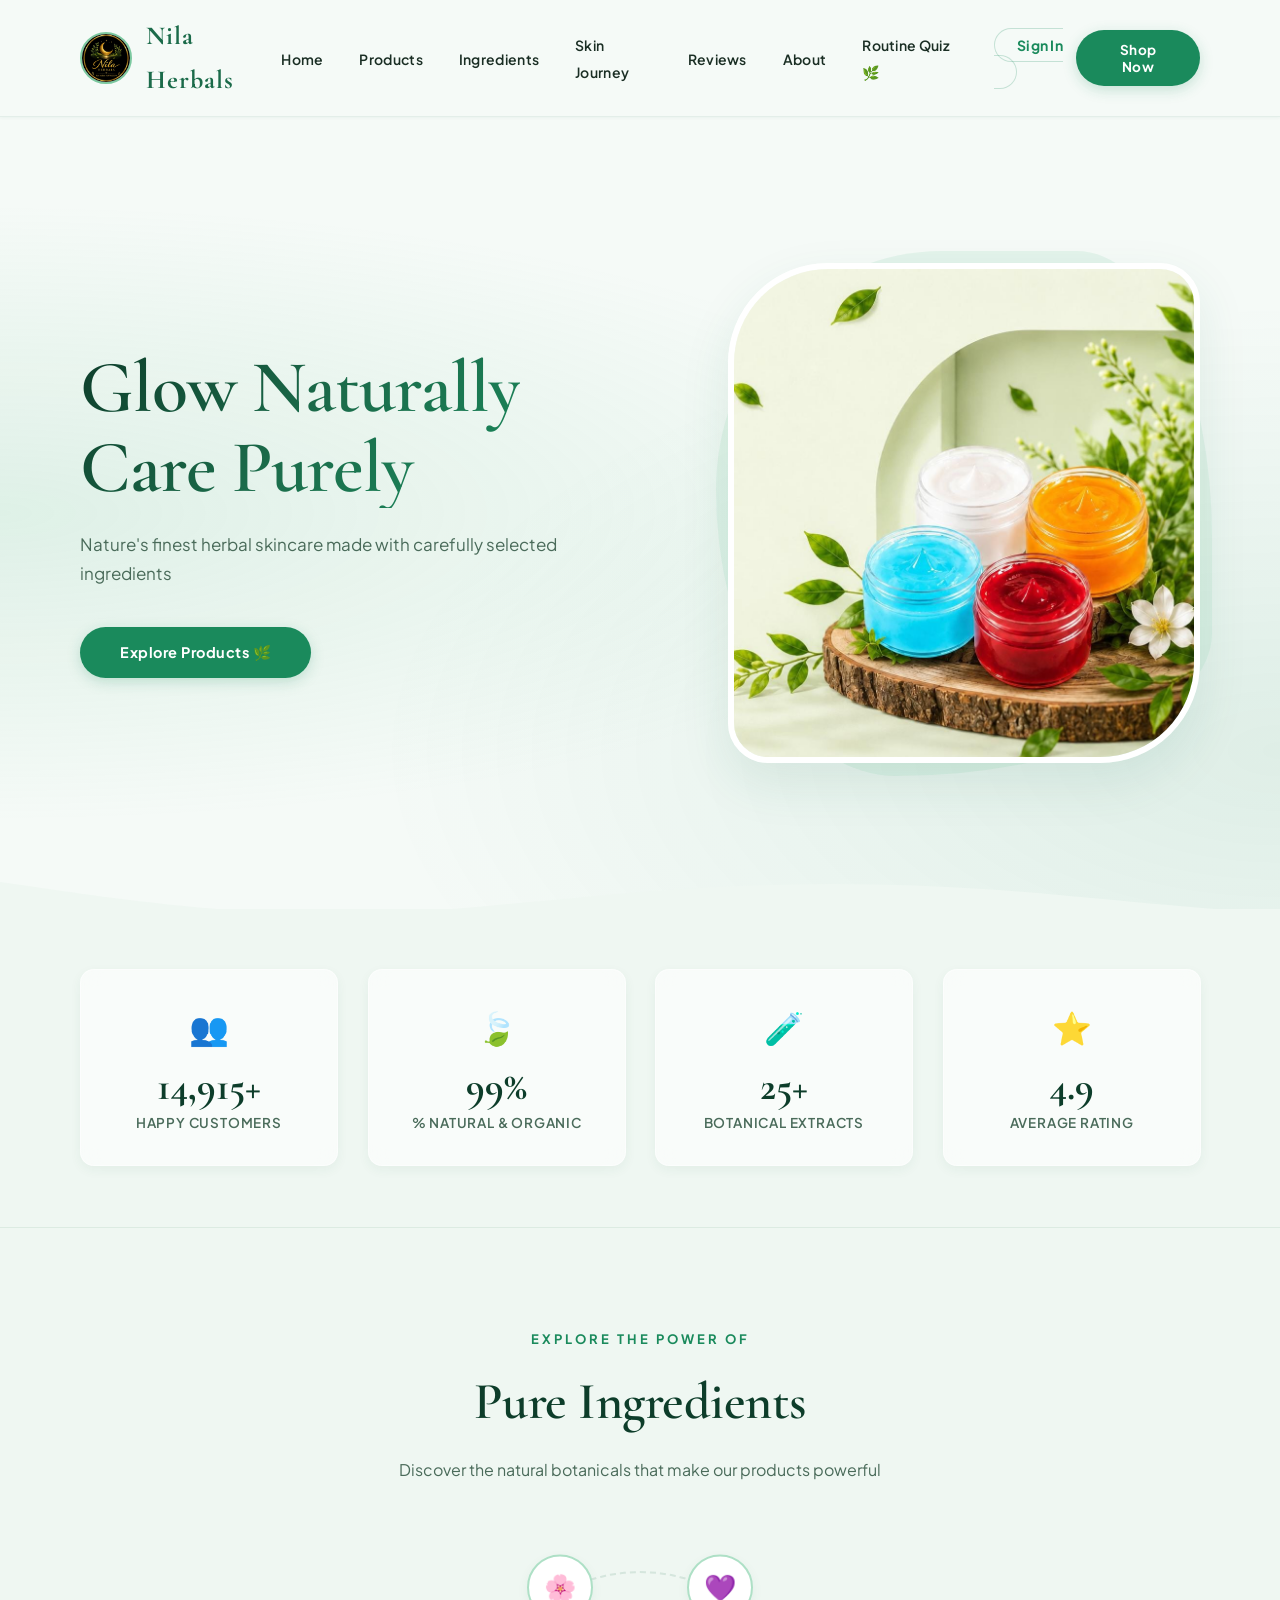
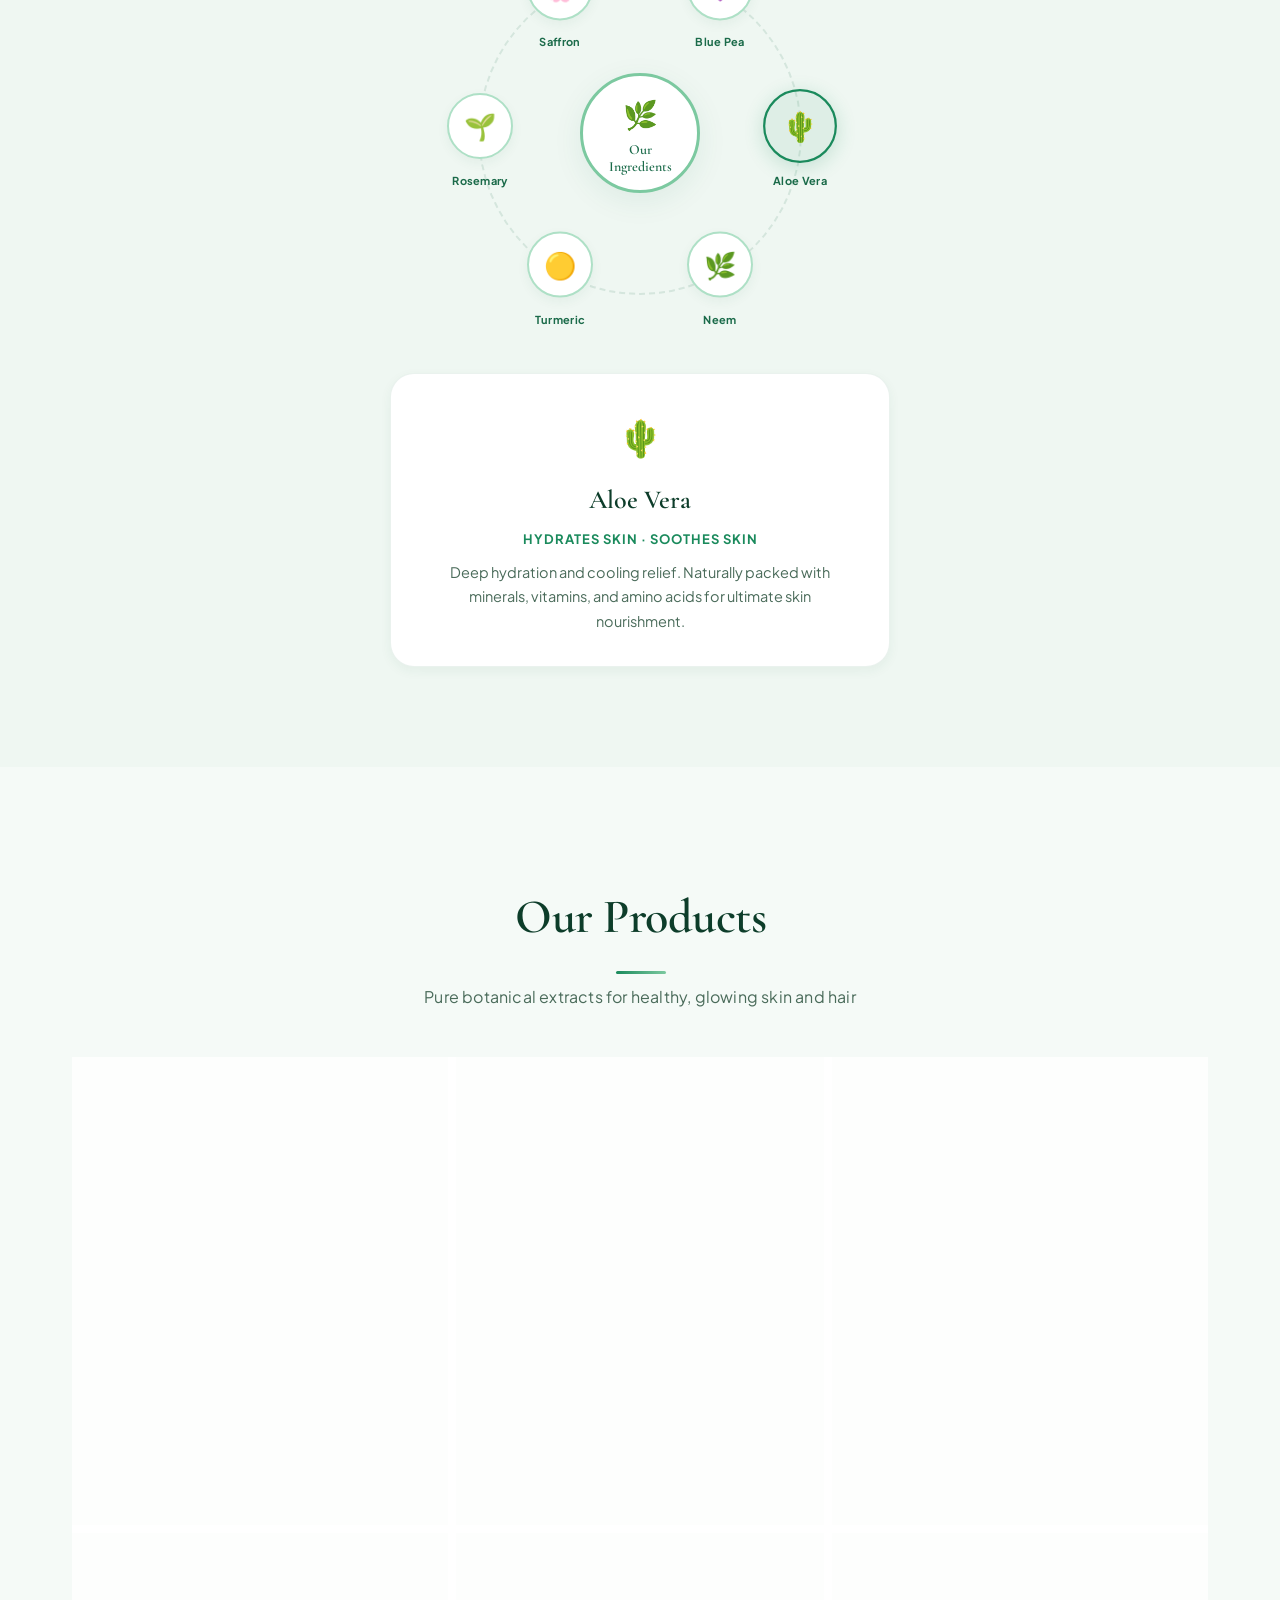
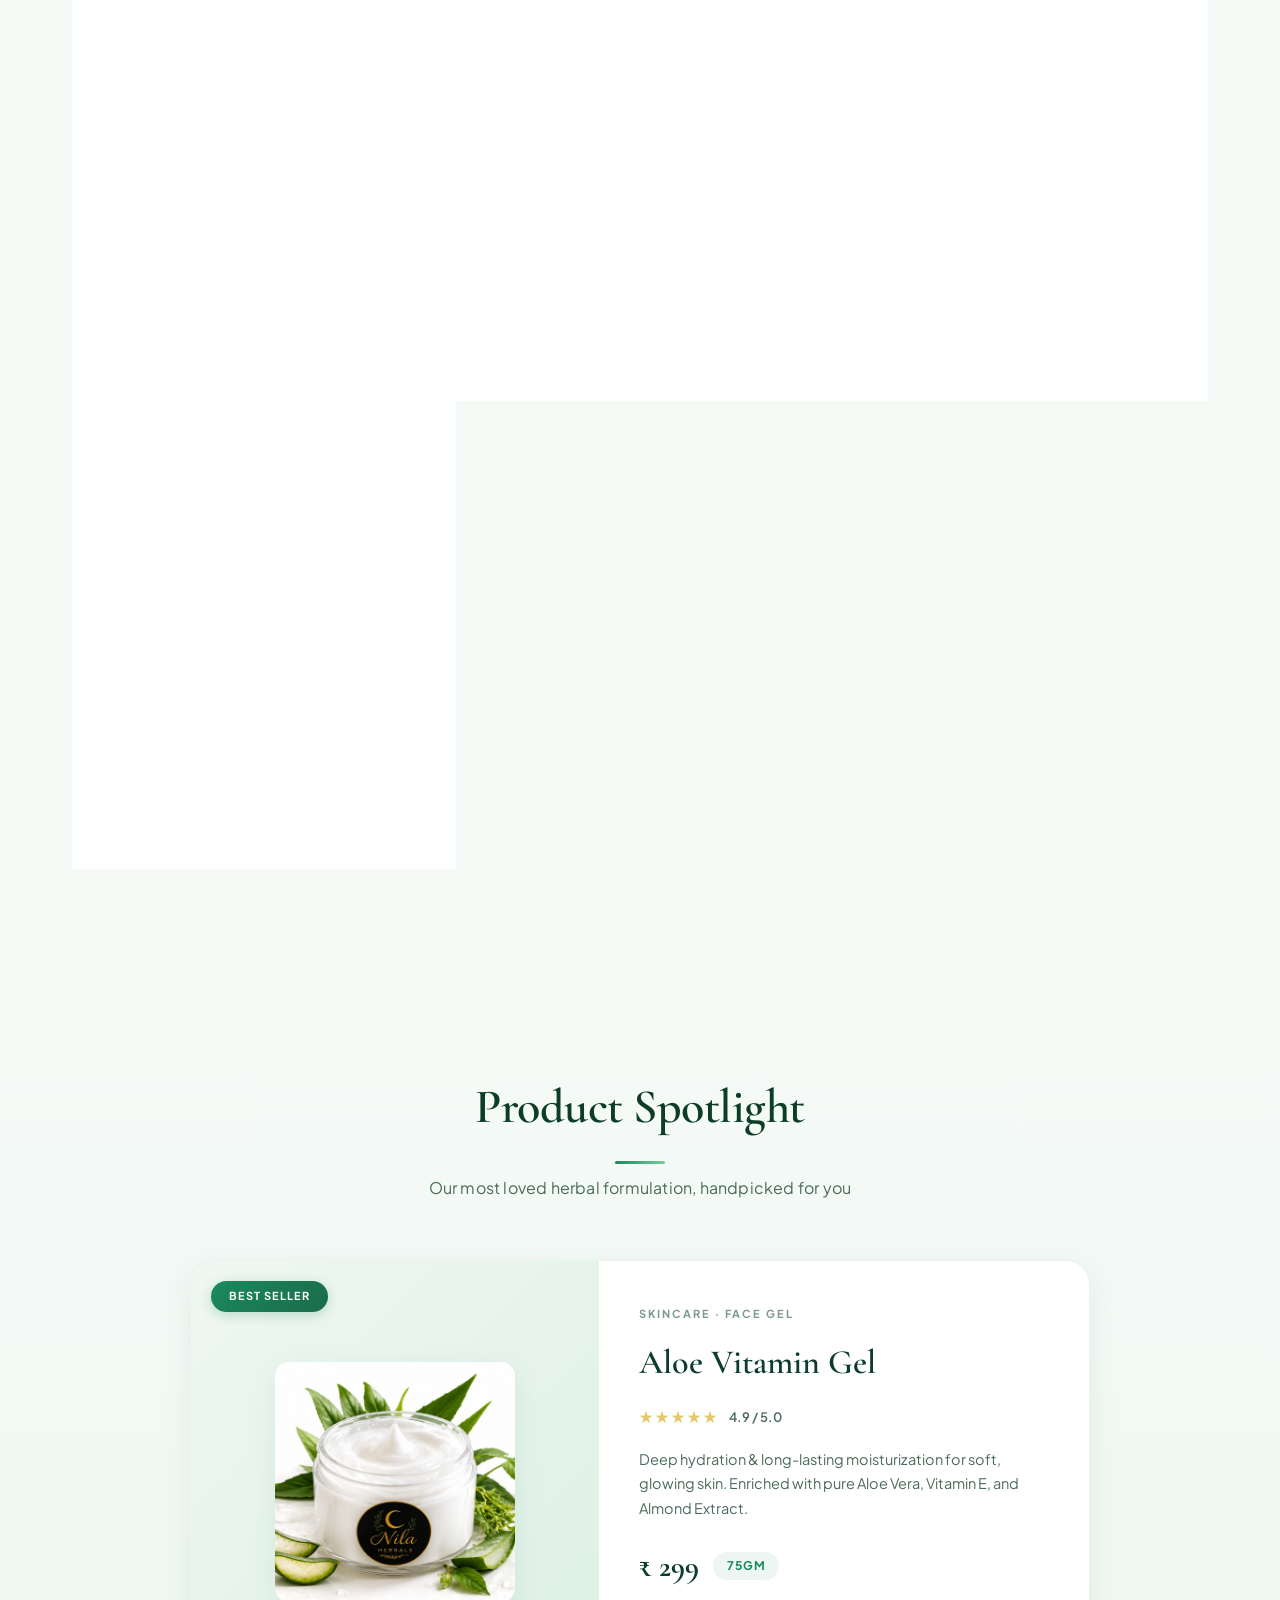
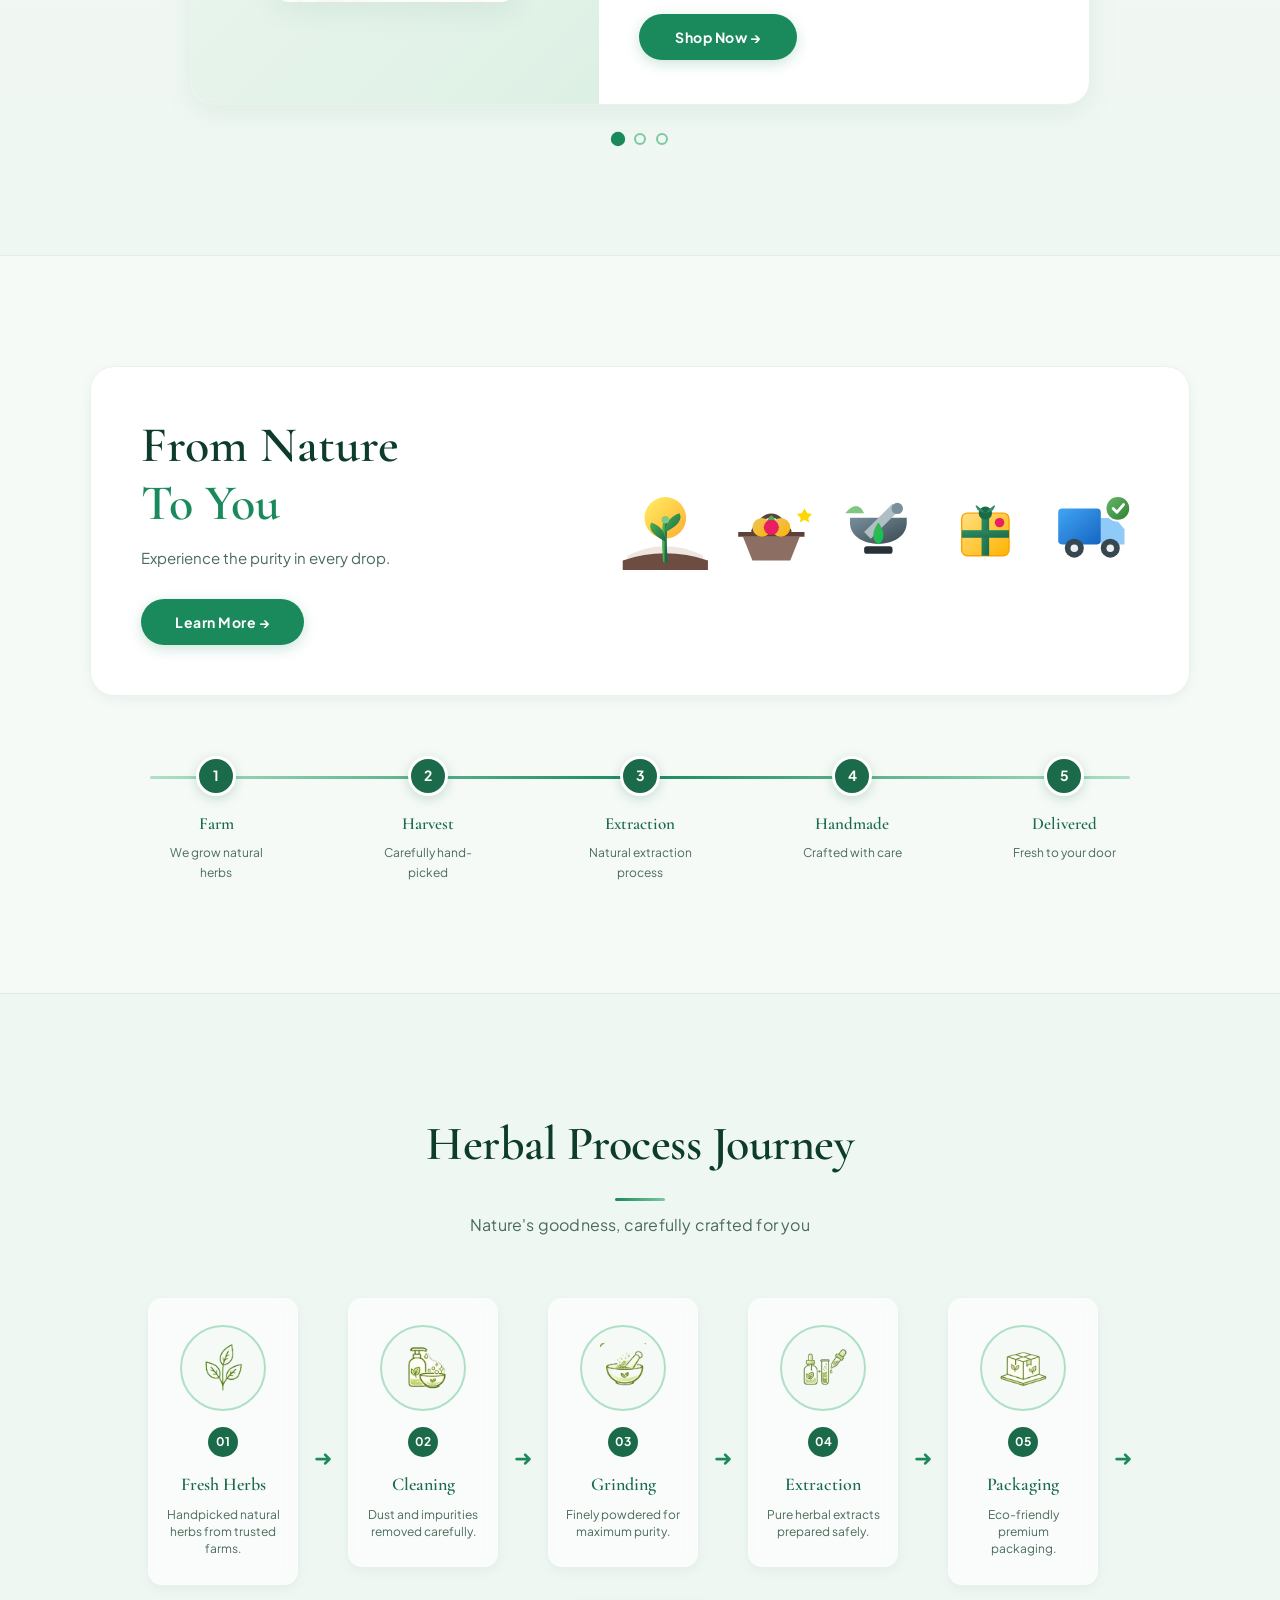
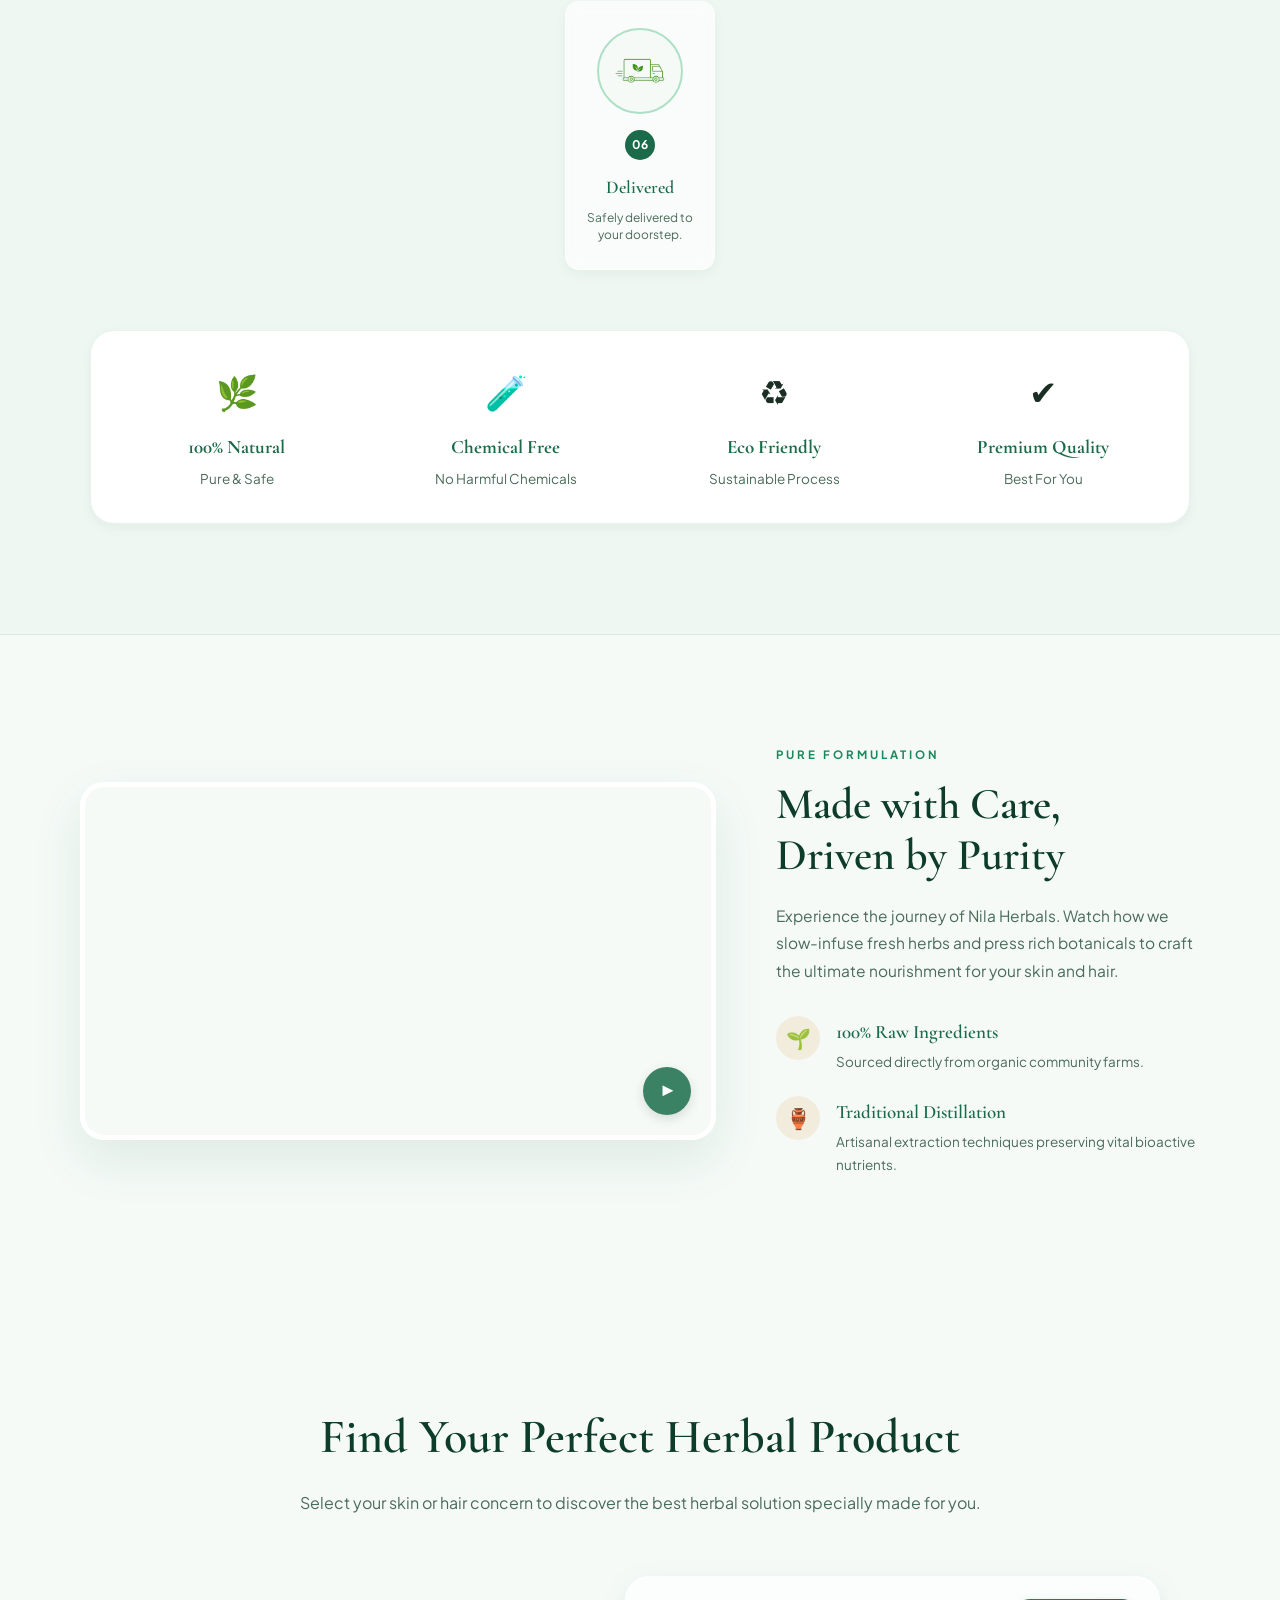
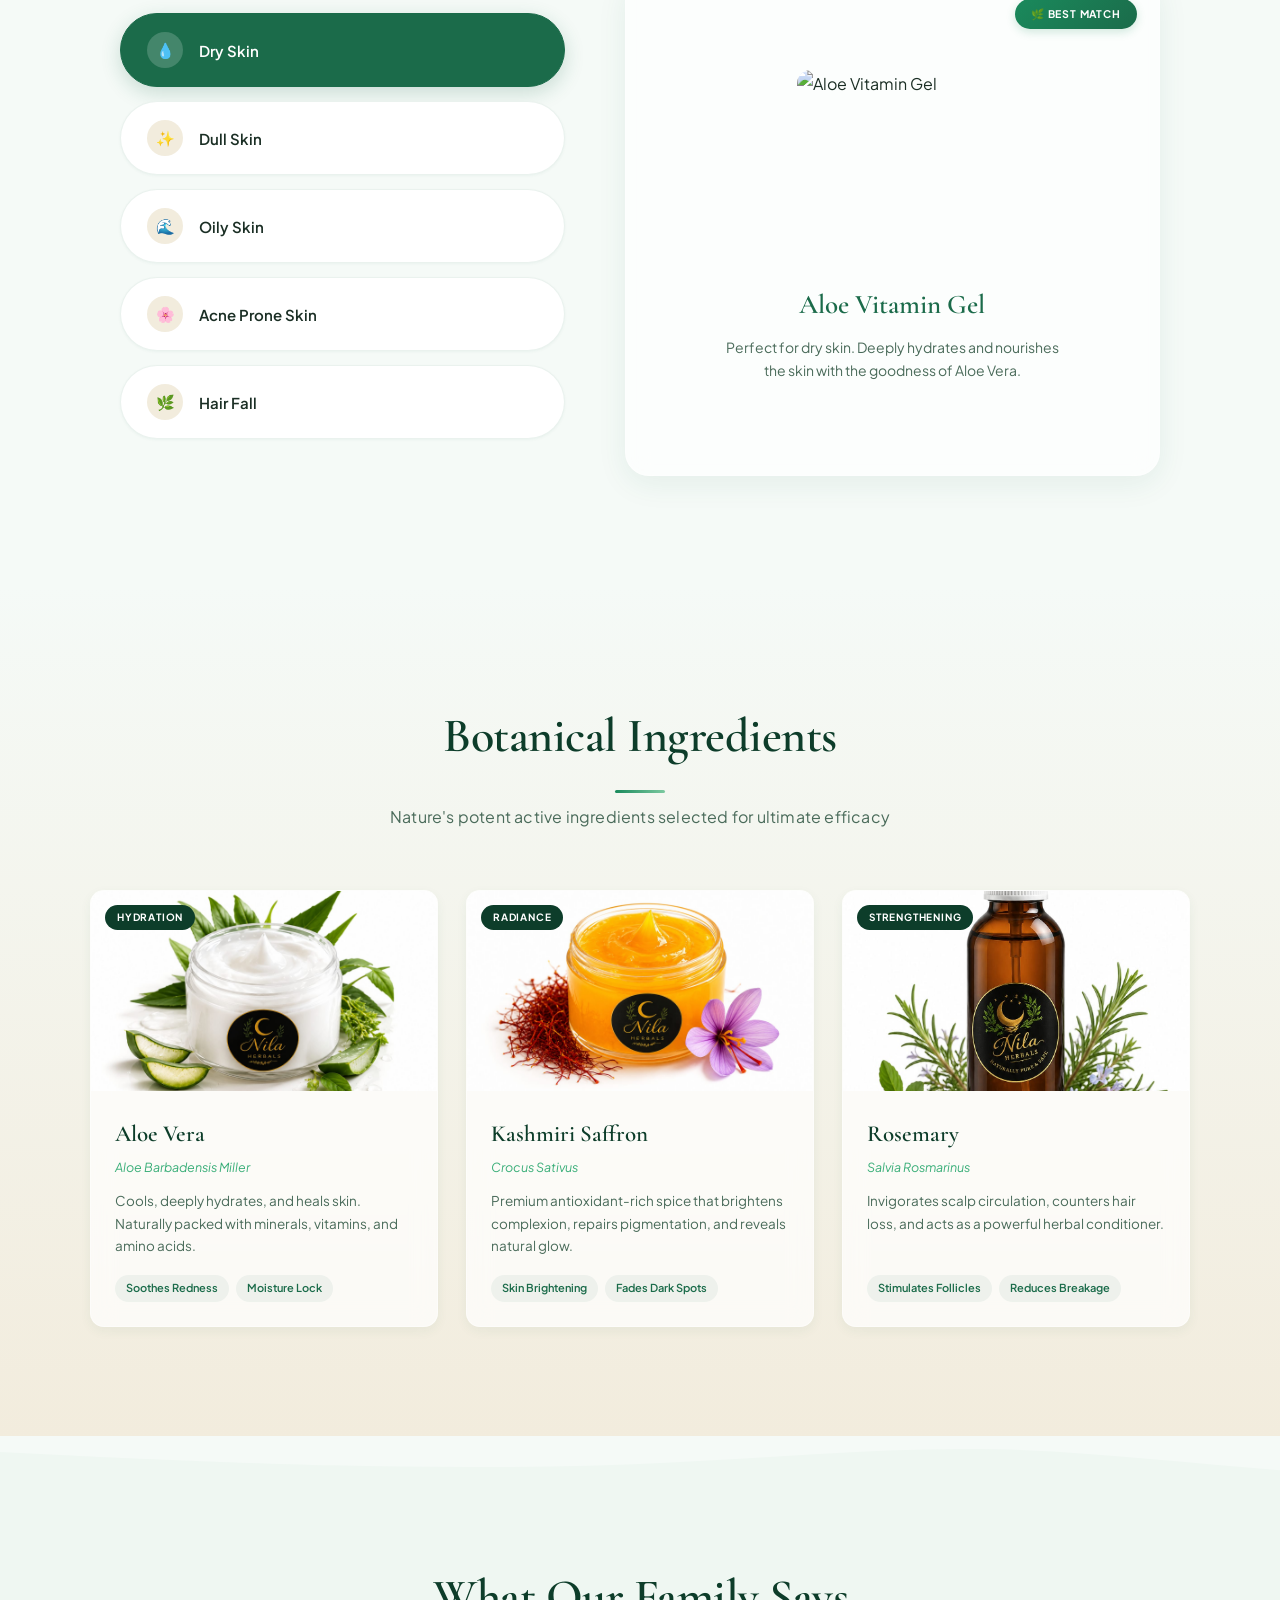
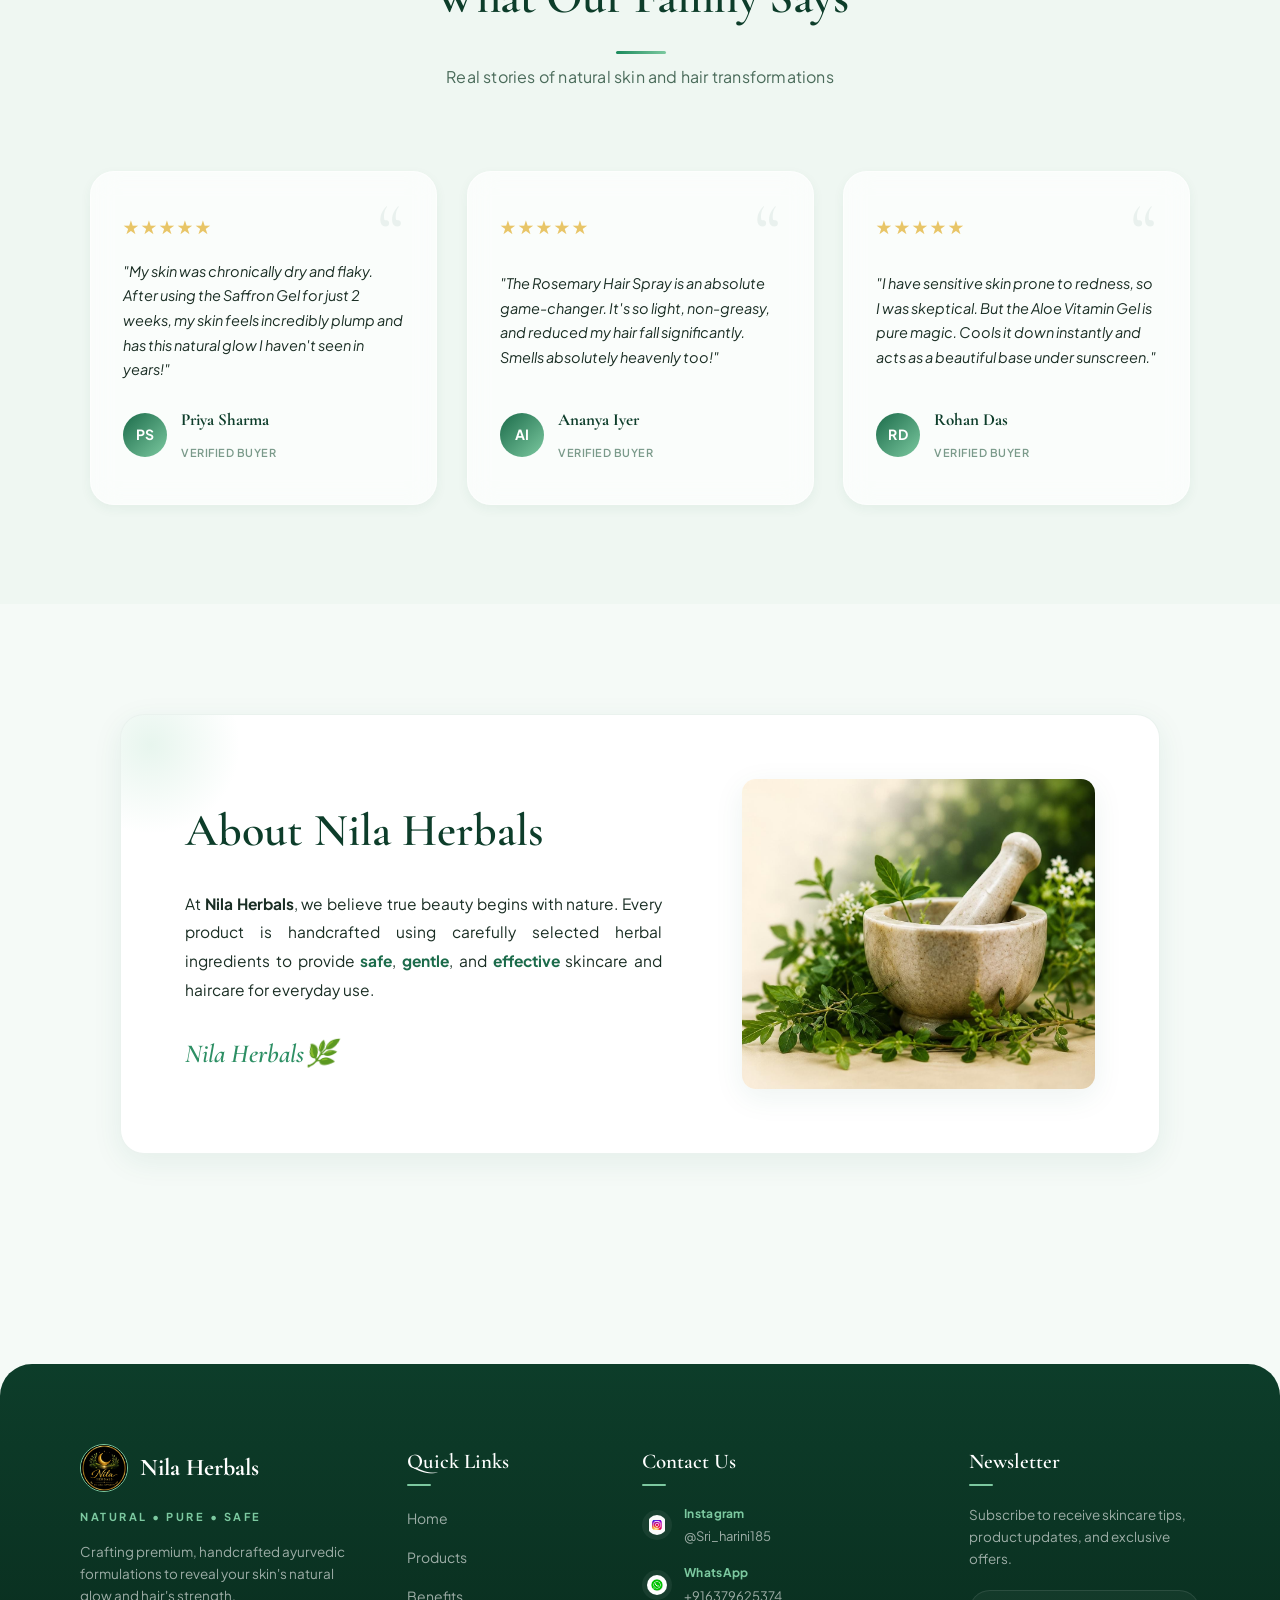
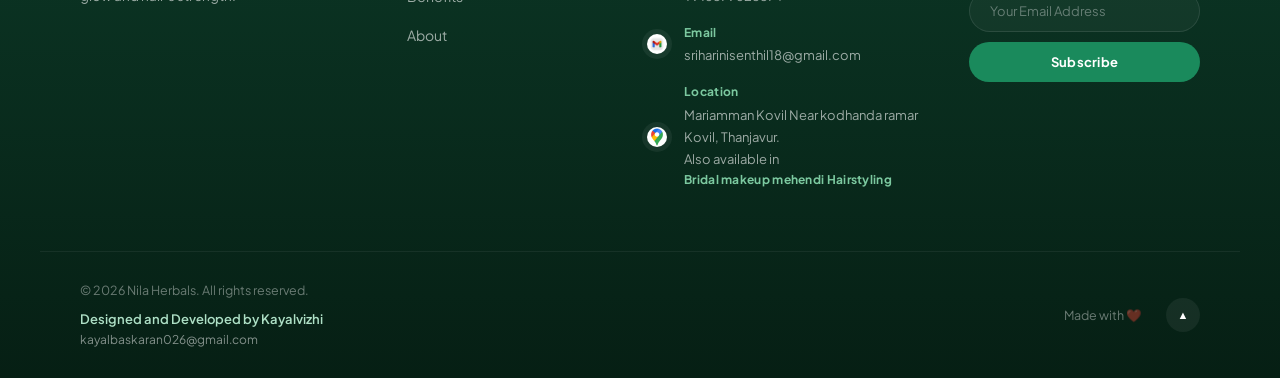
==== index.html @ 06055242 "Add files via upload" ====
<!DOCTYPE html>
<html lang="en">
    <head>
        <meta charset="UTF-8">
        <meta name="viewport" content="width=device-width, initial-scale=1.0">
        <meta name="description" content="Nila Herbals — premium handcrafted herbal skincare and haircare. 100% natural, chemical-free botanical formulations for healthy, glowing skin and strong hair.">
        <meta name="theme-color" content="#1B6B4A">
        <title>Nila Herbals - Natural, Pure & Safe Skincare</title>
        <link rel="preconnect" href="https://fonts.googleapis.com">
        <link rel="preconnect" href="https://fonts.gstatic.com" crossorigin>
        <link rel="stylesheet" href="nila.css">
    </head>
    <body>
        
        <!-- ================= NAVIGATION ================= -->
        <nav class="navbar">
            <div class="nav-brand">
                <img src="logo img.jpeg" alt="Nila Herbals Logo" id="logo">
                <span class="logo-text">Nila Herbals</span>
            </div>
            <!-- Responsive Menu Toggle -->
            <button class="nav-toggle" id="navToggle" aria-label="Toggle navigation">
                <span class="bar"></span>
                <span class="bar"></span>
                <span class="bar"></span>
            </button>
            <ul class="nav-links" id="navLinks">
                <li><a href="#Home">Home</a></li>
                <li><a href="#Products">Products</a></li>
                <li><a href="#Ingredients">Ingredients</a></li>
                <li><a href="#Benefits">Skin Journey</a></li>
                <li><a href="#Reviews">Reviews</a></li>
                <li><a href="#About">About</a></li>
                <li><a href="quiz.html">Routine Quiz 🌿</a></li>
                <li><a href="auth.html" class="nav-auth-btn">Sign In</a></li>
            </ul>
            <button id="but" class="shop-btn" onclick="document.getElementById('Products').scrollIntoView({behavior: 'smooth'})">Shop Now</button>
        </nav>

        <!-- ================= HERO SECTION ================= -->
        <section id="Home" class="hero-section animate-on-scroll">
            <div class="hero-container">
                <div class="hero-content">
                    <h1 class="hero-title">Glow Naturally <br>Care Purely</h1>
                    <p class="hero-subtitle">Nature's finest herbal skincare made with carefully selected ingredients</p>
                    <div class="hero-actions">
                        <button id="but2" class="hero-btn" onclick="document.getElementById('Products').scrollIntoView({behavior: 'smooth'})">Explore Products 🌿</button>
                    </div>
                </div>
                <div class="hero-image-container float-slow">
                    <img src="bg0.jpeg" alt="Nila Herbals skincare range" class="hero-img">
                </div>
            </div>
            <!-- Wave Divider -->
            <div class="wave-divider">
                <svg viewBox="0 0 1440 120" preserveAspectRatio="none" xmlns="http://www.w3.org/2000/svg">
                    <path d="M0,64L48,80C96,96,192,128,288,128C384,128,480,96,576,80C672,64,768,64,864,80C960,96,1056,128,1152,128C1248,128,1344,96,1392,80L1440,64L1440,120L1392,120C1344,120,1248,120,1152,120C1056,120,960,120,864,120C768,120,672,120,576,120C480,120,384,120,288,120C192,120,96,120,48,120L0,120Z" fill="var(--bg-warm)"></path>
                </svg>
            </div>
        </section>

        <!-- ================= STATS COUNTER SECTION ================= -->
        <section class="stats-section">
            <div class="stats-container">
                <div class="stat-card animate-on-scroll">
                    <div class="stat-icon">👥</div>
                    <div class="stat-num" data-target="15000">0</div>
                    <p class="stat-label">Happy Customers</p>
                </div>
                <div class="stat-card animate-on-scroll">
                    <div class="stat-icon">🍃</div>
                    <div class="stat-num" data-target="100">0</div>
                    <p class="stat-label">% Natural & Organic</p>
                </div>
                <div class="stat-card animate-on-scroll">
                    <div class="stat-icon">🧪</div>
                    <div class="stat-num" data-target="25">0</div>
                    <p class="stat-label">Botanical Extracts</p>
                </div>
                <div class="stat-card animate-on-scroll">
                    <div class="stat-icon">⭐</div>
                    <div class="stat-num" data-target="4.9" data-decimals="1">0</div>
                    <p class="stat-label">Average Rating</p>
                </div>
            </div>
        </section>

        <!-- ================= INTERACTIVE INGREDIENT EXPLORER ================= -->
        <section id="Ingredients" class="ingredient-explorer-section">
            <div class="ie-container">
                <div class="ie-header animate-on-scroll">
                    <span class="ie-tag">Explore the Power of</span>
                    <h2 class="ie-title">Pure Ingredients</h2>
                    <p class="ie-subtitle">Discover the natural botanicals that make our products powerful</p>
                </div>

                <div class="ie-wheel-wrapper animate-on-scroll">
                    <!-- Center Circle -->
                    <div class="ie-center">
                        <div class="ie-center-icon">🌿</div>
                        <span class="ie-center-label">Our<br>Ingredients</span>
                    </div>

                    <!-- Orbiting Ingredient Circles -->
                    <div class="ie-orbit" id="ieOrbit">
                        <div class="ie-item active" data-ingredient="aloe-vera" style="--angle: 0deg;">
                            <div class="ie-item-circle">
                                <span class="ie-item-emoji">🌵</span>
                            </div>
                            <span class="ie-item-name">Aloe Vera</span>
                        </div>
                        <div class="ie-item" data-ingredient="neem" style="--angle: 60deg;">
                            <div class="ie-item-circle">
                                <span class="ie-item-emoji">🌿</span>
                            </div>
                            <span class="ie-item-name">Neem</span>
                        </div>
                        <div class="ie-item" data-ingredient="turmeric" style="--angle: 120deg;">
                            <div class="ie-item-circle">
                                <span class="ie-item-emoji">🟡</span>
                            </div>
                            <span class="ie-item-name">Turmeric</span>
                        </div>
                        <div class="ie-item" data-ingredient="rosemary" style="--angle: 180deg;">
                            <div class="ie-item-circle">
                                <span class="ie-item-emoji">🌱</span>
                            </div>
                            <span class="ie-item-name">Rosemary</span>
                        </div>
                        <div class="ie-item" data-ingredient="saffron" style="--angle: 240deg;">
                            <div class="ie-item-circle">
                                <span class="ie-item-emoji">🌸</span>
                            </div>
                            <span class="ie-item-name">Saffron</span>
                        </div>
                        <div class="ie-item" data-ingredient="blue-pea" style="--angle: 300deg;">
                            <div class="ie-item-circle">
                                <span class="ie-item-emoji">💜</span>
                            </div>
                            <span class="ie-item-name">Blue Pea</span>
                        </div>
                    </div>
                </div>

                <!-- Ingredient Detail Cards -->
                <div class="ie-details">
                    <div class="ie-detail-card active" id="detail-aloe-vera">
                        <div class="ie-detail-icon">🌵</div>
                        <h3>Aloe Vera</h3>
                        <p class="ie-detail-benefit">Hydrates Skin · Soothes Skin</p>
                        <p class="ie-detail-desc">Deep hydration and cooling relief. Naturally packed with minerals, vitamins, and amino acids for ultimate skin nourishment.</p>
                    </div>
                    <div class="ie-detail-card" id="detail-neem">
                        <div class="ie-detail-icon">🌿</div>
                        <h3>Neem</h3>
                        <p class="ie-detail-benefit">Fights Acne · Purifies Skin</p>
                        <p class="ie-detail-desc">Powerful antibacterial and anti-inflammatory properties that cleanse skin impurities and prevent breakouts naturally.</p>
                    </div>
                    <div class="ie-detail-card" id="detail-turmeric">
                        <div class="ie-detail-icon">🟡</div>
                        <h3>Turmeric</h3>
                        <p class="ie-detail-benefit">Brightens & Improves · Repairs Skin</p>
                        <p class="ie-detail-desc">Ancient golden spice rich in curcumin that fights inflammation, evens skin tone, and restores natural radiance.</p>
                    </div>
                    <div class="ie-detail-card" id="detail-rosemary">
                        <div class="ie-detail-icon">🌱</div>
                        <h3>Rosemary</h3>
                        <p class="ie-detail-benefit">Promotes Hair Growth · Strengthens</p>
                        <p class="ie-detail-desc">Stimulates scalp circulation and strengthens hair follicles. A powerful herbal tonic for thicker, healthier hair.</p>
                    </div>
                    <div class="ie-detail-card" id="detail-saffron">
                        <div class="ie-detail-icon">🌸</div>
                        <h3>Saffron</h3>
                        <p class="ie-detail-benefit">Enhances Glow & Radiance</p>
                        <p class="ie-detail-desc">Premium antioxidant-rich spice that brightens complexion, fades dark spots, and reveals your skin's inner luminosity.</p>
                    </div>
                    <div class="ie-detail-card" id="detail-blue-pea">
                        <div class="ie-detail-icon">💜</div>
                        <h3>Blue Pea</h3>
                        <p class="ie-detail-benefit">Improves Skin Elasticity</p>
                        <p class="ie-detail-desc">Rich in anthocyanins that boost collagen production, improve skin elasticity, and provide deep antioxidant protection.</p>
                    </div>
                </div>
            </div>
        </section>

        <!-- ================= PRODUCTS SECTION ================= -->
        <section id="Products" class="products-section">
            <h2 class="section-title animate-on-scroll">Our Products</h2>
            <p class="section-subtitle animate-on-scroll">Pure botanical extracts for healthy, glowing skin and hair</p>
            <div class="product-container">
                
                <!-- Aloe Gel -->
                <div class="product-card animate-on-scroll">
                    <div class="card-inner">
                        <div class="card aloe-card">
                            <img src="Aloe gel.jpeg" alt="Aloe Vitamin Gel">
                            <h3>Aloe Vitamin Gel</h3>
                            <p class="product-desc">Hydrates and smoothes the skin deeply</p>
                            <span class="product-size">75gm</span>
                            <button class="buy-btn">Buy Now</button>
                        </div>
                        <div class="card-back">
                            <h2>Ingredients</h2>
                            <div class="ingredients">
                                <p>✔️ Aloe Vera Gel</p>
                                <p>✔️ Almond Extract</p>
                                <p>✔️ Rose Petal Extract</p>
                                <p>✔️ high essential vitamin oil</p>
                            </div>
                        </div>
                    </div>
                </div>

                <!-- Saffron Gel -->
                <div class="product-card animate-on-scroll">
                    <div class="card-inner">
                        <div class="card saffron-card">
                            <img src="saffron gel.jpeg" alt="Saffron Gel">
                            <h3>Saffron Gel</h3>
                            <p class="product-desc">Brightens skin and gives a natural glow</p>
                            <span class="product-size">75gm</span>
                            <button class="buy-btn">Buy Now</button>
                        </div>
                        <div class="card-back">
                            <h2>Ingredients</h2>
                            <div class="ingredients">
                                <p>✔️ Aloe Vera Gel</p>
                                <p>✔️ Saffron Strips</p>
                                <p>✔️ saffron extract</p>
                                <p>✔️ Kumkumathi Oil</p>
                            </div>
                        </div>
                    </div>
                </div>

                <!-- Blue Pea Gel -->
                <div class="product-card animate-on-scroll">
                    <div class="card-inner">
                        <div class="card bluepea-card">
                            <img src="blue-pea gel.jpeg" alt="Blue Pea Gel">
                            <h3>Blue Pea Gel</h3>
                            <p class="product-desc">Refreshes and revitalizes tired skin</p>
                            <span class="product-size">75gm</span>
                            <button class="buy-btn">Buy Now</button>
                        </div>
                        <div class="card-back">
                            <h2>Ingredients</h2>
                            <div class="ingredients">
                                <p>✔️ Blue Pea Flower</p>
                                <p>✔️ Aloe Vera Gel</p>
                                <p>✔️ Vitamin Oil</p>
                            </div>
                        </div>
                    </div>
                </div>

                <!-- Glutathione Gel -->
                <div class="product-card animate-on-scroll">
                    <div class="card-inner">
                        <div class="card glutathione-card">
                            <img src="glutathione.jpeg" alt="Glutathione Gel">
                            <h3>Glutathione Gel</h3>
                            <p class="product-desc">Helps improve skin clarity and radiance</p>
                            <span class="product-size">75gm</span>
                            <button class="buy-btn">Buy Now</button>
                        </div>
                        <div class="card-back">
                            <h2>Ingredients</h2>
                            <div class="ingredients">
                                <p>✔️ Glutathione</p>
                                <p>✔️  almond extracct</p>
                                <p>✔️ Aloe Vera Gel</p>
                                <p>✔️ rose petal extract</p>
                            </div>
                        </div>
                    </div>
                </div>

                <!-- Face Pack -->
                <div class="product-card animate-on-scroll">
                    <div class="card-inner">
                        <div class="card facepack-card">
                            <img src="pack2.jpeg" alt="Herbal Face Pack">
                            <h3>Herbal Face Pack</h3>
                            <p class="product-desc">Purifies and nourishes skin naturally</p>
                            <span class="product-size">100g</span>
                            <button class="buy-btn">Buy Now</button>
                        </div>
                        <div class="card-back">
                            <h2>Ingredients</h2>
                            <div class="ingredients">
                                <p>✔️ green gram</p>
                                <p>✔️ Vetti Vera</p>
                                <p>✔️ Aavaram flowers</p>
                                <p>✔️ saffron</p>
                                <p>✔️ Sandalwood Powder</p>
                                <p>✔️ Turmeric</p>
                                <p>✔️ kadukai</p>
                                <p>✔️ Vasambu powder</p>
                                <p>✔️ Rose Petal Powder</p>
                            </div>
                        </div>
                    </div>
                </div>

                <!-- Hair Oil -->
                <div class="product-card animate-on-scroll">
                    <div class="card-inner">
                        <div class="card oil-card">
                            <img src="oil.jpeg" alt="Herbal Hair Oil">
                            <h3>Herbal Hair Oil</h3>
                            <p class="product-desc">Strengthens hair and promotes growth</p>
                            <span class="product-size">100ml</span>
                            <button class="buy-btn">Buy Now</button>
                        </div>
                        <div class="card-back">
                            <h2>Ingredients</h2>
                            <div class="ingredients">
                                <p>✔️ Coconut Oil</p>
                                <p>✔️ Almonds</p>
                                <p>✔️ Rosemary</p>
                                <p>✔️ karunjeera</p>
                                <p>✔️ henna</p>
                                <p>✔️ amla</p>
                                <p>✔️ Curry Leaves</p>
                            </div>
                        </div>
                    </div>
                </div>

                <!-- Hair Spray -->
                <div class="product-card animate-on-scroll">
                    <div class="card-inner">
                        <div class="card spray-card">
                            <img src="spray.jpeg" alt="Herbal Rosemary Hair Spray">
                            <h3>Herbal Rosemary Spray</h3>
                            <p class="product-desc">Nourishes scalp and reduces hair fall</p>
                            <span class="product-size">100ml</span>
                            <button class="buy-btn">Buy Now</button>
                        </div>
                        <div class="card-back">
                            <h2>Ingredients</h2>
                            <div class="ingredients">
                                <p>✔️ Rosemary Extract</p>
                                <p>✔️ Fenugreek </p>
                                <p>✔️ Aloe Vera</p>
                                <p>✔️ Curry Leaves</p>
                                <p>✔️ Vitamin Extract</p>
                            </div>
                        </div>
                    </div>
                </div>

            </div>
        </section>

        <!-- ================= PRODUCT SPOTLIGHT (AUTO-ROTATE) ================= -->
        <section class="product-spotlight-section">
            <div class="ps-container">
                <div class="ps-header animate-on-scroll">
                    <h2 class="section-title">Product Spotlight</h2>
                    <p class="section-subtitle">Our most loved herbal formulation, handpicked for you</p>
                </div>

                <div class="ps-carousel animate-on-scroll">
                    <!-- Slide 1 - Aloe Vitamin Gel -->
                    <div class="ps-slide active" data-slide="0">
                        <div class="ps-image-side">
                            <span class="ps-badge">Best Seller</span>
                            <img src="Aloe gel.jpeg" alt="Aloe Vitamin Gel - Nila Herbals Best Seller">
                        </div>
                        <div class="ps-info-side">
                            <span class="ps-category">Skincare · Face Gel</span>
                            <h3>Aloe Vitamin Gel</h3>
                            <div class="ps-rating">
                                <span class="ps-stars">★★★★★</span>
                                <span class="ps-rating-text">4.9 / 5.0</span>
                            </div>
                            <p class="ps-desc">Deep hydration & long-lasting moisturization for soft, glowing skin. Enriched with pure Aloe Vera, Vitamin E, and Almond Extract.</p>
                            <div class="ps-price-row">
                                <span class="ps-price">₹ 299</span>
                                <span class="ps-size">75gm</span>
                            </div>
                            <button class="ps-shop-btn" onclick="document.getElementById('Products').scrollIntoView({behavior: 'smooth'})">Shop Now →</button>
                        </div>
                    </div>

                    <!-- Slide 2 - Saffron Gel -->
                    <div class="ps-slide" data-slide="1">
                        <div class="ps-image-side">
                            <span class="ps-badge">Trending</span>
                            <img src="saffron gel.jpeg" alt="Saffron Gel - Nila Herbals">
                        </div>
                        <div class="ps-info-side">
                            <span class="ps-category">Skincare · Face Gel</span>
                            <h3>Saffron Gel</h3>
                            <div class="ps-rating">
                                <span class="ps-stars">★★★★★</span>
                                <span class="ps-rating-text">4.8 / 5.0</span>
                            </div>
                            <p class="ps-desc">Brightens skin and gives a natural glow. Infused with pure Kashmiri Saffron and Kumkumathi Oil for luminous radiance.</p>
                            <div class="ps-price-row">
                                <span class="ps-price">₹ 349</span>
                                <span class="ps-size">75gm</span>
                            </div>
                            <button class="ps-shop-btn" onclick="document.getElementById('Products').scrollIntoView({behavior: 'smooth'})">Shop Now →</button>
                        </div>
                    </div>

                    <!-- Slide 3 - Herbal Hair Oil -->
                    <div class="ps-slide" data-slide="2">
                        <div class="ps-image-side">
                            <span class="ps-badge">Popular</span>
                            <img src="oil.jpeg" alt="Herbal Hair Oil - Nila Herbals">
                        </div>
                        <div class="ps-info-side">
                            <span class="ps-category">Haircare · Hair Oil</span>
                            <h3>Herbal Hair Oil</h3>
                            <div class="ps-rating">
                                <span class="ps-stars">★★★★★</span>
                                <span class="ps-rating-text">4.9 / 5.0</span>
                            </div>
                            <p class="ps-desc">Strengthens hair roots, reduces hair fall, and promotes healthy growth. Blended with Coconut Oil, Rosemary, and Fenugreek.</p>
                            <div class="ps-price-row">
                                <span class="ps-price">₹ 399</span>
                                <span class="ps-size">100ml</span>
                            </div>
                            <button class="ps-shop-btn" onclick="document.getElementById('Products').scrollIntoView({behavior: 'smooth'})">Shop Now →</button>
                        </div>
                    </div>

                    <!-- Carousel Dots -->
                    <div class="ps-dots">
                        <button class="ps-dot active" data-dot="0" aria-label="Product 1"></button>
                        <button class="ps-dot" data-dot="1" aria-label="Product 2"></button>
                        <button class="ps-dot" data-dot="2" aria-label="Product 3"></button>
                    </div>
                </div>
            </div>
        </section>

        <!-- ================= FARM TO FACE JOURNEY ================= -->
        <section id="Benefits" class="farm-to-face-section">
            <div class="ftf-container">
                <div class="ftf-top animate-on-scroll">
                    <div class="ftf-heading">
                        <h2 class="ftf-title">From Nature<br><span>To You</span></h2>
                        <p class="ftf-tagline">Experience the purity in every drop.</p>
                        <button class="ftf-learn-btn" onclick="document.getElementById('About').scrollIntoView({behavior: 'smooth'})">Learn More →</button>
                    </div>
                    <div class="ftf-image-gallery">
                        <!-- Step 1: Farm (Sprouting Plant & Rising Sun) -->
                        <div class="ftf-icon-card">
                            <svg viewBox="0 0 100 100" class="ftf-svg-icon" aria-label="Farm Icon">
                                <defs>
                                    <linearGradient id="farmGrad" x1="0%" y1="0%" x2="100%" y2="100%">
                                        <stop offset="0%" stop-color="#4CAF50" />
                                        <stop offset="100%" stop-color="#1B6B4A" />
                                    </linearGradient>
                                    <linearGradient id="sunGrad" x1="0%" y1="0%" x2="100%" y2="100%">
                                        <stop offset="0%" stop-color="#FFEB3B" />
                                        <stop offset="100%" stop-color="#FF9800" />
                                    </linearGradient>
                                </defs>
                                <circle cx="50" cy="40" r="22" fill="url(#sunGrad)" opacity="0.8" />
                                <path d="M10,80 Q50,60 90,80 L90,95 L10,95 Z" fill="#8B5A2B" opacity="0.15" />
                                <path d="M5,85 Q50,70 95,85 L95,95 L5,95 Z" fill="#6D4C41" />
                                <path d="M50,85 Q48,60 50,45" stroke="url(#farmGrad)" stroke-width="5" stroke-linecap="round" fill="none" />
                                <path d="M50,65 Q30,55 35,45 Q50,50 50,65 Z" fill="url(#farmGrad)" />
                                <path d="M50,55 Q70,45 65,35 Q50,40 50,55 Z" fill="url(#farmGrad)" />
                                <circle cx="50" cy="42" r="4" fill="#81C784" />
                            </svg>
                        </div>
                        <!-- Step 2: Harvest (Basket of fresh botanicals) -->
                        <div class="ftf-icon-card">
                            <svg viewBox="0 0 100 100" class="ftf-svg-icon" aria-label="Harvest Icon">
                                <defs>
                                    <linearGradient id="harvestGrad" x1="0%" y1="0%" x2="100%" y2="100%">
                                        <stop offset="0%" stop-color="#FF9800" />
                                        <stop offset="100%" stop-color="#E65100" />
                                    </linearGradient>
                                    <linearGradient id="flowerGrad" x1="0%" y1="0%" x2="100%" y2="100%">
                                        <stop offset="0%" stop-color="#E8C567" />
                                        <stop offset="100%" stop-color="#FFB300" />
                                    </linearGradient>
                                </defs>
                                <path d="M20,60 L80,60 L70,85 L30,85 Z" fill="#8D6E63" />
                                <path d="M15,55 L85,55 L85,60 L15,60 Z" fill="#5D4037" rx="3" />
                                <path d="M30,55 Q50,20 70,55" stroke="#5D4037" stroke-width="4" fill="none" />
                                <circle cx="40" cy="50" r="10" fill="url(#flowerGrad)" />
                                <circle cx="60" cy="50" r="10" fill="url(#flowerGrad)" />
                                <path d="M45,45 Q50,30 55,45 Z" fill="#4CAF50" />
                                <circle cx="50" cy="50" r="8" fill="#E91E63" />
                                <path d="M85,30 L88,35 L93,36 L89,40 L90,45 L85,42 L80,45 L81,40 L77,36 L82,35 Z" fill="#FFD700" />
                            </svg>
                        </div>
                        <!-- Step 3: Extraction (Mortar, pestle & plant leaf) -->
                        <div class="ftf-icon-card">
                            <svg viewBox="0 0 100 100" class="ftf-svg-icon" aria-label="Extraction Icon">
                                <defs>
                                    <linearGradient id="mortarGrad" x1="0%" y1="0%" x2="100%" y2="100%">
                                        <stop offset="0%" stop-color="#78909C" />
                                        <stop offset="100%" stop-color="#37474F" />
                                    </linearGradient>
                                    <linearGradient id="liquidGrad" x1="0%" y1="0%" x2="100%" y2="100%">
                                        <stop offset="0%" stop-color="#4CAF50" />
                                        <stop offset="100%" stop-color="#00C853" />
                                    </linearGradient>
                                </defs>
                                <path d="M20,45 C20,75 80,75 80,45 L80,40 L20,40 Z" fill="url(#mortarGrad)" />
                                <rect x="35" y="70" width="30" height="8" rx="3" fill="#263238" />
                                <path d="M65,25 L35,55 L42,62 L72,32 Z" fill="#B0BEC5" />
                                <circle cx="70" cy="30" r="6" fill="#78909C" />
                                <path d="M50,45 C50,45 62,60 50,68 C38,60 50,45 50,45 Z" fill="url(#liquidGrad)" />
                                <path d="M15,35 Q28,20 35,35 Z" fill="#81C784" />
                            </svg>
                        </div>
                        <!-- Step 4: Handmade/Packaging (Beautiful green ribbon gift box) -->
                        <div class="ftf-icon-card">
                            <svg viewBox="0 0 100 100" class="ftf-svg-icon" aria-label="Packaging Icon">
                                <defs>
                                    <linearGradient id="boxGrad" x1="0%" y1="0%" x2="100%" y2="100%">
                                        <stop offset="0%" stop-color="#FFE082" />
                                        <stop offset="100%" stop-color="#FFB300" />
                                    </linearGradient>
                                    <linearGradient id="ribbonGrad" x1="0%" y1="0%" x2="100%" y2="100%">
                                        <stop offset="0%" stop-color="#2D8F64" />
                                        <stop offset="100%" stop-color="#1B6B4A" />
                                    </linearGradient>
                                </defs>
                                <rect x="25" y="35" width="50" height="45" rx="6" fill="url(#boxGrad)" stroke="#FFA000" stroke-width="1.5" />
                                <rect x="46" y="35" width="8" height="45" fill="url(#ribbonGrad)" />
                                <rect x="25" y="53" width="50" height="8" fill="url(#ribbonGrad)" />
                                <circle cx="50" cy="35" r="7" fill="#1B6B4A" />
                                <path d="M50,35 Q35,20 42,32 Z" fill="#2D8F64" />
                                <path d="M50,35 Q65,20 58,32 Z" fill="#2D8F64" />
                                <circle cx="65" cy="45" r="5" fill="#E91E63" />
                            </svg>
                        </div>
                        <!-- Step 5: Delivered (Eco delivery van with checkmark badge) -->
                        <div class="ftf-icon-card">
                            <svg viewBox="0 0 100 100" class="ftf-svg-icon" aria-label="Delivery Icon">
                                <defs>
                                    <linearGradient id="truckGrad" x1="0%" y1="0%" x2="100%" y2="100%">
                                        <stop offset="0%" stop-color="#42A5F5" />
                                        <stop offset="100%" stop-color="#1565C0" />
                                    </linearGradient>
                                    <linearGradient id="greenCheck" x1="0%" y1="0%" x2="100%" y2="100%">
                                        <stop offset="0%" stop-color="#66BB6A" />
                                        <stop offset="100%" stop-color="#2E7D32" />
                                    </linearGradient>
                                </defs>
                                <path d="M60,40 L75,40 L85,52 L85,68 L60,68 Z" fill="#90CAF9" />
                                <rect x="15" y="30" width="45" height="38" rx="4" fill="url(#truckGrad)" />
                                <circle cx="32" cy="72" r="10" fill="#37474F" />
                                <circle cx="32" cy="72" r="4" fill="#ECEFF1" />
                                <circle cx="70" cy="72" r="10" fill="#37474F" />
                                <circle cx="70" cy="72" r="4" fill="#ECEFF1" />
                                <circle cx="78" cy="30" r="13" fill="url(#greenCheck)" stroke="white" stroke-width="2" />
                                <path d="M73,30 L77,34 L84,26" stroke="white" stroke-width="3" stroke-linecap="round" stroke-linejoin="round" fill="none" />
                            </svg>
                        </div>
                    </div>
                </div>

                <!-- Timeline Steps -->
                <div class="ftf-timeline animate-on-scroll">
                    <div class="ftf-timeline-line"></div>
                    <div class="ftf-step">
                        <div class="ftf-step-dot">1</div>
                        <h4>Farm</h4>
                        <p>We grow natural herbs</p>
                    </div>
                    <div class="ftf-step">
                        <div class="ftf-step-dot">2</div>
                        <h4>Harvest</h4>
                        <p>Carefully hand-picked</p>
                    </div>
                    <div class="ftf-step">
                        <div class="ftf-step-dot">3</div>
                        <h4>Extraction</h4>
                        <p>Natural extraction process</p>
                    </div>
                    <div class="ftf-step">
                        <div class="ftf-step-dot">4</div>
                        <h4>Handmade</h4>
                        <p>Crafted with care</p>
                    </div>
                    <div class="ftf-step">
                        <div class="ftf-step-dot">5</div>
                        <h4>Delivered</h4>
                        <p>Fresh to your door</p>
                    </div>
                </div>
            </div>
        </section>

        <!-- ================= HERBAL PROCESS JOURNEY (Legacy) ================= -->
        <section class="process-section">

            <h2 class="section-title animate-on-scroll">Herbal Process Journey</h2>
            <p class="section-subtitle animate-on-scroll">Nature's goodness, carefully crafted for you</p>

            <div class="process-container">
                <!-- Step 1 -->
                <div class="process-step animate-on-scroll">
                    <div class="process-circle">
                        <img src="leaf new.png" alt="Fresh Herbs">
                    </div>
                    <div class="number">01</div>
                    <h3>Fresh Herbs</h3>
                    <p>Handpicked natural herbs from trusted farms.</p>
                </div>

                <div class="arrow animate-on-scroll">➜</div>

                <!-- Step 2 -->
                <div class="process-step animate-on-scroll">
                    <div class="process-circle">
                        <img src="cleaning2.png" alt="Cleaning">
                    </div>
                    <div class="number">02</div>
                    <h3>Cleaning</h3>
                    <p>Dust and impurities removed carefully.</p>
                </div>

                <div class="arrow animate-on-scroll">➜</div>

                <!-- Step 3 -->
                <div class="process-step animate-on-scroll">
                    <div class="process-circle">
                        <img src="grinding2.png" alt="Grinding">
                    </div>
                    <div class="number">03</div>
                    <h3>Grinding</h3>
                    <p>Finely powdered for maximum purity.</p>
                </div>

                <div class="arrow animate-on-scroll">➜</div>

                <!-- Step 4 -->
                <div class="process-step animate-on-scroll">
                    <div class="process-circle">
                        <img src="extract 2.png" alt="Extraction">
                    </div>
                    <div class="number">04</div>
                    <h3>Extraction</h3>
                    <p>Pure herbal extracts prepared safely.</p>
                </div>

                <div class="arrow animate-on-scroll">➜</div>

                <!-- Step 5 -->
                <div class="process-step animate-on-scroll">
                    <div class="process-circle">
                        <img src="package 4.png" alt="Packaging">
                    </div>
                    <div class="number">05</div>
                    <h3>Packaging</h3>
                    <p>Eco-friendly premium packaging.</p>
                </div>

                <div class="arrow animate-on-scroll">➜</div>

                <!-- Step 6 -->
                <div class="process-step animate-on-scroll">
                    <div class="process-circle">
                        <img src="delivery4.png" alt="Delivery">
                    </div>
                    <div class="number">06</div>
                    <h3>Delivered</h3>
                    <p>Safely delivered to your doorstep.</p>
                </div>
            </div>

            <!-- Features -->
            <div class="features animate-on-scroll">
                <div class="feature">
                    <span class="feature-icon">🌿</span>
                    <h4>100% Natural</h4>
                    <p>Pure & Safe</p>
                </div>
                <div class="feature">
                    <span class="feature-icon">🧪</span>
                    <h4>Chemical Free</h4>
                    <p>No Harmful Chemicals</p>
                </div>
                <div class="feature">
                    <span class="feature-icon">♻</span>
                    <h4>Eco Friendly</h4>
                    <p>Sustainable Process</p>
                </div>
                <div class="feature">
                    <span class="feature-icon">✔</span>
                    <h4>Premium Quality</h4>
                    <p>Best For You</p>
                </div>
            </div>
        </section>

        <!-- ================= VIDEO SHOWCASE SECTION ================= -->
        <section class="showcase-section">
            <div class="showcase-container">
                <div class="showcase-video-wrapper animate-on-scroll">
                    <video id="promoVideo" loop muted playsinline>
                        <source src="video og.mp4" type="video/mp4">
                        Your browser does not support the video tag.
                    </video>
                    <div id="videoPlayBtn" class="video-overlay-btn">▶</div>
                </div>
                <div class="showcase-content animate-on-scroll">
                    <span class="section-tag">Pure Formulation</span>
                    <h2 class="section-title-left">Made with Care, <br>Driven by Purity</h2>
                    <p class="showcase-text">Experience the journey of Nila Herbals. Watch how we slow-infuse fresh herbs and press rich botanicals to craft the ultimate nourishment for your skin and hair.</p>
                    <div class="showcase-features">
                        <div class="sc-feat animate-on-scroll">
                            <div class="sc-icon">🌱</div>
                            <div>
                                <h4>100% Raw Ingredients</h4>
                                <p>Sourced directly from organic community farms.</p>
                            </div>
                        </div>
                        <div class="sc-feat animate-on-scroll">
                            <div class="sc-icon">🏺</div>
                            <div>
                                <h4>Traditional Distillation</h4>
                                <p>Artisanal extraction techniques preserving vital bioactive nutrients.</p>
                            </div>
                        </div>
                    </div>
                </div>
            </div>
        </section>

        <!-- ================= RECOMMENDATION SECTION ================= -->
        <section class="recommendation">
            <div class="recommend-heading animate-on-scroll">
                <h2>Find Your Perfect Herbal Product</h2>
                <p>Select your skin or hair concern to discover the best herbal solution specially made for you.</p>
            </div>

            <div class="recommend-container">
                <!-- Left Side: Concerns -->
                <div class="options animate-on-scroll">
                    <button class="active" onclick="showProduct('aloe', this)">
                        <span class="icon">💧</span>
                        Dry Skin
                    </button>
                    <button onclick="showProduct('saffron', this)">
                        <span class="icon">✨</span>
                        Dull Skin
                    </button>
                    <button onclick="showProduct('bluepea', this)">
                        <span class="icon">🌊</span>
                        Oily Skin
                    </button>
                    <button onclick="showProduct('glutathione', this)">
                        <span class="icon">🌸</span>
                        Acne Prone Skin
                    </button>
                    <button onclick="showProduct('hairoil', this)">
                        <span class="icon">🌿</span>
                        Hair Fall
                    </button>
                </div>

                <!-- Right Side: Recommended Product Details -->
                <div class="result animate-on-scroll">
                    <!-- Aloe -->
                    <div class="product aloe active">
                        <div class="badge">🌿 Best Match</div>
                        <img src="images/Aloe gel.jpeg" alt="Aloe Vitamin Gel">
                        <h3>Aloe Vitamin Gel</h3>
                        <p>Perfect for dry skin. Deeply hydrates and nourishes the skin with the goodness of Aloe Vera.</p>
                    </div>

                    <!-- Saffron -->
                    <div class="product saffron">
                        <div class="badge">🌿 Best Match</div>
                        <img src="images/saffron gel.jpeg" alt="Saffron Gel">
                        <h3>Saffron Gel</h3>
                        <p>Brightens dull skin naturally and restores a healthy glowing complexion.</p>
                    </div>

                    <!-- Blue Pea -->
                    <div class="product bluepea">
                        <div class="badge">🌿 Best Match</div>
                        <img src="images/blue-pea gel.jpeg" alt="Blue Pea Gel">
                        <h3>Blue Pea Gel</h3>
                        <p>Controls excess oil while keeping the skin fresh, soft and balanced.</p>
                    </div>

                    <!-- Glutathione -->
                    <div class="product glutathione">
                        <div class="badge">🌿 Best Match</div>
                        <img src="images/glutathione.jpeg" alt="Glutathione Gel">
                        <h3>Glutathione Gel</h3>
                        <p>Helps reduce acne marks, improves skin clarity and smoothness.</p>
                    </div>

                    <!-- Hair Oil -->
                    <div class="product hairoil">
                        <div class="badge">🌿 Best Match</div>
                        <img src="images/oil.jpeg" alt="Herbal Hair Oil">
                        <h3>Herbal Hair Oil</h3>
                        <p>Strengthens hair roots, reduces hair fall and promotes healthy growth.</p>
                    </div>
                </div>
            </div>
        </section>

        <!-- ================= BOTANICAL INGREDIENTS SECTION ================= -->
        <section class="ingredients-section">
            <h2 class="section-title animate-on-scroll">Botanical Ingredients</h2>
            <p class="section-subtitle animate-on-scroll">Nature's potent active ingredients selected for ultimate efficacy</p>
            <div class="ingredients-grid">
                <!-- Aloe Vera -->
                <div class="ingredient-card animate-on-scroll">
                    <div class="ing-img-wrap">
                        <img src="Aloe gel.jpeg" alt="Aloe Vera">
                        <span class="ing-badge">Hydration</span>
                    </div>
                    <div class="ing-info">
                        <h3>Aloe Vera</h3>
                        <span class="ing-scientific">Aloe Barbadensis Miller</span>
                        <p class="ing-desc">Cools, deeply hydrates, and heals skin. Naturally packed with minerals, vitamins, and amino acids.</p>
                        <div class="ing-benefit-tags">
                            <span>Soothes Redness</span>
                            <span>Moisture Lock</span>
                        </div>
                    </div>
                </div>
                <!-- Saffron -->
                <div class="ingredient-card animate-on-scroll">
                    <div class="ing-img-wrap">
                        <img src="saffron gel.jpeg" alt="Saffron">
                        <span class="ing-badge">Radiance</span>
                    </div>
                    <div class="ing-info">
                        <h3>Kashmiri Saffron</h3>
                        <span class="ing-scientific">Crocus Sativus</span>
                        <p class="ing-desc">Premium antioxidant-rich spice that brightens complexion, repairs pigmentation, and reveals natural glow.</p>
                        <div class="ing-benefit-tags">
                            <span>Skin Brightening</span>
                            <span>Fades Dark Spots</span>
                        </div>
                    </div>
                </div>
                <!-- Rosemary -->
                <div class="ingredient-card animate-on-scroll">
                    <div class="ing-img-wrap">
                        <img src="spray.jpeg" alt="Rosemary">
                        <span class="ing-badge">Strengthening</span>
                    </div>
                    <div class="ing-info">
                        <h3>Rosemary</h3>
                        <span class="ing-scientific">Salvia Rosmarinus</span>
                        <p class="ing-desc">Invigorates scalp circulation, counters hair loss, and acts as a powerful herbal conditioner.</p>
                        <div class="ing-benefit-tags">
                            <span>Stimulates Follicles</span>
                            <span>Reduces Breakage</span>
                        </div>
                    </div>
                </div>
            </div>
        </section>

        <!-- ================= CUSTOMER REVIEWS SECTION ================= -->
        <section id="Reviews" class="reviews-section">
            <div class="wave-divider-top">
                <svg viewBox="0 0 1440 120" preserveAspectRatio="none" xmlns="http://www.w3.org/2000/svg">
                    <path d="M0,32L48,37.3C96,43,192,53,288,58.7C384,64,480,64,576,53.3C672,43,768,21,864,26.7C960,32,1056,64,1152,74.7C1248,85,1344,75,1392,69.3L1440,64L1440,0L1392,0C1344,0,1248,0,1152,0C1056,0,960,0,864,0C768,0,672,0,576,0C480,0,384,0,288,0C192,0,96,0,48,0L0,0Z" fill="var(--bg)"></path>
                </svg>
            </div>
            <h2 class="section-title animate-on-scroll">What Our Family Says</h2>
            <p class="section-subtitle animate-on-scroll">Real stories of natural skin and hair transformations</p>
            <div class="reviews-container">
                <div class="review-card animate-on-scroll">
                    <div class="stars">★★★★★</div>
                    <p class="review-text">"My skin was chronically dry and flaky. After using the Saffron Gel for just 2 weeks, my skin feels incredibly plump and has this natural glow I haven't seen in years!"</p>
                    <div class="reviewer">
                        <div class="avatar">PS</div>
                        <div>
                            <h4>Priya Sharma</h4>
                            <span>Verified Buyer</span>
                        </div>
                    </div>
                </div>
                <div class="review-card animate-on-scroll">
                    <div class="stars">★★★★★</div>
                    <p class="review-text">"The Rosemary Hair Spray is an absolute game-changer. It's so light, non-greasy, and reduced my hair fall significantly. Smells absolutely heavenly too!"</p>
                    <div class="reviewer">
                        <div class="avatar">AI</div>
                        <div>
                            <h4>Ananya Iyer</h4>
                            <span>Verified Buyer</span>
                        </div>
                    </div>
                </div>
                <div class="review-card animate-on-scroll">
                    <div class="stars">★★★★★</div>
                    <p class="review-text">"I have sensitive skin prone to redness, so I was skeptical. But the Aloe Vitamin Gel is pure magic. Cools it down instantly and acts as a beautiful base under sunscreen."</p>
                    <div class="reviewer">
                        <div class="avatar">RD</div>
                        <div>
                            <h4>Rohan Das</h4>
                            <span>Verified Buyer</span>
                        </div>
                    </div>
                </div>
            </div>
        </section>

        <!-- ================= ABOUT NILA HERBALS ================= -->
        <section id="About" class="about">
            <div class="about-container animate-on-scroll">
                <div class="about-content">
                    <h2>About Nila Herbals</h2>
                    <p>
                        At <b>Nila Herbals</b>, we believe true beauty begins with nature. 
                        Every product is handcrafted using carefully selected herbal 
                        ingredients to provide <span>safe</span>, <span>gentle</span>, and 
                        <span>effective</span> skincare and haircare for everyday use.
                    </p>
                    <div class="signature">
                        <h3>Nila Herbals🌿</h3>
                    </div>
                </div>
                <div class="about-image">
                    <img src="kodakal.jpeg" alt="About Nila Herbals preparation">
                </div>
            </div>
        </section>

        <!-- ================= CONTACT / FOOTER ================= -->
        <footer class="footer">
            <div class="footer-top">
                <!-- Brand details -->
                <div class="footer-brand animate-on-scroll">
                    <div class="brand-title-wrap">
                        <img src="logo img.jpeg" alt="Nila Herbals Logo" class="footer-logo">
                        <h3>Nila Herbals</h3>
                    </div>
                    <p class="footer-tagline">Natural • Pure • Safe</p>
                    <p class="footer-desc">Crafting premium, handcrafted ayurvedic formulations to reveal your skin's natural glow and hair's strength.</p>
                </div>

                <!-- Quick links -->
                <div class="footer-links animate-on-scroll">
                    <h4>Quick Links</h4>
                    <ul>
                        <li><a href="#Home">Home</a></li>
                        <li><a href="#Products">Products</a></li>
                        <li><a href="#Benefits">Benefits</a></li>
                        <li><a href="#About">About</a></li>
                    </ul>
                </div>

                <!-- Contact details -->
                <div class="footer-contact animate-on-scroll">
                    <h4>Contact Us</h4>
                    <div class="contact-grid">
                        <div class="contact-item">
                            <img src="insta.jpeg" alt="Instagram logo" class="contact-icon">
                            <div>
                                <h5>Instagram</h5>
                                <p><a href="https://instagram.com/nila.herbals" target="_blank">@Sri_harini185</a></p>
                            </div>
                        </div>
                        <div class="contact-item">
                            <img src="whatsapp.jpeg" alt="WhatsApp logo" class="contact-icon">
                            <div>
                                <h5>WhatsApp</h5>
                                <p><a href="https://wa.me/919876543210" target="_blank">+916379625374</a></p>
                            </div>
                        </div>
                        <div class="contact-item">
                            <img src="email.jpeg" alt="Email logo" class="contact-icon">
                            <div>
                                <h5>Email</h5>
                                <p><a href="mailto:hello@nilaherbals.com">sriharinisenthil18@gmail.com</a></p>
                            </div>
                        </div>
                        <div class="contact-item">
                            <img src="location.jpeg" alt="Location logo" class="contact-icon">
                            <div>
                                <h5>Location</h5>
                                <p>Mariamman Kovil 
                                Near kodhanda ramar Kovil,
                                Thanjavur.</p>
                                <p>Also available in</p>
                                <h5>Bridal makeup 
                                mehendi 
                                Hairstyling</h5>
                            </div>
                        </div>
                    </div>
                </div>

                <!-- Newsletter -->
                <div class="footer-newsletter animate-on-scroll">
                    <h4>Newsletter</h4>
                    <p>Subscribe to receive skincare tips, product updates, and exclusive offers.</p>
                    <form class="newsletter-form" onsubmit="event.preventDefault(); alert('Thank you for subscribing!');">
                        <input type="email" placeholder="Your Email Address" required>
                        <button type="submit">Subscribe</button>
                    </form>
                </div>
            </div>

            <!-- Divider -->
            <div class="footer-divider"></div>

            <!-- Bottom footer -->
            <div class="footer-bottom">
                <div class="footer-left">
                    <p>&copy; 2026 Nila Herbals. All rights reserved.</p>
                    <p class="developer-credit" style="margin-top: 6px; font-size: 13px; font-weight: 600; color: var(--secondary-light);">Designed and Developed by Kayalvizhi</p>
                    <p class="developer-email" style="font-size: 12px; color: rgba(255, 255, 255, 0.5);"><a href="mailto:kayalbaskaran026@gmail.com" style="color: inherit; text-decoration: none; transition: color 0.3s;" onmouseover="this.style.color='white'" onmouseout="this.style.color='rgba(255, 255, 255, 0.5)'">kayalbaskaran026@gmail.com</a></p>
                </div>
                <div class="footer-bottom-right">
                    <span>Made with ❤️</span>
                    <button class="back-to-top" onclick="window.scrollTo({top: 0, behavior: 'smooth'})">▲</button>
                </div>
            </div>
        </footer>

        <script src="script.js"></script>
    </body>
</html>
---- nila.css ----
@import url('https://fonts.googleapis.com/css2?family=Cormorant+Garamond:ital,wght@0,300;0,400;0,500;0,600;0,700;1,400&family=Plus+Jakarta+Sans:wght@300;400;500;600;700&display=swap');

:root {
    /* ─── 🌿 Emerald Botanical Green Palette ─── */
    --primary: #1B6B4A;            /* Deep Emerald */
    --primary-light: #2D8F64;      /* Fresh Emerald */
    --primary-dark: #0D3D2A;       /* Dark Forest */
    --secondary: #7CC9A0;          /* Soft Mint */
    --secondary-light: #AEE0C6;    /* Pale Mint */
    --accent: #F2ECDD;             /* Warm Cream */
    --accent-dark: #E4DCCB;        /* Deeper Cream */
    --btn-color: #1A8A5C;          /* Vivid Green */
    --btn-hover: #126B45;          /* Deep Green */
    --btn-light: #3AAE78;          /* Light Green */
    --text-color: #1A2E24;         /* Dark Forest Text */
    --text-muted: #4A6B5A;         /* Muted Green */
    --text-light: #7A9A8A;         /* Faded Sage */
    --bg: #F5FAF7;                 /* Fresh Mint White */
    --bg-card: #FFFFFF;
    --bg-warm: #EFF7F2;            /* Soft Mint Tint */
    --border: rgba(27, 107, 74, 0.09);
    --border-accent: rgba(26, 138, 92, 0.10);

    /* ─── Typography ─── */
    --font-heading: 'Cormorant Garamond', Georgia, serif;
    --font-body: 'Plus Jakarta Sans', sans-serif;

    /* ─── Refined Shadow System (Green-Toned) ─── */
    --shadow-xs: 0 1px 3px rgba(27, 107, 74, 0.05);
    --shadow-sm: 0 4px 12px rgba(27, 107, 74, 0.06);
    --shadow-md: 0 8px 30px rgba(27, 107, 74, 0.08);
    --shadow-lg: 0 20px 50px rgba(27, 107, 74, 0.10);
    --shadow-hover: 0 12px 35px rgba(26, 138, 92, 0.15);
    --shadow-btn: 0 4px 14px rgba(26, 138, 92, 0.22);

    /* ─── Radii ─── */
    --radius-sm: 8px;
    --radius-md: 14px;
    --radius-lg: 24px;
    --radius-xl: 32px;
}

/* ═══════════════════ RESET & BASE ═══════════════════ */
* {
    margin: 0;
    padding: 0;
    box-sizing: border-box;
}

html {
    scroll-behavior: smooth;
    overflow-x: hidden;
}

body {
    background-color: var(--bg);
    font-family: var(--font-body);
    color: var(--text-color);
    overflow-x: hidden;
    line-height: 1.7;
    -webkit-font-smoothing: antialiased;
    -moz-osx-font-smoothing: grayscale;
}


/* ═══════════════════ SCROLL REVEAL ═══════════════════ */
.animate-on-scroll {
    opacity: 0;
    transform: translateY(28px);
    transition: opacity 0.9s cubic-bezier(0.22, 1, 0.36, 1),
                transform 0.9s cubic-bezier(0.22, 1, 0.36, 1);
    will-change: opacity, transform;
}

.animate-on-scroll.revealed {
    opacity: 1;
    transform: translateY(0);
}


/* ═══════════════════ LEAF PARTICLES ═══════════════════ */
.falling-leaf {
    position: fixed;
    top: -35px;
    z-index: 1;
    pointer-events: none;
    user-select: none;
    animation-name: fallAndSway;
    animation-timing-function: linear;
    animation-iteration-count: 1;
    animation-fill-mode: forwards;
}

@keyframes fallAndSway {
    0% {
        top: -35px;
        transform: translateX(0) rotate(0deg);
        opacity: 0;
    }
    10% { opacity: var(--leaf-opacity, 0.35); }
    90% { opacity: var(--leaf-opacity, 0.35); }
    100% {
        top: 105vh;
        transform: translateX(var(--leaf-sway, 60px)) rotate(var(--leaf-rotate, 360deg));
        opacity: 0;
    }
}


/* ═══════════════════ NAVIGATION ═══════════════════ */
.navbar {
    display: flex;
    justify-content: space-between;
    align-items: center;
    background-color: rgba(245, 250, 247, 0.92);
    backdrop-filter: blur(20px);
    -webkit-backdrop-filter: blur(20px);
    padding: 14px 80px;
    border-bottom: 1px solid rgba(27, 107, 74, 0.08);
    box-shadow: var(--shadow-xs);
    position: sticky;
    top: 0;
    z-index: 1000;
    transition: all 0.4s cubic-bezier(0.22, 1, 0.36, 1);
}

.nav-brand {
    display: flex;
    align-items: center;
    gap: 14px;
}

#logo {
    width: 52px;
    height: 52px;
    border-radius: 50%;
    border: 2px solid var(--secondary);
    object-fit: cover;
    transition: transform 0.4s ease, border-color 0.4s ease;
}

#logo:hover {
    transform: scale(1.06);
    border-color: var(--btn-color);
}

.logo-text {
    font-family: var(--font-heading);
    font-size: 26px;
    font-weight: 700;
    color: var(--primary);
    letter-spacing: 1px;
}

.nav-links {
    display: flex;
    align-items: center;
    list-style: none;
    gap: 36px;
}

.nav-links a {
    text-decoration: none;
    color: var(--text-color);
    font-weight: 600;
    font-size: 14px;
    letter-spacing: 0.3px;
    position: relative;
    padding: 6px 0;
    transition: color 0.3s ease;
}

.nav-links a::after {
    content: '';
    position: absolute;
    bottom: 0;
    left: 0;
    width: 0;
    height: 2px;
    background-color: var(--btn-color);
    transition: width 0.35s cubic-bezier(0.22, 1, 0.36, 1);
}

.nav-links a:hover {
    color: var(--primary);
}

.nav-links a:hover::after {
    width: 100%;
}

.nav-auth-btn {
    color: var(--btn-color) !important;
    font-weight: 700 !important;
    border: 1.5px solid rgba(26, 138, 92, 0.22);
    padding: 7px 22px !important;
    border-radius: 24px;
    transition: all 0.3s ease !important;
    background: transparent;
}

.nav-auth-btn:hover {
    background: var(--btn-color);
    color: white !important;
    border-color: var(--btn-color);
}

.shop-btn {
    background: var(--btn-color);
    color: white;
    border: none;
    padding: 11px 28px;
    border-radius: 30px;
    cursor: pointer;
    font-family: var(--font-body);
    font-weight: 700;
    font-size: 13.5px;
    letter-spacing: 0.3px;
    box-shadow: var(--shadow-btn);
    transition: all 0.35s ease;
}

.shop-btn:hover {
    background: var(--btn-hover);
    transform: translateY(-2px);
    box-shadow: 0 6px 20px rgba(26, 138, 92, 0.25);
}

/* Hamburger Toggle */
.nav-toggle {
    display: none;
    flex-direction: column;
    justify-content: space-between;
    width: 24px;
    height: 17px;
    background: transparent;
    border: none;
    cursor: pointer;
    padding: 0;
    z-index: 1001;
}

.nav-toggle .bar {
    width: 100%;
    height: 2px;
    background-color: var(--text-color);
    border-radius: 2px;
    transition: all 0.3s cubic-bezier(0.22, 1, 0.36, 1);
}

.nav-toggle.active .bar:nth-child(1) {
    transform: translateY(7.5px) rotate(45deg);
}
.nav-toggle.active .bar:nth-child(2) {
    opacity: 0;
}
.nav-toggle.active .bar:nth-child(3) {
    transform: translateY(-7.5px) rotate(-45deg);
}


/* ═══════════════════ HERO SECTION ═══════════════════ */
.hero-section {
    min-height: 88vh;
    display: flex;
    align-items: center;
    padding: 50px 80px;
    position: relative;
    overflow: hidden;
    background:
        radial-gradient(ellipse at 0% 50%, rgba(124, 201, 160, 0.18) 0%, transparent 55%),
        radial-gradient(ellipse at 100% 80%, rgba(26, 138, 92, 0.10) 0%, transparent 50%);
}

.hero-container {
    max-width: 1200px;
    margin: 0 auto;
    display: grid;
    grid-template-columns: 1.1fr 0.9fr;
    gap: 70px;
    align-items: center;
    width: 100%;
}

.hero-content {
    display: flex;
    flex-direction: column;
    align-items: flex-start;
    position: relative;
    z-index: 2;
}

.hero-title {
    font-family: var(--font-heading);
    font-size: 74px;
    line-height: 1.08;
    font-weight: 600;
    color: var(--primary-dark);
    margin-bottom: 22px;
    letter-spacing: -1px;
    background: linear-gradient(135deg, var(--primary-dark) 0%, var(--primary) 50%, var(--btn-color) 100%);
    -webkit-background-clip: text;
    -webkit-text-fill-color: transparent;
    background-clip: text;
}

.hero-subtitle {
    font-size: 17px;
    color: var(--text-muted);
    margin-bottom: 38px;
    max-width: 480px;
    line-height: 1.75;
}

.hero-btn {
    background: var(--btn-color);
    color: white;
    border: none;
    padding: 16px 40px;
    border-radius: 50px;
    cursor: pointer;
    font-family: var(--font-body);
    font-weight: 700;
    font-size: 14.5px;
    letter-spacing: 0.5px;
    box-shadow: var(--shadow-btn);
    transition: all 0.4s cubic-bezier(0.22, 1, 0.36, 1);
}

.hero-btn:hover {
    background: var(--btn-hover);
    transform: translateY(-3px);
    box-shadow: 0 8px 25px rgba(26, 138, 92, 0.28);
}

.hero-image-container {
    display: flex;
    justify-content: center;
    align-items: center;
    position: relative;
    z-index: 2;
}

.hero-image-container::before {
    content: '';
    position: absolute;
    width: 105%;
    height: 105%;
    border-radius: 50% 30% 70% 40% / 50% 60% 30% 60%;
    background: rgba(124, 201, 160, 0.14);
    z-index: -1;
    animation: blobAnimation 14s ease-in-out infinite alternate;
}

.hero-img {
    width: 100%;
    height: 500px;
    object-fit: cover;
    border-radius: 100px 40px 100px 40px;
    box-shadow: var(--shadow-lg);
    border: 6px solid white;
    transition: transform 0.6s cubic-bezier(0.22, 1, 0.36, 1);
}

.hero-img:hover {
    transform: scale(1.02) rotate(0.3deg);
}

@keyframes blobAnimation {
    0%   { border-radius: 50% 30% 70% 40% / 50% 60% 30% 60%; }
    100% { border-radius: 40% 60% 40% 60% / 60% 40% 60% 40%; }
}


/* ═══════════════════ PRODUCTS SECTION ═══════════════════ */
.products-section {
    padding: 110px 80px;
    text-align: center;
    width: 100%;
}

.section-title {
    font-family: var(--font-heading);
    font-size: 48px;
    color: var(--primary-dark);
    margin-bottom: 10px;
    font-weight: 600;
    letter-spacing: -0.5px;
    position: relative;
    display: inline-block;
}

.section-title::after {
    content: '';
    display: block;
    width: 50px;
    height: 3px;
    background: linear-gradient(90deg, var(--btn-color), var(--secondary));
    margin: 12px auto 0;
    border-radius: 2px;
}

.section-subtitle {
    font-size: 16px;
    color: var(--text-muted);
    margin-bottom: 60px;
    letter-spacing: 0.2px;
}

/* Product Grid */
.product-container {
    display: grid;
    grid-template-columns: repeat(auto-fit, minmax(280px, 1fr));
    gap: 28px;
    max-width: 1200px;
    margin: 0 auto;
    padding: 0 10px;
}

/* Flip Card */
.product-card {
    width: 100%;
    height: 440px;
    perspective: 1200px;
}

.card-inner {
    position: relative;
    width: 100%;
    height: 100%;
    transition: transform 0.8s cubic-bezier(0.2, 0.8, 0.2, 1);
    transform-style: preserve-3d;
}

.product-card:hover .card-inner {
    transform: rotateY(180deg);
}

.card, .card-back {
    position: absolute;
    width: 100%;
    height: 100%;
    border-radius: var(--radius-md);
    backface-visibility: hidden;
    overflow: hidden;
    padding: 28px;
    display: flex;
    flex-direction: column;
    align-items: center;
    text-align: center;
    box-shadow: var(--shadow-sm);
    background: rgba(255, 255, 255, 0.75);
    backdrop-filter: blur(12px) saturate(110%);
    -webkit-backdrop-filter: blur(12px) saturate(110%);
    border: 1px solid rgba(255, 255, 255, 0.45);
    transition: border-color 0.4s ease, box-shadow 0.4s ease, background 0.4s ease;
}

.card {
    justify-content: space-between;
}

.product-card:hover .card {
    border-color: var(--secondary);
    box-shadow: var(--shadow-hover);
}

.card img {
    width: 165px;
    height: 165px;
    object-fit: cover;
    border-radius: var(--radius-sm);
    margin-bottom: 14px;
    transition: transform 0.5s ease;
}

.product-card:hover .card img {
    transform: scale(1.05);
}

.card h3 {
    font-family: var(--font-heading);
    font-size: 23px;
    font-weight: 600;
    color: var(--primary-dark);
    margin-bottom: 6px;
}

.product-desc {
    font-size: 13.5px;
    color: var(--text-muted);
    line-height: 1.5;
    flex-grow: 1;
}

.product-size {
    font-size: 11px;
    font-weight: 700;
    color: var(--btn-color);
    background: rgba(26, 138, 92, 0.08);
    padding: 4px 14px;
    border-radius: 20px;
    margin: 8px 0;
    letter-spacing: 0.8px;
    text-transform: uppercase;
}

.buy-btn {
    width: 100%;
    padding: 12px;
    border: none;
    border-radius: 30px;
    background: var(--btn-color);
    color: white;
    font-family: var(--font-body);
    font-weight: 700;
    font-size: 13.5px;
    letter-spacing: 0.3px;
    cursor: pointer;
    box-shadow: var(--shadow-btn);
    transition: all 0.3s ease;
}

.buy-btn:hover {
    background: var(--btn-hover);
    transform: translateY(-2px);
    box-shadow: 0 6px 20px rgba(26, 138, 92, 0.28);
    letter-spacing: 0.6px;
}

/* Card Back */
.card-back {
    background: var(--bg-warm);
    border: 2px solid var(--secondary);
    transform: rotateY(180deg);
    justify-content: center;
}

.card-back h2 {
    font-family: var(--font-heading);
    color: var(--primary);
    margin-bottom: 22px;
    font-size: 25px;
    font-weight: 600;
    position: relative;
}

.card-back h2::after {
    content: '';
    position: absolute;
    bottom: -8px;
    left: 50%;
    transform: translateX(-50%);
    width: 28px;
    height: 2px;
    background: var(--btn-color);
    border-radius: 2px;
}

.ingredients {
    display: flex;
    flex-direction: column;
    gap: 10px;
    width: 100%;
}

.ingredients p {
    font-size: 14px;
    color: var(--text-color);
    font-weight: 600;
    text-align: left;
    padding-left: 20px;
}

/* Card Top Accent Borders */
.aloe-card        { border-top: 4px solid var(--secondary); }
.saffron-card     { border-top: 4px solid #E8C567; }
.bluepea-card     { border-top: 4px solid #5BADE2; }
.glutathione-card { border-top: 4px solid #E08B7A; }
.facepack-card    { border-top: 4px solid #B07CC4; }
.oil-card         { border-top: 4px solid var(--btn-color); }
.spray-card       { border-top: 4px solid var(--primary); }


/* ═══════════════════ PROCESS JOURNEY ═══════════════════ */
.process-section {
    padding: 110px 80px;
    text-align: center;
    width: 100%;
    background: var(--bg-warm);
    border-top: 1px solid var(--border);
    border-bottom: 1px solid var(--border);
}

.process-container {
    display: flex;
    justify-content: center;
    align-items: flex-start;
    flex-wrap: wrap;
    gap: 16px;
    max-width: 1200px;
    margin: 0 auto 60px auto;
}

.process-step {
    width: 150px;
    padding: 26px 16px;
    border-radius: var(--radius-md);
    background: rgba(255, 255, 255, 0.65);
    backdrop-filter: blur(8px);
    -webkit-backdrop-filter: blur(8px);
    border: 1px solid rgba(255, 255, 255, 0.4);
    transition: all 0.4s cubic-bezier(0.22, 1, 0.36, 1);
    box-shadow: var(--shadow-sm);
    display: flex;
    flex-direction: column;
    align-items: center;
}

.process-step:hover {
    transform: translateY(-6px);
    box-shadow: var(--shadow-hover);
    border-color: var(--secondary);
}

.process-circle {
    width: 86px;
    height: 86px;
    border-radius: 50%;
    border: 2px solid var(--secondary-light);
    display: flex;
    justify-content: center;
    align-items: center;
    background: var(--bg);
    margin-bottom: 16px;
    transition: all 0.4s ease;
}

.process-step:hover .process-circle {
    border-color: var(--secondary);
    background: white;
}

.process-circle img {
    width: 50px;
    height: 50px;
    object-fit: contain;
    transition: transform 0.4s ease;
}

.process-step:hover img {
    transform: scale(1.12);
}

.number {
    width: 30px;
    height: 30px;
    background: var(--primary);
    color: white;
    border-radius: 50%;
    font-size: 12px;
    font-weight: 700;
    display: flex;
    justify-content: center;
    align-items: center;
    margin-bottom: 12px;
}

.process-step h3 {
    font-family: var(--font-heading);
    font-size: 18px;
    color: var(--primary);
    margin-bottom: 6px;
    font-weight: 600;
}

.process-step p {
    color: var(--text-muted);
    font-size: 12px;
    line-height: 1.45;
}

.arrow {
    font-size: 22px;
    color: var(--btn-color);
    align-self: center;
    margin-top: 32px;
    animation: moveArrow 1.8s infinite ease-in-out;
}

@keyframes moveArrow {
    0%, 100% { transform: translateX(0); }
    50%      { transform: translateX(5px); }
}

/* Features Highlights */
.features {
    display: flex;
    justify-content: space-around;
    flex-wrap: wrap;
    background: white;
    border-radius: var(--radius-lg);
    padding: 32px 24px;
    box-shadow: var(--shadow-sm);
    max-width: 1100px;
    margin: 0 auto;
    border: 1px solid var(--border);
    gap: 25px;
}

.feature {
    flex: 1;
    min-width: 200px;
    display: flex;
    flex-direction: column;
    align-items: center;
}

.feature-icon {
    font-size: 34px;
    margin-bottom: 10px;
    display: block;
    transition: transform 0.3s ease;
}

.feature:hover .feature-icon {
    transform: scale(1.15);
}

.feature h4 {
    font-family: var(--font-heading);
    font-size: 19px;
    color: var(--primary);
    margin-bottom: 5px;
    font-weight: 700;
}

.feature p {
    color: var(--text-muted);
    font-size: 13.5px;
}


/* ═══════════════════ VIDEO SHOWCASE ═══════════════════ */
.showcase-section {
    padding: 110px 80px;
    width: 100%;
}

.showcase-container {
    max-width: 1200px;
    margin: 0 auto;
    display: grid;
    grid-template-columns: 1.2fr 0.8fr;
    gap: 60px;
    align-items: center;
}

.showcase-video-wrapper {
    position: relative;
    border-radius: var(--radius-lg);
    overflow: hidden;
    box-shadow: var(--shadow-lg);
    border: 5px solid white;
    cursor: pointer;
    aspect-ratio: 16 / 9;
}

.showcase-video-wrapper video {
    width: 100%;
    height: 100%;
    object-fit: cover;
}

.video-overlay-btn {
    position: absolute;
    bottom: 20px;
    right: 20px;
    background: rgba(27, 107, 74, 0.85);
    backdrop-filter: blur(5px);
    color: white;
    width: 48px;
    height: 48px;
    border-radius: 50%;
    display: flex;
    justify-content: center;
    align-items: center;
    font-size: 14px;
    cursor: pointer;
    box-shadow: 0 4px 12px rgba(0,0,0,0.12);
    transition: all 0.3s ease;
}

.video-overlay-btn:hover {
    background: var(--btn-color);
    transform: scale(1.08);
}

.showcase-content {
    display: flex;
    flex-direction: column;
    align-items: flex-start;
}

.section-tag {
    font-size: 11.5px;
    font-weight: 700;
    color: var(--btn-color);
    text-transform: uppercase;
    letter-spacing: 3px;
    margin-bottom: 14px;
}

.section-title-left {
    font-family: var(--font-heading);
    font-size: 44px;
    color: var(--primary-dark);
    line-height: 1.18;
    margin-bottom: 20px;
    font-weight: 600;
}

.showcase-text {
    font-size: 15.5px;
    color: var(--text-muted);
    line-height: 1.75;
    margin-bottom: 32px;
}

.showcase-features {
    display: flex;
    flex-direction: column;
    gap: 22px;
    width: 100%;
}

.sc-feat {
    display: flex;
    gap: 16px;
    align-items: flex-start;
}

.sc-icon {
    font-size: 20px;
    background: var(--accent);
    width: 44px;
    height: 44px;
    border-radius: 50%;
    display: flex;
    justify-content: center;
    align-items: center;
    flex-shrink: 0;
}

.sc-feat h4 {
    font-family: var(--font-heading);
    font-size: 19px;
    color: var(--primary);
    margin-bottom: 3px;
    font-weight: 600;
}

.sc-feat p {
    font-size: 13.5px;
    color: var(--text-muted);
}


/* ═══════════════════ RECOMMENDATION ═══════════════════ */
.recommendation {
    padding: 110px 80px;
    width: 100%;
    max-width: 1200px;
    margin: 0 auto;
}

.recommend-heading {
    text-align: center;
    margin-bottom: 60px;
}

.recommend-heading h2 {
    font-family: var(--font-heading);
    font-size: 48px;
    color: var(--primary-dark);
    margin-bottom: 10px;
    font-weight: 600;
}

.recommend-heading p {
    font-size: 16px;
    color: var(--text-muted);
}

.recommend-container {
    display: grid;
    grid-template-columns: 1fr 1.2fr;
    gap: 60px;
    align-items: center;
}

.options {
    display: flex;
    flex-direction: column;
    gap: 14px;
}

.options button {
    width: 100%;
    padding: 18px 26px;
    display: flex;
    align-items: center;
    gap: 16px;
    border: 1.5px solid var(--border);
    border-radius: 50px;
    background: white;
    color: var(--text-color);
    font-family: var(--font-body);
    font-size: 15px;
    font-weight: 600;
    cursor: pointer;
    box-shadow: var(--shadow-xs);
    transition: all 0.35s cubic-bezier(0.22, 1, 0.36, 1);
    text-align: left;
}

.options button:hover {
    transform: translateX(6px);
    border-color: var(--secondary);
    color: var(--primary);
}

.options button.active {
    background: var(--primary);
    color: white;
    border-color: var(--primary);
    box-shadow: 0 6px 20px rgba(27, 107, 74, 0.20);
}

.icon {
    width: 36px;
    height: 36px;
    border-radius: 50%;
    background: var(--accent);
    display: flex;
    justify-content: center;
    align-items: center;
    font-size: 15px;
}

.options button.active .icon {
    background: rgba(255, 255, 255, 0.18);
}

/* Result Card */
.result {
    width: 100%;
    height: 500px;
    position: relative;
    border-radius: var(--radius-lg);
    background: rgba(255, 255, 255, 0.7);
    backdrop-filter: blur(12px);
    -webkit-backdrop-filter: blur(12px);
    border: 1.5px solid rgba(255, 255, 255, 0.4);
    box-shadow: var(--shadow-md);
    overflow: hidden;
    transition: height 0.4s ease;
}

.product {
    position: absolute;
    inset: 0;
    display: flex;
    flex-direction: column;
    justify-content: center;
    align-items: center;
    padding: 40px;
    opacity: 0;
    transform: scale(0.97);
    transition: all 0.5s cubic-bezier(0.22, 1, 0.36, 1);
    pointer-events: none;
}

.product.active {
    opacity: 1;
    transform: scale(1);
    pointer-events: auto;
}

.product img {
    width: 190px;
    height: 190px;
    object-fit: cover;
    border-radius: var(--radius-md);
    margin-bottom: 22px;
    animation: float 5s ease-in-out infinite;
}

@keyframes float {
    0%, 100% { transform: translateY(0); }
    50%      { transform: translateY(-10px); }
}

.product h3 {
    font-family: var(--font-heading);
    font-size: 27px;
    color: var(--primary);
    margin-bottom: 8px;
    font-weight: 600;
}

.product p {
    text-align: center;
    font-size: 14px;
    color: var(--text-muted);
    line-height: 1.65;
    max-width: 340px;
}

.badge {
    position: absolute;
    top: 22px;
    right: 22px;
    background: linear-gradient(135deg, var(--btn-color), var(--primary));
    color: white;
    padding: 6px 16px;
    border-radius: 20px;
    font-size: 10.5px;
    font-weight: 700;
    letter-spacing: 0.8px;
    text-transform: uppercase;
    box-shadow: 0 3px 10px rgba(26, 138, 92, 0.20);
}


/* ═══════════════════ BOTANICAL INGREDIENTS ═══════════════════ */
.ingredients-section {
    padding: 110px 80px;
    background: linear-gradient(180deg, var(--bg) 0%, var(--accent) 100%);
    width: 100%;
    text-align: center;
}

.ingredients-grid {
    display: grid;
    grid-template-columns: repeat(auto-fit, minmax(280px, 1fr));
    gap: 28px;
    max-width: 1200px;
    margin: 0 auto;
    padding: 0 10px;
}

.ingredient-card {
    background: rgba(255, 255, 255, 0.7);
    backdrop-filter: blur(12px);
    -webkit-backdrop-filter: blur(12px);
    border: 1px solid rgba(255, 255, 255, 0.4);
    border-radius: var(--radius-md);
    overflow: hidden;
    box-shadow: var(--shadow-sm);
    transition: all 0.4s cubic-bezier(0.22, 1, 0.36, 1);
    text-align: left;
    display: flex;
    flex-direction: column;
}

.ingredient-card:hover {
    transform: translateY(-6px);
    box-shadow: var(--shadow-hover);
    border-color: var(--secondary);
}

.ing-img-wrap {
    height: 200px;
    width: 100%;
    overflow: hidden;
    position: relative;
}

.ing-img-wrap img {
    width: 100%;
    height: 100%;
    object-fit: cover;
    transition: transform 0.6s ease;
}

.ingredient-card:hover .ing-img-wrap img {
    transform: scale(1.05);
}

.ing-badge {
    position: absolute;
    top: 14px;
    left: 14px;
    background: var(--primary-dark);
    color: white;
    padding: 4px 12px;
    border-radius: 20px;
    font-size: 10px;
    font-weight: 700;
    text-transform: uppercase;
    letter-spacing: 0.8px;
}

.ing-info {
    padding: 24px;
    flex-grow: 1;
    display: flex;
    flex-direction: column;
}

.ing-info h3 {
    font-family: var(--font-heading);
    font-size: 23px;
    color: var(--primary-dark);
    margin-bottom: 3px;
    font-weight: 600;
}

.ing-scientific {
    font-size: 12.5px;
    font-style: italic;
    color: var(--btn-light);
    margin-bottom: 12px;
}

.ing-desc {
    font-size: 13.5px;
    color: var(--text-muted);
    line-height: 1.65;
    margin-bottom: 18px;
    flex-grow: 1;
}

.ing-benefit-tags {
    display: flex;
    flex-wrap: wrap;
    gap: 7px;
}

.ing-benefit-tags span {
    background: rgba(27, 107, 74, 0.06);
    color: var(--primary);
    font-size: 11px;
    font-weight: 600;
    padding: 4px 11px;
    border-radius: 20px;
}


/* ═══════════════════ ABOUT NILA HERBALS ═══════════════════ */
.about {
    padding: 110px 80px;
    width: 100%;
    max-width: 1200px;
    margin: 0 auto;
}

.about-container {
    display: grid;
    grid-template-columns: 1.15fr 0.85fr;
    align-items: center;
    gap: 80px;
    background: white;
    border-radius: var(--radius-lg);
    padding: 64px;
    box-shadow: var(--shadow-md);
    border: 1px solid var(--border);
    position: relative;
    overflow: hidden;
}

.about-container::before {
    content: '';
    position: absolute;
    top: -60px;
    left: -60px;
    width: 180px;
    height: 180px;
    background: radial-gradient(circle, rgba(124, 201, 160, 0.18) 0%, transparent 70%);
    border-radius: 50%;
    pointer-events: none;
}

.about-content {
    width: 100%;
}

.about-content h2 {
    font-family: var(--font-heading);
    font-size: 46px;
    color: var(--primary-dark);
    margin-bottom: 20px;
    font-weight: 600;
}

.about-content p {
    font-size: 15.5px;
    line-height: 1.85;
    color: var(--text-color);
    margin-bottom: 28px;
    text-align: justify;
}

.about-content span {
    color: var(--primary);
    font-weight: 700;
}

.signature h3 {
    font-size: 26px;
    color: var(--primary-light);
    font-family: var(--font-heading);
    font-style: italic;
    font-weight: 600;
}

.about-image {
    display: flex;
    justify-content: center;
    position: relative;
    width: 100%;
}

.about-image::before {
    content: "";
    position: absolute;
    width: 88%;
    height: 88%;
    background: rgba(124, 201, 160, 0.12);
    border-radius: 50%;
    z-index: 1;
    top: 6%;
    left: 6%;
}

.about-image img {
    width: 100%;
    max-width: 370px;
    border-radius: var(--radius-md);
    box-shadow: var(--shadow-md);
    z-index: 2;
    transition: transform 0.5s ease, box-shadow 0.5s ease;
}

.about-image img:hover {
    transform: scale(1.02);
    box-shadow: var(--shadow-hover);
}


/* ═══════════════════ FOOTER ═══════════════════ */
.footer {
    background: linear-gradient(180deg, var(--primary-dark) 0%, #061F14 100%);
    color: white;
    border-radius: var(--radius-xl) var(--radius-xl) 0 0;
    overflow: hidden;
    margin-top: 100px;
    padding-top: 80px;
}

.footer-top {
    max-width: 1200px;
    margin: 0 auto;
    display: grid;
    grid-template-columns: 1.2fr 0.8fr 1.2fr 1fr;
    gap: 50px;
    padding: 0 40px 60px 40px;
}

.brand-title-wrap {
    display: flex;
    align-items: center;
    gap: 12px;
    margin-bottom: 16px;
}

.footer-logo {
    width: 48px;
    height: 48px;
    border-radius: 50%;
    border: 1.5px solid var(--secondary);
    object-fit: cover;
}

.footer-brand h3 {
    font-family: var(--font-heading);
    font-size: 24px;
    color: white;
}

.footer-tagline {
    font-size: 11px;
    color: var(--secondary);
    letter-spacing: 2.5px;
    text-transform: uppercase;
    font-weight: 700;
    margin-bottom: 14px;
}

.footer-desc {
    color: rgba(255, 255, 255, 0.6);
    font-size: 13.5px;
    line-height: 1.65;
}

.footer-links h4, .footer-contact h4, .footer-newsletter h4 {
    font-family: var(--font-heading);
    font-size: 21px;
    color: white;
    margin-bottom: 24px;
    position: relative;
    font-weight: 600;
}

.footer-links h4::after, .footer-contact h4::after, .footer-newsletter h4::after {
    content: '';
    position: absolute;
    bottom: -6px;
    left: 0;
    width: 24px;
    height: 2px;
    background: var(--secondary);
    border-radius: 2px;
}

.footer-links ul {
    list-style: none;
    display: flex;
    flex-direction: column;
    gap: 12px;
}

.footer-links a {
    color: rgba(255, 255, 255, 0.6);
    text-decoration: none;
    font-size: 14px;
    transition: all 0.3s ease;
}

.footer-links a:hover {
    color: var(--secondary);
    padding-left: 5px;
}

.contact-grid {
    display: flex;
    flex-direction: column;
    gap: 16px;
}

.contact-item {
    display: flex;
    align-items: center;
    gap: 12px;
}

.contact-icon {
    width: 30px;
    height: 30px;
    border-radius: 50%;
    padding: 5px;
    background: rgba(255, 255, 255, 0.06);
    object-fit: contain;
    transition: all 0.3s ease;
}

.contact-item:hover .contact-icon {
    background: var(--secondary);
    transform: translateY(-2px);
}

.contact-item h5 {
    font-size: 12px;
    color: var(--secondary);
    margin-bottom: 1px;
    font-weight: 700;
    letter-spacing: 0.3px;
}

.contact-item p {
    font-size: 13px;
    color: rgba(255, 255, 255, 0.6);
}

.contact-item a {
    color: rgba(255, 255, 255, 0.6);
    text-decoration: none;
    transition: color 0.3s ease;
}

.contact-item a:hover {
    color: white;
}

.footer-newsletter p {
    color: rgba(255, 255, 255, 0.6);
    font-size: 13.5px;
    line-height: 1.65;
    margin-bottom: 20px;
}

.newsletter-form {
    display: flex;
    flex-direction: column;
    gap: 10px;
}

.newsletter-form input {
    background: rgba(255, 255, 255, 0.04);
    border: 1px solid rgba(255, 255, 255, 0.10);
    border-radius: 30px;
    padding: 12px 20px;
    color: white;
    font-family: var(--font-body);
    font-size: 13px;
    width: 100%;
    transition: all 0.3s ease;
}

.newsletter-form input::placeholder {
    color: rgba(255, 255, 255, 0.35);
}

.newsletter-form input:focus {
    outline: none;
    border-color: var(--secondary);
    background: rgba(255, 255, 255, 0.07);
}

.newsletter-form button {
    background: var(--btn-color);
    color: white;
    border: none;
    border-radius: 30px;
    padding: 12px 20px;
    font-family: var(--font-body);
    font-weight: 700;
    font-size: 13px;
    letter-spacing: 0.3px;
    cursor: pointer;
    transition: all 0.3s ease;
}

.newsletter-form button:hover {
    background: var(--btn-light);
}

.footer-divider {
    border-bottom: 1px solid rgba(255, 255, 255, 0.06);
    max-width: 1200px;
    margin: 0 auto;
    width: calc(100% - 80px);
}

.footer-bottom {
    max-width: 1200px;
    margin: 0 auto;
    display: flex;
    justify-content: space-between;
    align-items: center;
    padding: 28px 40px;
    color: rgba(255, 255, 255, 0.4);
    font-size: 12.5px;
}

.footer-bottom-right {
    display: flex;
    align-items: center;
    gap: 24px;
}

.back-to-top {
    background: rgba(255, 255, 255, 0.06);
    border: none;
    color: white;
    width: 34px;
    height: 34px;
    border-radius: 50%;
    cursor: pointer;
    font-size: 11px;
    display: flex;
    justify-content: center;
    align-items: center;
    transition: all 0.3s ease;
}

.back-to-top:hover {
    background: var(--btn-color);
    transform: translateY(-3px);
}


/* ═══════════════════ RESPONSIVE ═══════════════════ */
@media (max-width: 1100px) {
    .process-section .arrow {
        display: none;
    }
    .process-container {
        display: grid;
        grid-template-columns: repeat(3, 1fr);
        gap: 24px;
    }
    .process-step {
        width: 100%;
    }
}

@media (max-width: 1024px) {
    .navbar {
        padding: 12px 40px;
    }

    .hero-section, .products-section, .process-section, .recommendation, .about, .ingredients-section, .showcase-section {
        padding: 70px 40px;
    }

    .hero-container, .recommend-container, .about-container, .showcase-container {
        gap: 40px;
    }

    .hero-title {
        font-size: 56px;
    }

    .footer-top {
        grid-template-columns: 1fr 1fr;
        gap: 40px;
    }
}

@media (max-width: 768px) {
    .nav-toggle {
        display: flex;
    }

    .nav-links {
        display: none;
        position: absolute;
        top: 100%;
        left: 0;
        width: 100%;
        background-color: rgba(245, 250, 247, 0.98);
        backdrop-filter: blur(15px);
        -webkit-backdrop-filter: blur(15px);
        flex-direction: column;
        padding: 36px 24px;
        gap: 22px;
        box-shadow: var(--shadow-lg);
        border-bottom: 2px solid var(--secondary);
        opacity: 0;
        transform: translateY(-10px);
        pointer-events: none;
        transition: all 0.3s ease;
    }

    .nav-links.active {
        display: flex;
        opacity: 1;
        transform: translateY(0);
        pointer-events: auto;
    }

    .shop-btn {
        display: none;
    }

    .hero-section {
        min-height: auto;
    }

    .hero-container {
        grid-template-columns: 1fr;
        text-align: center;
        gap: 36px;
    }

    .hero-content {
        align-items: center;
    }

    .hero-image-container {
        order: -1;
    }

    .hero-img {
        max-width: 340px;
        height: 340px;
        border-radius: 60px 20px 60px 20px;
    }

    .showcase-container {
        grid-template-columns: 1fr;
        gap: 36px;
    }

    .recommend-container {
        grid-template-columns: 1fr;
        gap: 36px;
    }

    .about-container {
        grid-template-columns: 1fr;
        text-align: center;
        padding: 40px 24px;
    }

    .about-content p {
        text-align: center;
    }

    .about-image {
        max-width: 280px;
        margin: 0 auto;
    }

    .process-container {
        grid-template-columns: repeat(2, 1fr);
        gap: 18px;
    }
}

@media (max-width: 600px) {
    .hero-section, .products-section, .process-section, .recommendation, .about, .ingredients-section, .showcase-section {
        padding: 50px 20px;
    }

    .hero-title {
        font-size: 42px;
    }

    .section-title {
        font-size: 36px;
    }

    .process-container {
        grid-template-columns: 1fr;
        max-width: 300px;
        margin: 0 auto 40px auto;
    }

    .footer-top {
        grid-template-columns: 1fr;
        gap: 30px;
        padding: 0 20px 40px 20px;
    }

    .footer-bottom {
        flex-direction: column;
        text-align: center;
        gap: 14px;
        padding: 24px 20px;
    }

    .result {
        height: auto;
        min-height: 480px;
    }

    .product {
        position: relative;
        padding: 30px 15px;
        display: none;
    }

    .product.active {
        display: flex;
    }

    .product img {
        width: 160px;
        height: 160px;
    }
}

/* ==========================================================
   NEW PREMIUM FEATURES STYLES (Emerald Botanical Green Theme)
   ========================================================== */

/* 1. Float Animation for Hero Image */
.float-slow {
    animation: floatSlow 6s ease-in-out infinite;
}

@keyframes floatSlow {
    0%, 100% {
        transform: translateY(0) rotate(0.3deg);
    }
    50% {
        transform: translateY(-12px) rotate(-0.3deg);
    }
}

/* 2. Wave dividers */
.wave-divider {
    position: absolute;
    bottom: -1px;
    left: 0;
    width: 100%;
    overflow: hidden;
    line-height: 0;
    z-index: 10;
}

.wave-divider svg {
    position: relative;
    display: block;
    width: calc(130% + 1.3px);
    height: 60px;
    transform: rotateY(180deg);
}

.wave-divider-top {
    position: absolute;
    top: -1px;
    left: 0;
    width: 100%;
    overflow: hidden;
    line-height: 0;
    z-index: 10;
}

.wave-divider-top svg {
    position: relative;
    display: block;
    width: calc(130% + 1.3px);
    height: 60px;
}

/* 3. Stats Section */
.stats-section {
    padding: 60px 80px;
    background: var(--bg-warm);
    position: relative;
}

.stats-container {
    max-width: 1200px;
    margin: 0 auto;
    display: grid;
    grid-template-columns: repeat(auto-fit, minmax(220px, 1fr));
    gap: 30px;
}

.stat-card {
    background: rgba(255, 255, 255, 0.6);
    backdrop-filter: blur(10px);
    -webkit-backdrop-filter: blur(10px);
    border: 1px solid rgba(255, 255, 255, 0.5);
    border-radius: var(--radius-md);
    padding: 30px 24px;
    text-align: center;
    box-shadow: var(--shadow-sm);
    transition: all 0.4s cubic-bezier(0.22, 1, 0.36, 1);
}

.stat-card:hover {
    transform: translateY(-5px);
    border-color: var(--secondary);
    box-shadow: var(--shadow-hover);
}

.stat-icon {
    font-size: 32px;
    margin-bottom: 12px;
}

.stat-num {
    font-family: var(--font-heading);
    font-size: 40px;
    font-weight: 700;
    color: var(--primary-dark);
    line-height: 1;
    margin-bottom: 6px;
}

.stat-label {
    font-size: 13.5px;
    font-weight: 600;
    color: var(--text-muted);
    text-transform: uppercase;
    letter-spacing: 0.8px;
}

/* 4. Customer Reviews Section */
.reviews-section {
    padding: 120px 80px 80px 80px;
    background: var(--bg-warm);
    position: relative;
    text-align: center;
}

.reviews-container {
    max-width: 1200px;
    margin: 0 auto;
    display: grid;
    grid-template-columns: repeat(auto-fit, minmax(320px, 1fr));
    gap: 30px;
    padding: 20px 10px;
}

.review-card {
    background: rgba(255, 255, 255, 0.7);
    backdrop-filter: blur(14px);
    -webkit-backdrop-filter: blur(14px);
    border: 1px solid rgba(255, 255, 255, 0.5);
    border-radius: var(--radius-lg);
    padding: 40px 32px;
    text-align: left;
    box-shadow: var(--shadow-sm);
    transition: all 0.4s cubic-bezier(0.22, 1, 0.36, 1);
    display: flex;
    flex-direction: column;
    justify-content: space-between;
    position: relative;
}

.review-card::before {
    content: '“';
    position: absolute;
    top: 20px;
    right: 32px;
    font-family: var(--font-heading);
    font-size: 80px;
    line-height: 1;
    color: rgba(27, 107, 74, 0.08);
}

.review-card:hover {
    transform: translateY(-8px);
    border-color: var(--secondary);
    box-shadow: var(--shadow-hover);
}

.review-card .stars {
    color: #E8C567;
    font-size: 18px;
    margin-bottom: 16px;
    letter-spacing: 2px;
}

.review-text {
    font-size: 14.5px;
    line-height: 1.7;
    color: var(--text-color);
    font-style: italic;
    margin-bottom: 24px;
    position: relative;
    z-index: 2;
}

.reviewer {
    display: flex;
    align-items: center;
    gap: 14px;
}

.reviewer .avatar {
    width: 44px;
    height: 44px;
    border-radius: 50%;
    background: linear-gradient(135deg, var(--primary), var(--secondary));
    color: white;
    font-weight: 700;
    display: flex;
    justify-content: center;
    align-items: center;
    font-size: 14px;
    letter-spacing: 0.5px;
}

.reviewer h4 {
    font-family: var(--font-heading);
    font-size: 17px;
    color: var(--primary-dark);
    font-weight: 700;
    margin-bottom: 2px;
}

.reviewer span {
    font-size: 11px;
    color: var(--text-light);
    text-transform: uppercase;
    font-weight: 600;
    letter-spacing: 0.5px;
}

/* 5. Premium Buttons Shimmer Hover Effects */
.shop-btn, .hero-btn, .buy-btn, .newsletter-form button {
    position: relative;
    overflow: hidden;
}

.shop-btn::before, .hero-btn::before, .buy-btn::before, .newsletter-form button::before {
    content: '';
    position: absolute;
    top: 0;
    left: -150%;
    width: 50%;
    height: 100%;
    background: linear-gradient(to right, rgba(255, 255, 255, 0) 0%, rgba(255, 255, 255, 0.35) 100%);
    transform: skewX(-25deg);
    transition: left 0.75s ease-in-out;
}

.shop-btn:hover::before, .hero-btn:hover::before, .buy-btn:hover::before, .newsletter-form button:hover::before {
    left: 150%;
}

/* 6. Soft glowing animations and highlights */
.glow-effect {
    box-shadow: 0 0 20px rgba(27, 107, 74, 0.15);
}

.product-card:hover .card {
    box-shadow: 0 15px 40px rgba(27, 107, 74, 0.15);
    border-color: rgba(27, 107, 74, 0.25);
}

.ingredient-card:hover {
    box-shadow: 0 15px 40px rgba(27, 107, 74, 0.15);
    border-color: rgba(27, 107, 74, 0.25);
}

/* Mobile responsive fixes for new sections */
@media (max-width: 768px) {
    .stats-section {
        padding: 40px 20px;
    }
    
    .reviews-section {
        padding: 80px 20px 60px 20px;
    }
    
    .reviews-container {
        grid-template-columns: 1fr;
    }
    
    .wave-divider svg, .wave-divider-top svg {
        height: 40px;
    }
}


/* ═══════════════════════════════════════════════════════════════
   INTERACTIVE INGREDIENT EXPLORER - Circular Orbital Layout
   ═══════════════════════════════════════════════════════════════ */
.ingredient-explorer-section {
    padding: 100px 80px;
    background: var(--bg-warm);
    text-align: center;
    width: 100%;
    border-top: 1px solid var(--border);
    overflow: hidden;
}

.ie-container {
    max-width: 1100px;
    margin: 0 auto;
}

.ie-header {
    margin-bottom: 60px;
}

.ie-tag {
    font-size: 13px;
    font-weight: 700;
    color: var(--btn-color);
    text-transform: uppercase;
    letter-spacing: 3px;
    display: block;
    margin-bottom: 8px;
}

.ie-title {
    font-family: var(--font-heading);
    font-size: 52px;
    font-weight: 600;
    color: var(--primary-dark);
    margin-bottom: 10px;
    letter-spacing: -0.5px;
}

.ie-subtitle {
    font-size: 16px;
    color: var(--text-muted);
}

/* Wheel Wrapper — contains center + orbiting items */
.ie-wheel-wrapper {
    position: relative;
    width: 380px;
    height: 380px;
    margin: 0 auto 50px auto;
}

/* Center Circle */
.ie-center {
    position: absolute;
    top: 50%;
    left: 50%;
    transform: translate(-50%, -50%);
    width: 120px;
    height: 120px;
    border-radius: 50%;
    background: white;
    border: 3px solid var(--secondary);
    display: flex;
    flex-direction: column;
    justify-content: center;
    align-items: center;
    box-shadow: var(--shadow-md);
    z-index: 10;
}

.ie-center-icon {
    font-size: 28px;
    margin-bottom: 4px;
}

.ie-center-label {
    font-family: var(--font-heading);
    font-size: 14px;
    font-weight: 600;
    color: var(--primary);
    line-height: 1.2;
}

/* Orbit Container */
.ie-orbit {
    position: absolute;
    width: 100%;
    height: 100%;
    animation: ieRotate 30s linear infinite;
}

@keyframes ieRotate {
    from { transform: rotate(0deg); }
    to   { transform: rotate(360deg); }
}

.ie-orbit:hover {
    animation-play-state: paused;
}

/* Orbiting Items */
.ie-item {
    position: absolute;
    top: 50%;
    left: 50%;
    width: 80px;
    height: 80px;
    margin: -40px 0 0 -40px;
    transform: rotate(var(--angle)) translateX(160px) rotate(calc(-1 * var(--angle)));
    cursor: pointer;
    text-align: center;
    transition: transform 0.4s ease;
}

/* Counter-rotate text to keep upright */
.ie-item > * {
    animation: ieCounterRotate 30s linear infinite;
}

@keyframes ieCounterRotate {
    from { transform: rotate(0deg); }
    to   { transform: rotate(-360deg); }
}

.ie-orbit:hover .ie-item > * {
    animation-play-state: paused;
}

.ie-item-circle {
    width: 66px;
    height: 66px;
    border-radius: 50%;
    background: white;
    border: 2.5px solid var(--secondary-light);
    display: flex;
    justify-content: center;
    align-items: center;
    margin: 0 auto 6px auto;
    box-shadow: var(--shadow-sm);
    transition: all 0.3s ease;
}

.ie-item.active .ie-item-circle,
.ie-item:hover .ie-item-circle {
    border-color: var(--btn-color);
    background: rgba(26, 138, 92, 0.08);
    box-shadow: 0 4px 18px rgba(26, 138, 92, 0.20);
    transform: scale(1.12);
}

.ie-item-emoji {
    font-size: 26px;
}

.ie-item-name {
    font-size: 11px;
    font-weight: 700;
    color: var(--primary);
    letter-spacing: 0.3px;
    white-space: nowrap;
}

/* Connecting Circle (Dashed ring) */
.ie-wheel-wrapper::before {
    content: '';
    position: absolute;
    top: 50%;
    left: 50%;
    transform: translate(-50%, -50%);
    width: 320px;
    height: 320px;
    border-radius: 50%;
    border: 2px dashed rgba(27, 107, 74, 0.12);
    pointer-events: none;
}

/* Ingredient Detail Cards */
.ie-details {
    position: relative;
    min-height: 140px;
}

.ie-detail-card {
    display: none;
    background: white;
    border-radius: var(--radius-lg);
    padding: 32px 40px;
    max-width: 500px;
    margin: 0 auto;
    box-shadow: var(--shadow-sm);
    border: 1px solid var(--border);
    text-align: center;
    animation: ieDetailFade 0.4s ease-out;
}

.ie-detail-card.active {
    display: block;
}

@keyframes ieDetailFade {
    from { opacity: 0; transform: translateY(12px); }
    to   { opacity: 1; transform: translateY(0); }
}

.ie-detail-icon {
    font-size: 36px;
    margin-bottom: 10px;
}

.ie-detail-card h3 {
    font-family: var(--font-heading);
    font-size: 26px;
    color: var(--primary-dark);
    font-weight: 600;
    margin-bottom: 6px;
}

.ie-detail-benefit {
    font-size: 13px;
    font-weight: 700;
    color: var(--btn-color);
    text-transform: uppercase;
    letter-spacing: 1px;
    margin-bottom: 10px;
}

.ie-detail-desc {
    font-size: 14.5px;
    color: var(--text-muted);
    line-height: 1.7;
}


/* ═══════════════════════════════════════════════════════════════
   PRODUCT SPOTLIGHT - Auto-Rotating Carousel
   ═══════════════════════════════════════════════════════════════ */
.product-spotlight-section {
    padding: 110px 80px;
    background: linear-gradient(180deg, var(--bg) 0%, var(--bg-warm) 100%);
    text-align: center;
    width: 100%;
}

.ps-container {
    max-width: 1100px;
    margin: 0 auto;
}

.ps-header {
    margin-bottom: 50px;
}

.ps-carousel {
    position: relative;
    min-height: 420px;
}

.ps-slide {
    display: none;
    background: white;
    border-radius: var(--radius-lg);
    overflow: hidden;
    box-shadow: var(--shadow-md);
    border: 1px solid var(--border);
    max-width: 900px;
    margin: 0 auto;
}

.ps-slide.active {
    display: grid;
    grid-template-columns: 1fr 1.2fr;
    animation: psFadeIn 0.6s ease-out;
}

@keyframes psFadeIn {
    from { opacity: 0; transform: translateY(20px) scale(0.98); }
    to   { opacity: 1; transform: translateY(0) scale(1); }
}

/* Image Side */
.ps-image-side {
    position: relative;
    background: linear-gradient(135deg, #EFF7F2 0%, #ddf0e4 100%);
    display: flex;
    justify-content: center;
    align-items: center;
    padding: 40px;
    min-height: 380px;
}

.ps-image-side img {
    width: 240px;
    height: 240px;
    object-fit: cover;
    border-radius: var(--radius-md);
    box-shadow: var(--shadow-md);
    transition: transform 0.5s ease;
    animation: psFloat 4s ease-in-out infinite;
}

@keyframes psFloat {
    0%, 100% { transform: translateY(0) rotate(0.5deg); }
    50%      { transform: translateY(-10px) rotate(-0.5deg); }
}

.ps-badge {
    position: absolute;
    top: 20px;
    left: 20px;
    background: linear-gradient(135deg, var(--btn-color), var(--primary));
    color: white;
    padding: 6px 18px;
    border-radius: 20px;
    font-size: 11px;
    font-weight: 700;
    text-transform: uppercase;
    letter-spacing: 1px;
    box-shadow: 0 3px 12px rgba(26, 138, 92, 0.25);
}

/* Info Side */
.ps-info-side {
    padding: 44px 40px;
    text-align: left;
    display: flex;
    flex-direction: column;
    justify-content: center;
}

.ps-category {
    font-size: 11px;
    font-weight: 700;
    color: var(--text-light);
    text-transform: uppercase;
    letter-spacing: 2px;
    margin-bottom: 10px;
    display: block;
}

.ps-info-side h3 {
    font-family: var(--font-heading);
    font-size: 34px;
    font-weight: 600;
    color: var(--primary-dark);
    margin-bottom: 12px;
}

.ps-rating {
    display: flex;
    align-items: center;
    gap: 10px;
    margin-bottom: 16px;
}

.ps-stars {
    color: #E8C567;
    font-size: 16px;
    letter-spacing: 2px;
}

.ps-rating-text {
    font-size: 13px;
    font-weight: 600;
    color: var(--text-muted);
}

.ps-desc {
    font-size: 14.5px;
    color: var(--text-muted);
    line-height: 1.7;
    margin-bottom: 20px;
}

.ps-price-row {
    display: flex;
    align-items: center;
    gap: 14px;
    margin-bottom: 22px;
}

.ps-price {
    font-family: var(--font-heading);
    font-size: 30px;
    font-weight: 700;
    color: var(--primary-dark);
}

.ps-size {
    font-size: 12px;
    font-weight: 700;
    color: var(--btn-color);
    background: rgba(26, 138, 92, 0.08);
    padding: 4px 14px;
    border-radius: 20px;
    letter-spacing: 0.8px;
    text-transform: uppercase;
}

.ps-shop-btn {
    background: var(--btn-color);
    color: white;
    border: none;
    padding: 14px 36px;
    border-radius: 50px;
    cursor: pointer;
    font-family: var(--font-body);
    font-weight: 700;
    font-size: 14px;
    letter-spacing: 0.5px;
    box-shadow: var(--shadow-btn);
    transition: all 0.35s ease;
    align-self: flex-start;
    position: relative;
    overflow: hidden;
}

.ps-shop-btn:hover {
    background: var(--btn-hover);
    transform: translateY(-2px);
    box-shadow: 0 6px 22px rgba(26, 138, 92, 0.28);
}

.ps-shop-btn::before {
    content: '';
    position: absolute;
    top: 0;
    left: -150%;
    width: 50%;
    height: 100%;
    background: linear-gradient(to right, rgba(255,255,255,0) 0%, rgba(255,255,255,0.35) 100%);
    transform: skewX(-25deg);
    transition: left 0.75s ease-in-out;
}

.ps-shop-btn:hover::before {
    left: 150%;
}

/* Carousel Dots */
.ps-dots {
    display: flex;
    justify-content: center;
    gap: 10px;
    margin-top: 28px;
}

.ps-dot {
    width: 12px;
    height: 12px;
    border-radius: 50%;
    border: 2px solid var(--secondary);
    background: transparent;
    cursor: pointer;
    transition: all 0.3s ease;
    padding: 0;
}

.ps-dot.active {
    background: var(--btn-color);
    border-color: var(--btn-color);
    transform: scale(1.2);
}

.ps-dot:hover {
    border-color: var(--btn-color);
}


/* ═══════════════════════════════════════════════════════════════
   FARM TO FACE JOURNEY - Premium Process Section
   ═══════════════════════════════════════════════════════════════ */
.farm-to-face-section {
    padding: 110px 80px;
    background: var(--bg);
    width: 100%;
    border-top: 1px solid var(--border);
}

.ftf-container {
    max-width: 1100px;
    margin: 0 auto;
}

.ftf-top {
    display: grid;
    grid-template-columns: 0.9fr 1.1fr;
    gap: 50px;
    align-items: center;
    margin-bottom: 60px;
    background: white;
    border-radius: var(--radius-lg);
    padding: 50px;
    box-shadow: var(--shadow-sm);
    border: 1px solid var(--border);
}

.ftf-heading {
    text-align: left;
}

.ftf-title {
    font-family: var(--font-heading);
    font-size: 50px;
    font-weight: 600;
    color: var(--primary-dark);
    line-height: 1.15;
    margin-bottom: 14px;
}

.ftf-title span {
    color: var(--btn-color);
}

.ftf-tagline {
    font-size: 15px;
    color: var(--text-muted);
    margin-bottom: 28px;
    line-height: 1.65;
}

.ftf-learn-btn {
    background: var(--btn-color);
    color: white;
    border: none;
    padding: 14px 34px;
    border-radius: 50px;
    cursor: pointer;
    font-family: var(--font-body);
    font-weight: 700;
    font-size: 14px;
    letter-spacing: 0.5px;
    box-shadow: var(--shadow-btn);
    transition: all 0.35s ease;
    position: relative;
    overflow: hidden;
}

.ftf-learn-btn:hover {
    background: var(--btn-hover);
    transform: translateY(-2px);
    box-shadow: 0 6px 22px rgba(26, 138, 92, 0.28);
}

.ftf-learn-btn::before {
    content: '';
    position: absolute;
    top: 0;
    left: -150%;
    width: 50%;
    height: 100%;
    background: linear-gradient(to right, rgba(255,255,255,0) 0%, rgba(255,255,255,0.35) 100%);
    transform: skewX(-25deg);
    transition: left 0.75s ease-in-out;
}

.ftf-learn-btn:hover::before {
    left: 150%;
}

/* Image Gallery */
.ftf-image-gallery {
    display: grid;
    grid-template-columns: repeat(5, 1fr);
    gap: 12px;
}

.ftf-img-card {
    background: var(--bg-warm);
    border-radius: var(--radius-sm);
    overflow: hidden;
    border: 1px solid var(--border);
    transition: all 0.4s cubic-bezier(0.22, 1, 0.36, 1);
    aspect-ratio: 1;
}

.ftf-img-card img {
    width: 100%;
    height: 100%;
    object-fit: contain;
    padding: 10px;
    transition: transform 0.5s ease;
}

.ftf-img-card:hover {
    transform: translateY(-4px);
    box-shadow: var(--shadow-hover);
    border-color: var(--secondary);
}

.ftf-img-card:hover img {
    transform: scale(1.1);
}

/* Timeline */
.ftf-timeline {
    display: flex;
    justify-content: space-between;
    align-items: flex-start;
    position: relative;
    padding: 0 20px;
}

.ftf-timeline-line {
    position: absolute;
    top: 20px;
    left: 60px;
    right: 60px;
    height: 3px;
    background: linear-gradient(90deg, var(--secondary-light), var(--btn-color), var(--secondary-light));
    border-radius: 2px;
    z-index: 1;
}

.ftf-step {
    display: flex;
    flex-direction: column;
    align-items: center;
    text-align: center;
    z-index: 2;
    flex: 1;
}

.ftf-step-dot {
    width: 40px;
    height: 40px;
    border-radius: 50%;
    background: var(--primary);
    color: white;
    font-size: 14px;
    font-weight: 700;
    display: flex;
    justify-content: center;
    align-items: center;
    margin-bottom: 14px;
    box-shadow: 0 3px 12px rgba(27, 107, 74, 0.20);
    transition: all 0.3s ease;
    border: 3px solid white;
}

.ftf-step:hover .ftf-step-dot {
    transform: scale(1.15);
    background: var(--btn-color);
    box-shadow: 0 5px 18px rgba(26, 138, 92, 0.30);
}

.ftf-step h4 {
    font-family: var(--font-heading);
    font-size: 17px;
    color: var(--primary);
    font-weight: 600;
    margin-bottom: 4px;
}

.ftf-step p {
    font-size: 12px;
    color: var(--text-muted);
    max-width: 120px;
}


/* ═══════════════════════════════════════════════════════════════
   RESPONSIVE — New Sections
   ═══════════════════════════════════════════════════════════════ */
@media (max-width: 1024px) {
    .ingredient-explorer-section,
    .product-spotlight-section,
    .farm-to-face-section {
        padding: 70px 40px;
    }

    .ie-wheel-wrapper {
        width: 320px;
        height: 320px;
    }

    .ie-item {
        width: 70px;
        height: 70px;
        margin: -35px 0 0 -35px;
        transform: rotate(var(--angle)) translateX(130px) rotate(calc(-1 * var(--angle)));
    }

    .ie-wheel-wrapper::before {
        width: 260px;
        height: 260px;
    }

    .ie-item-circle {
        width: 56px;
        height: 56px;
    }

    .ie-item-emoji {
        font-size: 22px;
    }

    .ftf-top {
        grid-template-columns: 1fr;
        gap: 30px;
        padding: 36px;
    }

    .ftf-heading {
        text-align: center;
    }

    .ftf-learn-btn {
        margin: 0 auto;
        display: inline-block;
    }

    .ps-slide.active {
        grid-template-columns: 1fr;
    }

    .ps-image-side {
        min-height: 280px;
    }

    .ps-info-side {
        text-align: center;
        padding: 30px 28px;
    }

    .ps-shop-btn {
        align-self: center;
    }
}

@media (max-width: 768px) {
    .ingredient-explorer-section,
    .product-spotlight-section,
    .farm-to-face-section {
        padding: 60px 20px;
    }

    .ie-title {
        font-size: 38px;
    }

    .ie-wheel-wrapper {
        width: 280px;
        height: 280px;
    }

    .ie-item {
        transform: rotate(var(--angle)) translateX(110px) rotate(calc(-1 * var(--angle)));
    }

    .ie-wheel-wrapper::before {
        width: 220px;
        height: 220px;
    }

    .ie-center {
        width: 90px;
        height: 90px;
    }

    .ie-center-icon {
        font-size: 22px;
    }

    .ie-center-label {
        font-size: 11px;
    }

    .ie-item-circle {
        width: 48px;
        height: 48px;
    }

    .ie-item-emoji {
        font-size: 18px;
    }

    .ie-item-name {
        font-size: 9px;
    }

    .ie-detail-card {
        padding: 24px 20px;
    }

    .ftf-title {
        font-size: 38px;
    }

    .ftf-image-gallery {
        grid-template-columns: repeat(3, 1fr);
    }

    .ftf-timeline {
        flex-direction: column;
        align-items: flex-start;
        gap: 20px;
        padding: 0;
    }

    .ftf-timeline-line {
        display: none;
    }

    .ftf-step {
        flex-direction: row;
        gap: 16px;
        text-align: left;
    }

    .ftf-step-dot {
        margin-bottom: 0;
        flex-shrink: 0;
    }

    .ps-image-side img {
        width: 180px;
        height: 180px;
    }

    .ps-info-side h3 {
        font-size: 28px;
    }

    .ps-price {
        font-size: 26px;
    }
}

@media (max-width: 480px) {
    .ie-wheel-wrapper {
        width: 250px;
        height: 250px;
    }

    .ie-item {
        transform: rotate(var(--angle)) translateX(95px) rotate(calc(-1 * var(--angle)));
    }

    .ie-wheel-wrapper::before {
        width: 190px;
        height: 190px;
    }

    .ftf-image-gallery {
        grid-template-columns: repeat(2, 1fr);
    }
}
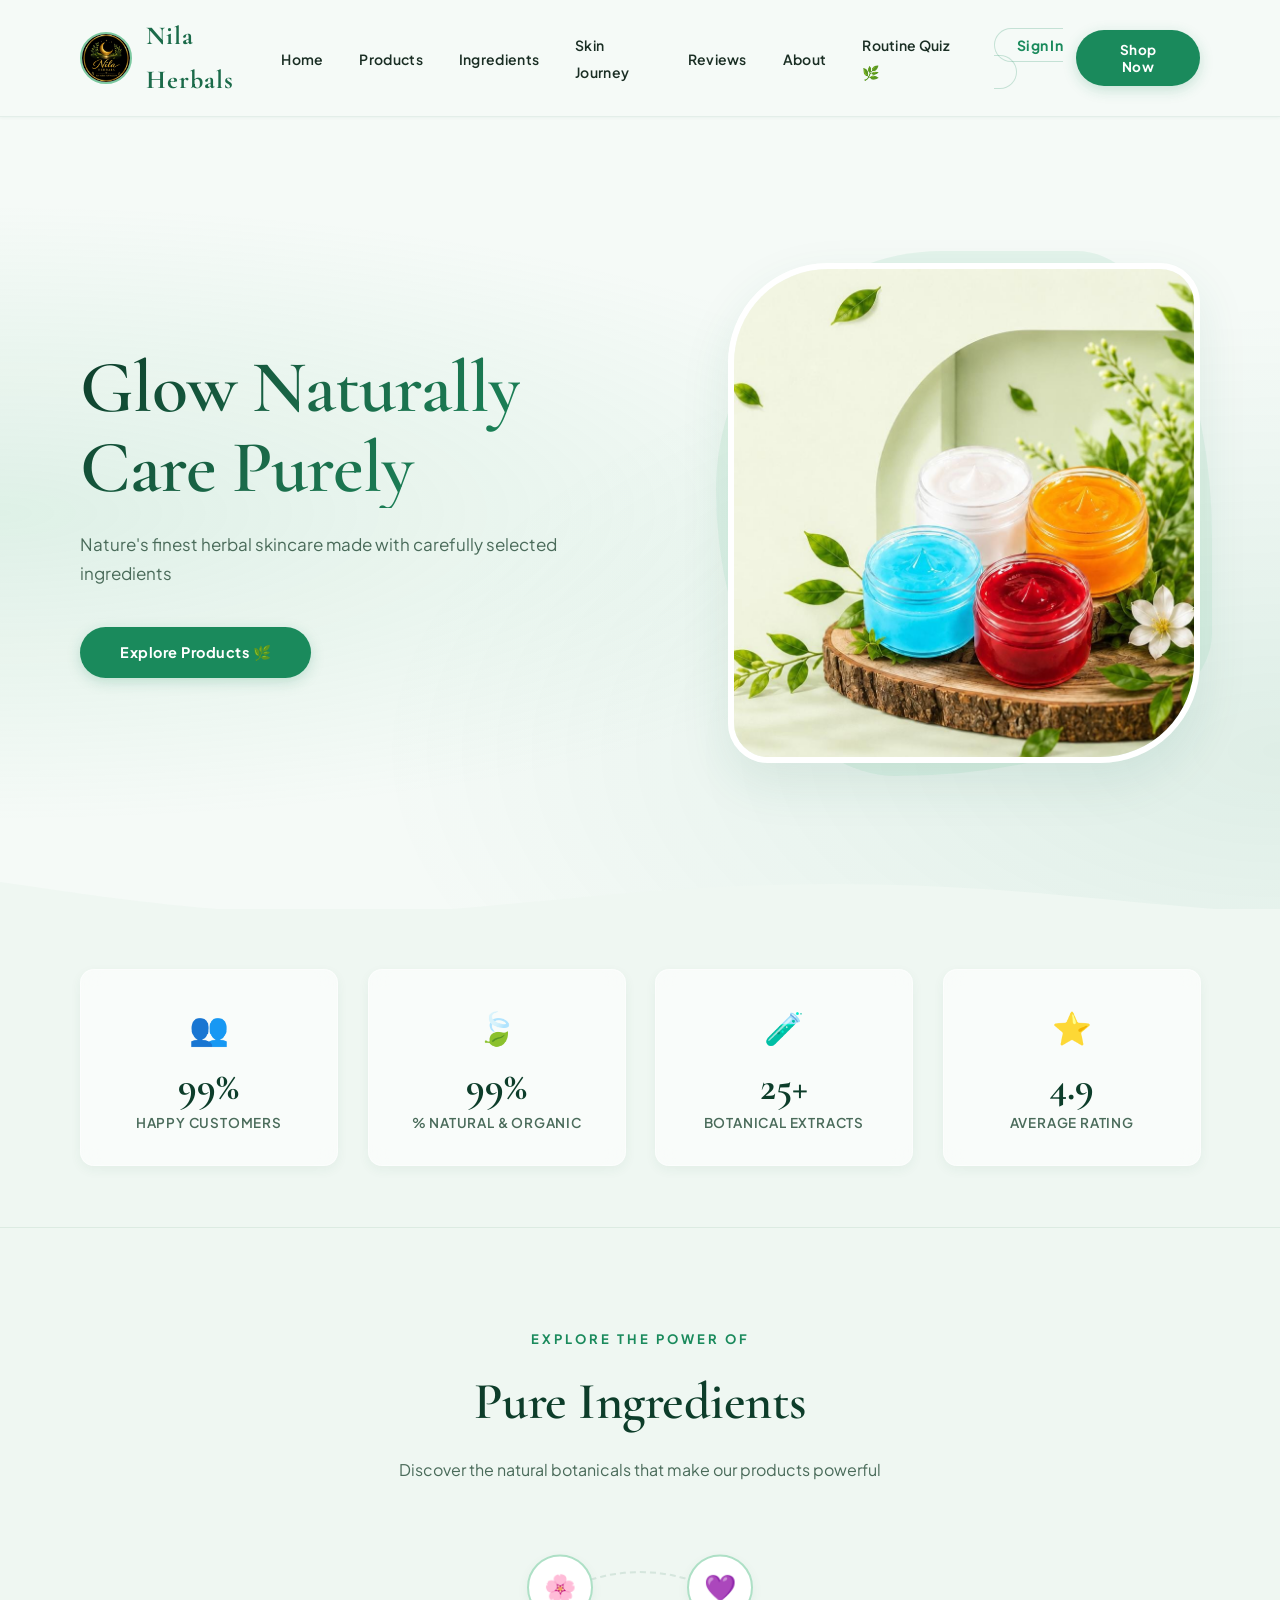
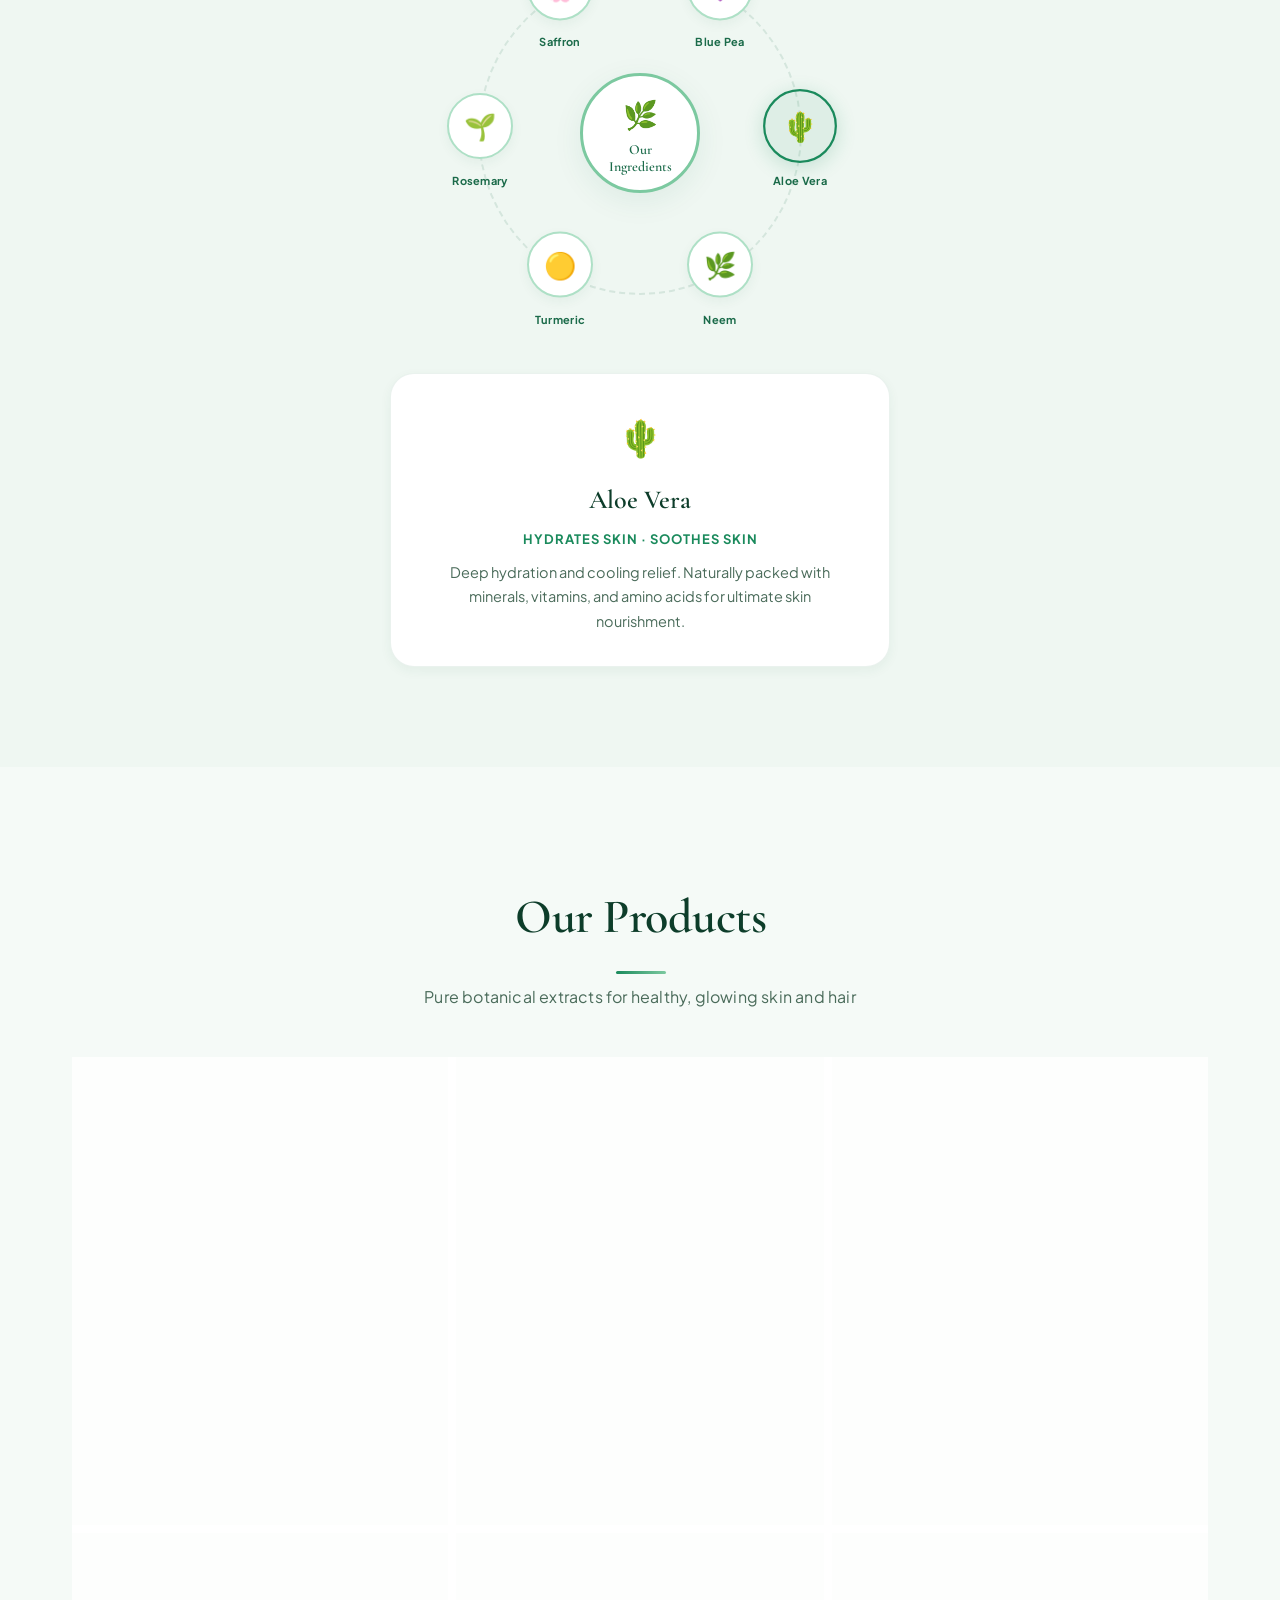
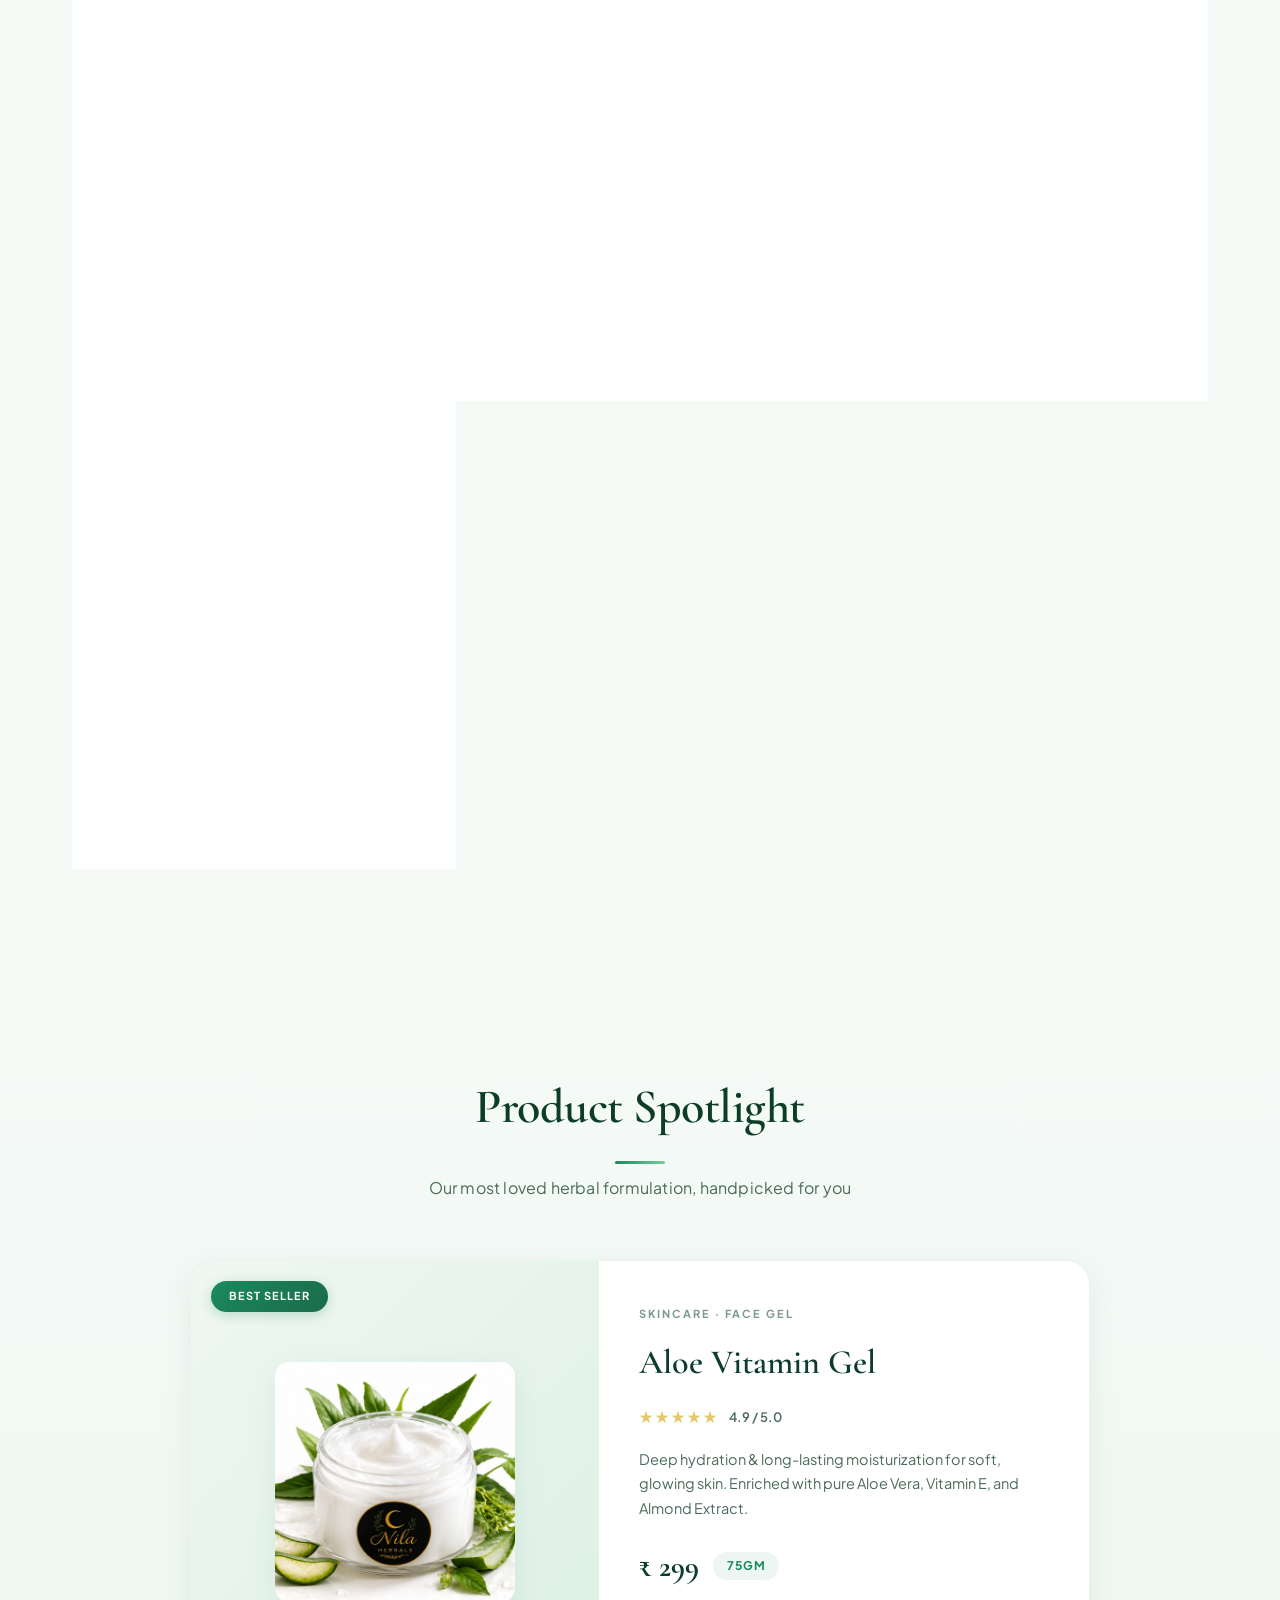
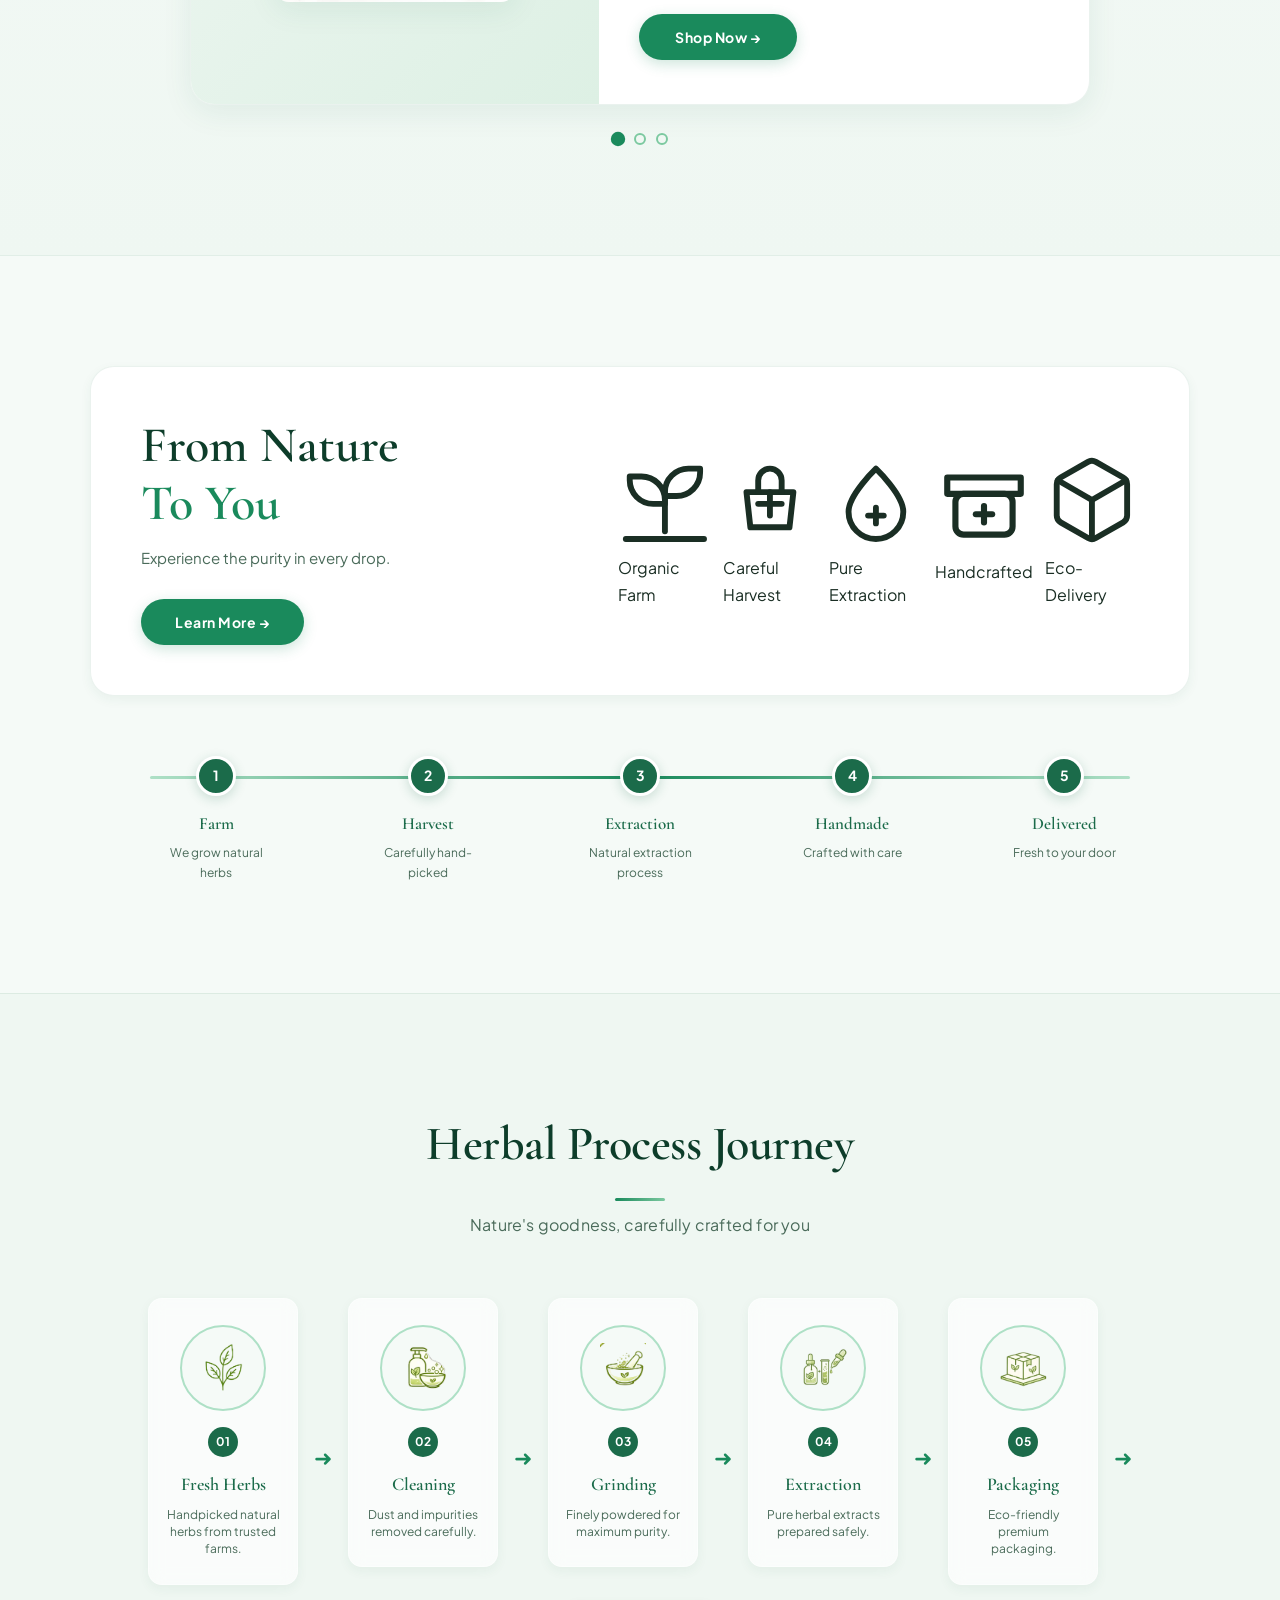
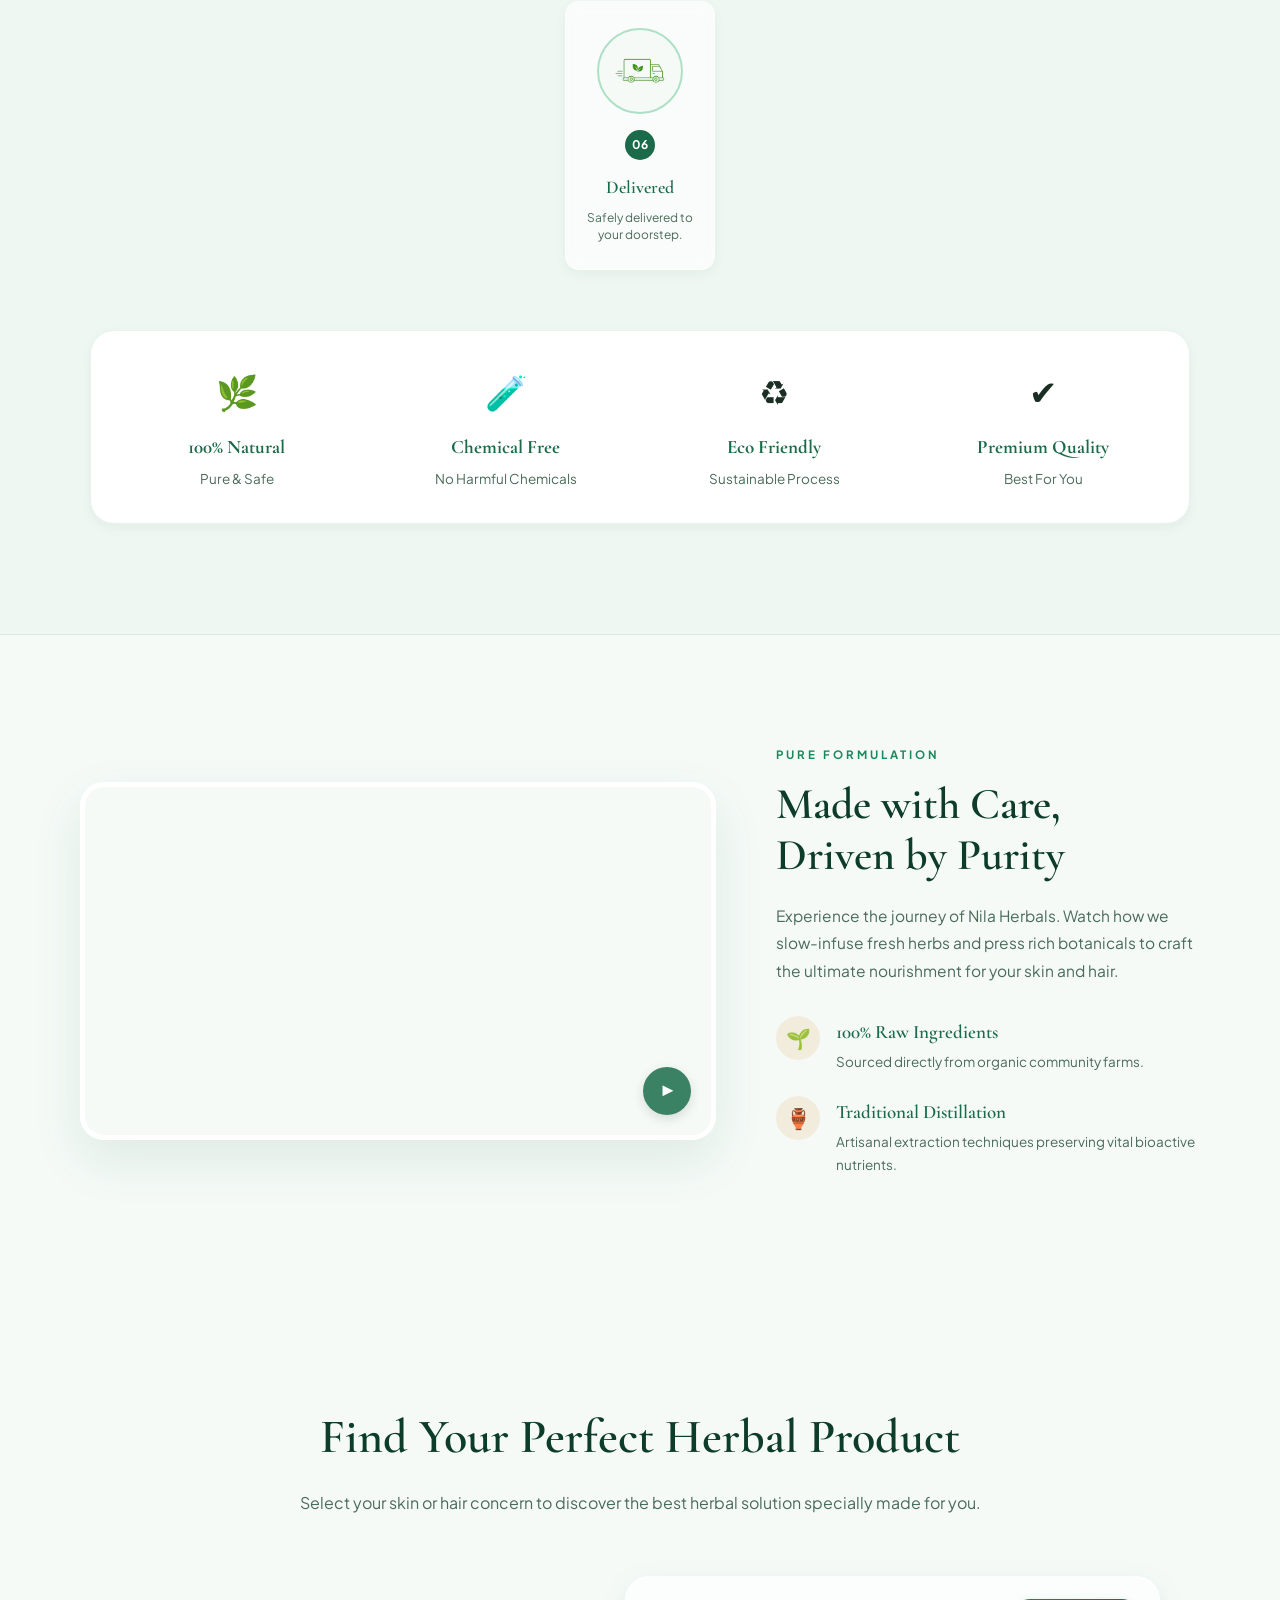
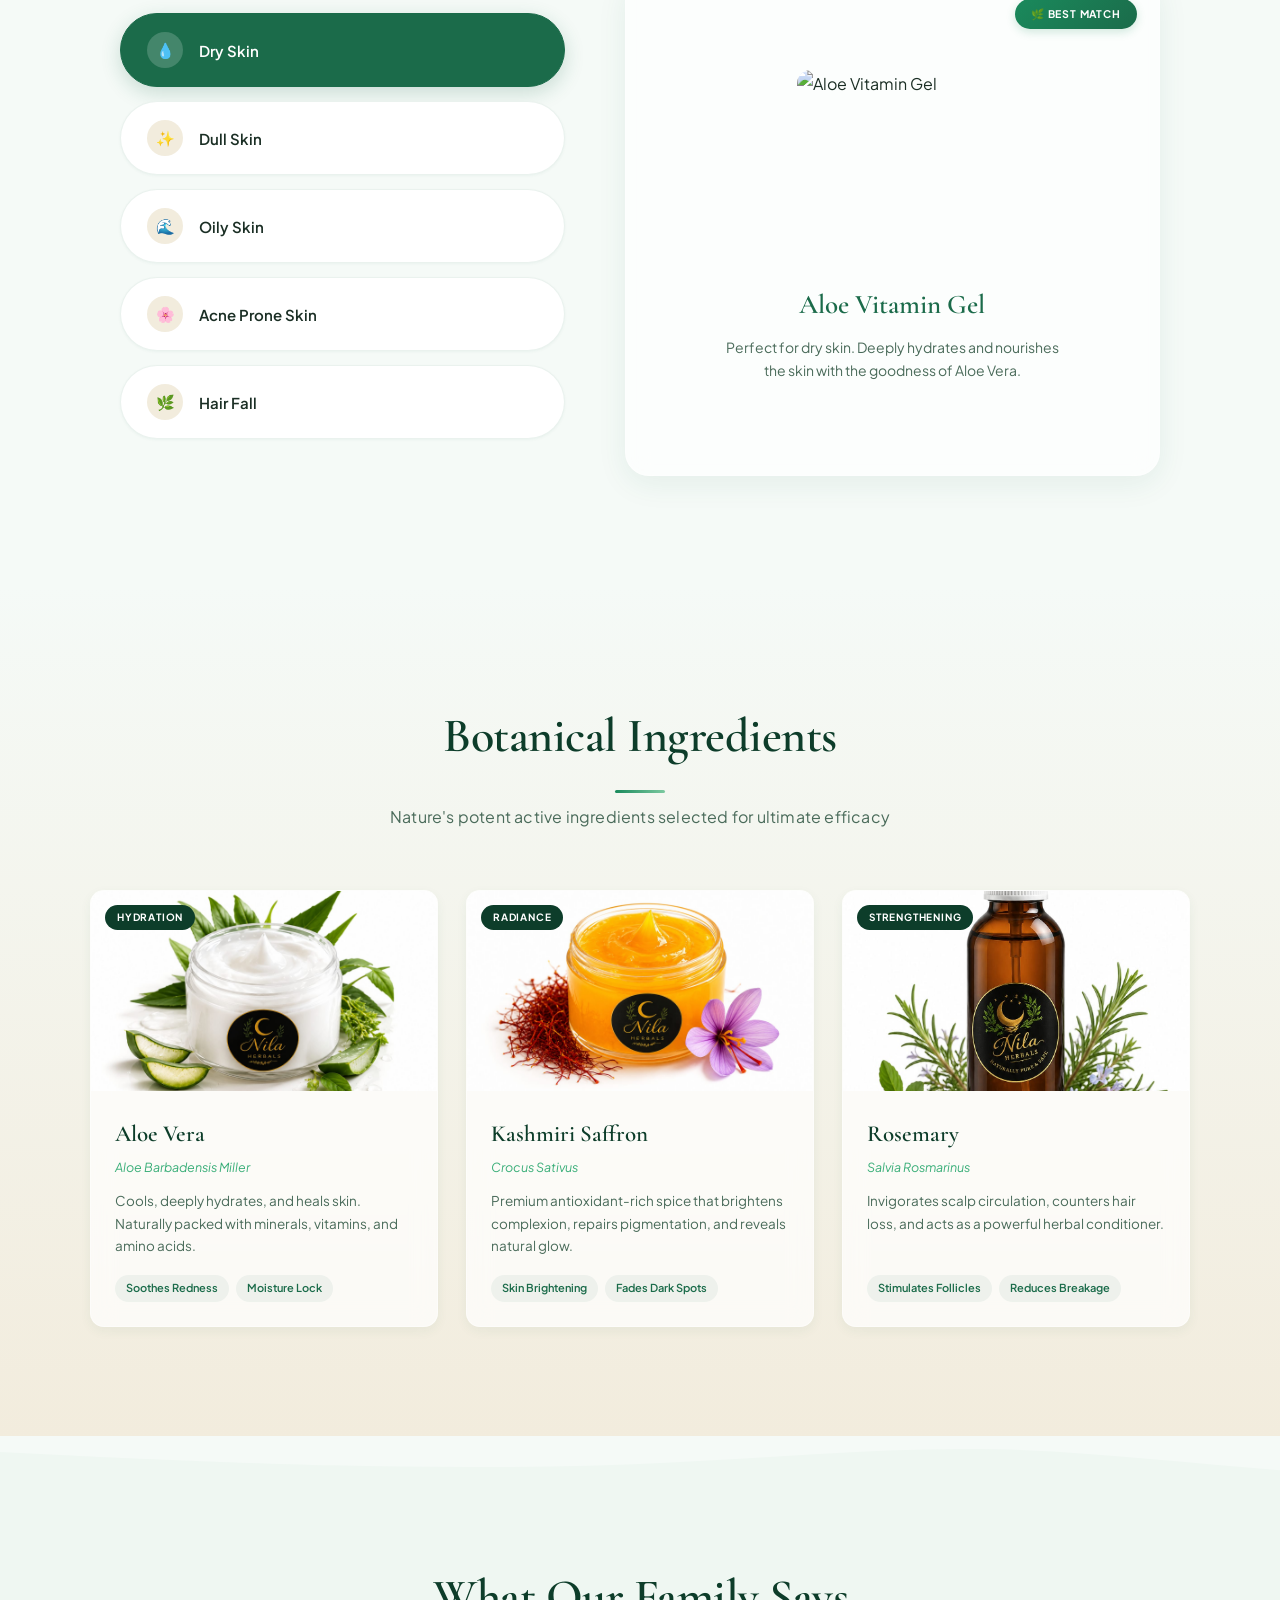
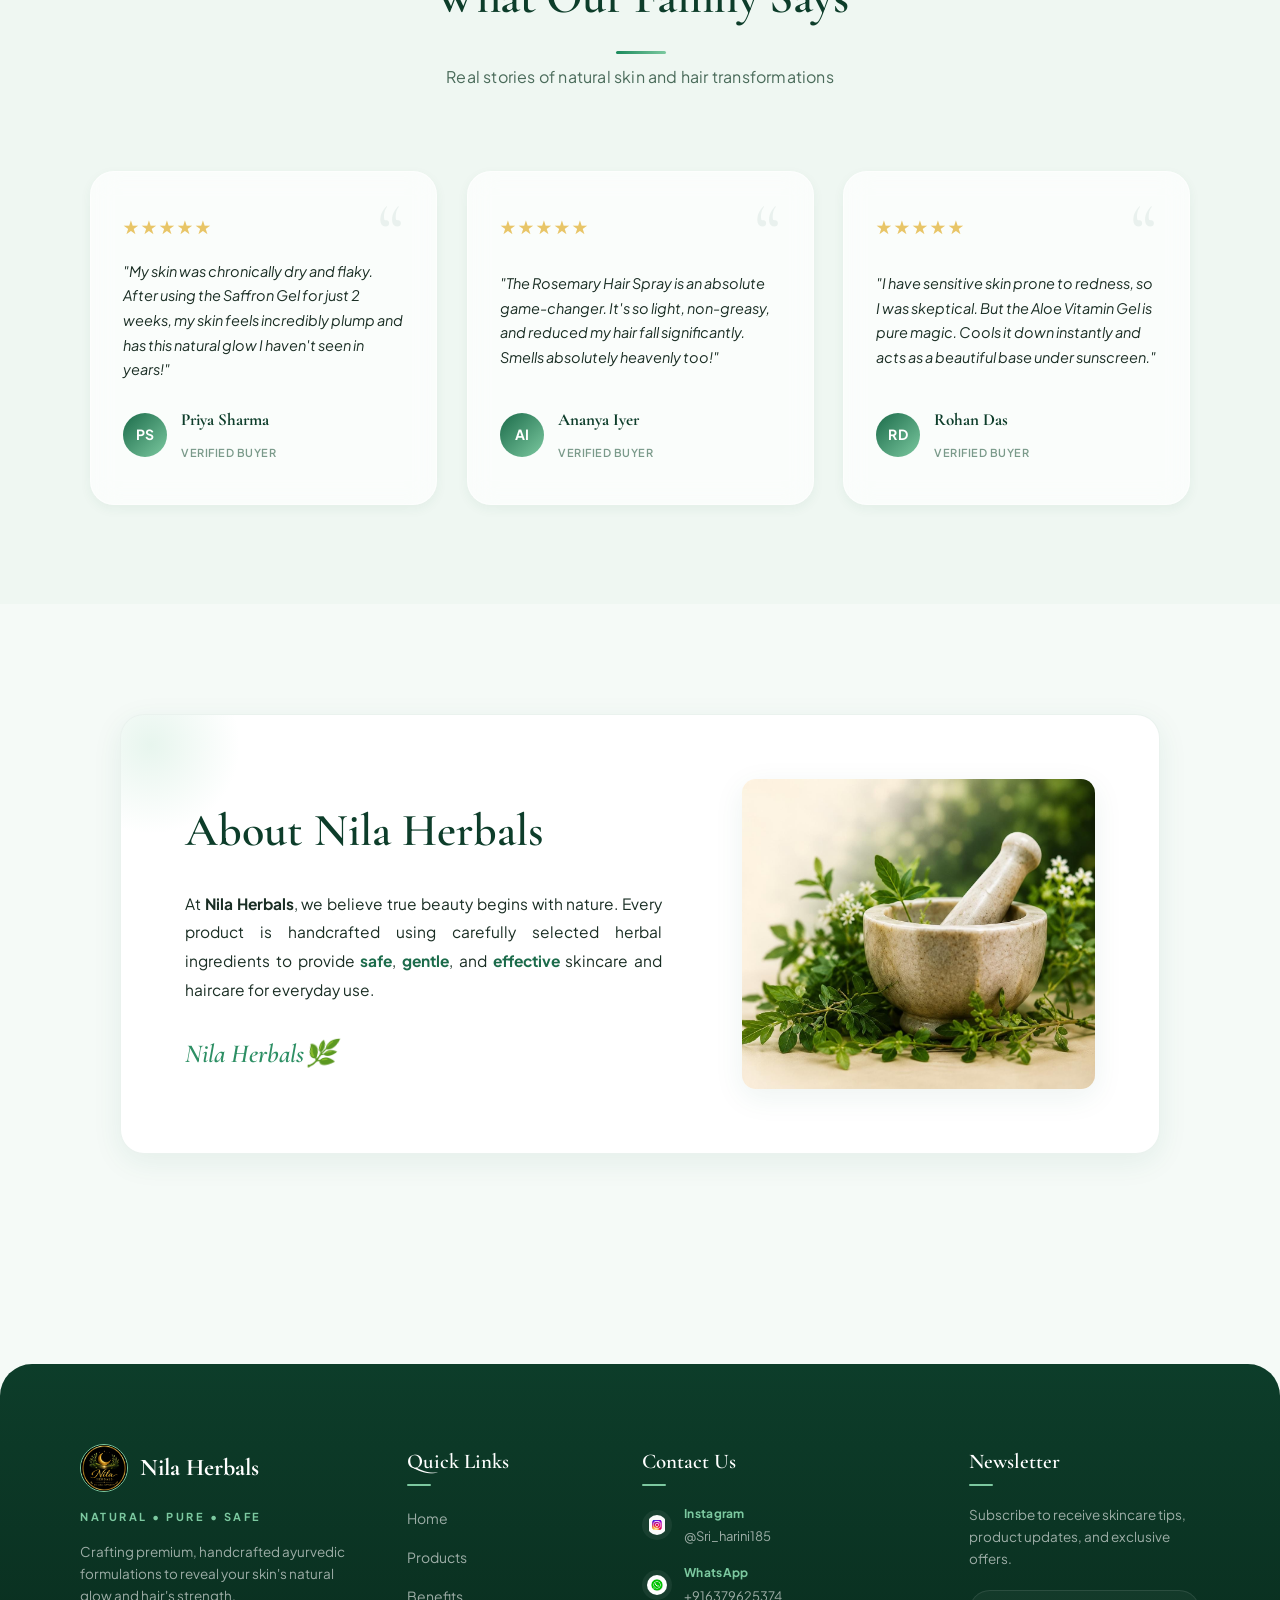
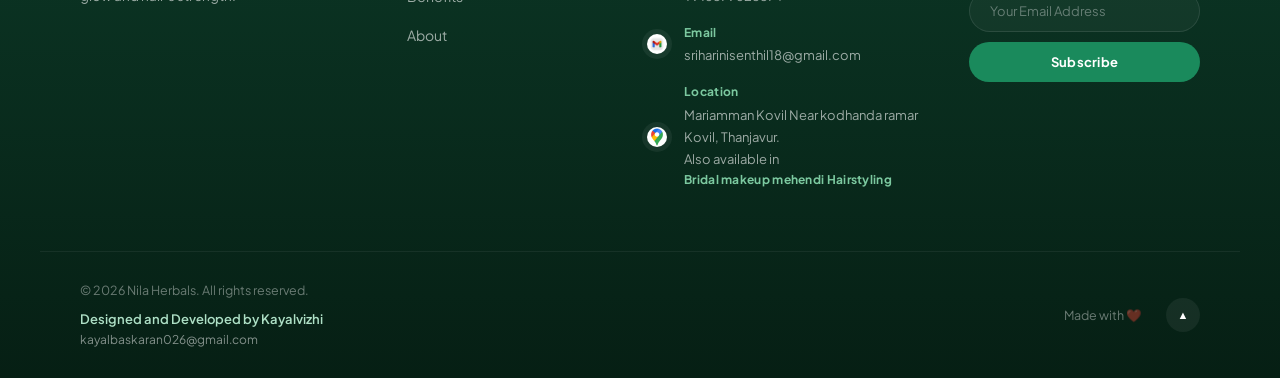
==== commit 15e769a4: "Add files via upload" ====
--- a/index.html
+++ b/index.html
@@ -64,7 +64,7 @@
             <div class="stats-container">
                 <div class="stat-card animate-on-scroll">
                     <div class="stat-icon">👥</div>
-                    <div class="stat-num" data-target="15000">0</div>
+                    <div class="stat-num" data-target="100">0</div>
                     <p class="stat-label">Happy Customers</p>
                 </div>
                 <div class="stat-card animate-on-scroll">
@@ -198,6 +198,7 @@
                             <h3>Aloe Vitamin Gel</h3>
                             <p class="product-desc">Hydrates and smoothes the skin deeply</p>
                             <span class="product-size">75gm</span>
+                            <h3>₹130</h3>
                             <button class="buy-btn">Buy Now</button>
                         </div>
                         <div class="card-back">
@@ -220,6 +221,7 @@
                             <h3>Saffron Gel</h3>
                             <p class="product-desc">Brightens skin and gives a natural glow</p>
                             <span class="product-size">75gm</span>
+                            <h3>₹140</h3>
                             <button class="buy-btn">Buy Now</button>
                         </div>
                         <div class="card-back">
@@ -242,6 +244,7 @@
                             <h3>Blue Pea Gel</h3>
                             <p class="product-desc">Refreshes and revitalizes tired skin</p>
                             <span class="product-size">75gm</span>
+                            <h3>₹110</h3>
                             <button class="buy-btn">Buy Now</button>
                         </div>
                         <div class="card-back">
@@ -263,6 +266,7 @@
                             <h3>Glutathione Gel</h3>
                             <p class="product-desc">Helps improve skin clarity and radiance</p>
                             <span class="product-size">75gm</span>
+                            <h3>₹110</h3>
                             <button class="buy-btn">Buy Now</button>
                         </div>
                         <div class="card-back">
@@ -285,6 +289,7 @@
                             <h3>Herbal Face Pack</h3>
                             <p class="product-desc">Purifies and nourishes skin naturally</p>
                             <span class="product-size">100g</span>
+                            <h3>₹160</h3>
                             <button class="buy-btn">Buy Now</button>
                         </div>
                         <div class="card-back">
@@ -312,6 +317,7 @@
                             <h3>Herbal Hair Oil</h3>
                             <p class="product-desc">Strengthens hair and promotes growth</p>
                             <span class="product-size">100ml</span>
+                            <h3>₹210</h3>
                             <button class="buy-btn">Buy Now</button>
                         </div>
                         <div class="card-back">
@@ -337,6 +343,7 @@
                             <h3>Herbal Rosemary Spray</h3>
                             <p class="product-desc">Nourishes scalp and reduces hair fall</p>
                             <span class="product-size">100ml</span>
+                            <h3>₹170</h3>
                             <button class="buy-btn">Buy Now</button>
                         </div>
                         <div class="card-back">
@@ -450,116 +457,53 @@
                         <button class="ftf-learn-btn" onclick="document.getElementById('About').scrollIntoView({behavior: 'smooth'})">Learn More →</button>
                     </div>
                     <div class="ftf-image-gallery">
-                        <!-- Step 1: Farm (Sprouting Plant & Rising Sun) -->
+                        <!-- Step 1: Farm -->
                         <div class="ftf-icon-card">
-                            <svg viewBox="0 0 100 100" class="ftf-svg-icon" aria-label="Farm Icon">
-                                <defs>
-                                    <linearGradient id="farmGrad" x1="0%" y1="0%" x2="100%" y2="100%">
-                                        <stop offset="0%" stop-color="#4CAF50" />
-                                        <stop offset="100%" stop-color="#1B6B4A" />
-                                    </linearGradient>
-                                    <linearGradient id="sunGrad" x1="0%" y1="0%" x2="100%" y2="100%">
-                                        <stop offset="0%" stop-color="#FFEB3B" />
-                                        <stop offset="100%" stop-color="#FF9800" />
-                                    </linearGradient>
-                                </defs>
-                                <circle cx="50" cy="40" r="22" fill="url(#sunGrad)" opacity="0.8" />
-                                <path d="M10,80 Q50,60 90,80 L90,95 L10,95 Z" fill="#8B5A2B" opacity="0.15" />
-                                <path d="M5,85 Q50,70 95,85 L95,95 L5,95 Z" fill="#6D4C41" />
-                                <path d="M50,85 Q48,60 50,45" stroke="url(#farmGrad)" stroke-width="5" stroke-linecap="round" fill="none" />
-                                <path d="M50,65 Q30,55 35,45 Q50,50 50,65 Z" fill="url(#farmGrad)" />
-                                <path d="M50,55 Q70,45 65,35 Q50,40 50,55 Z" fill="url(#farmGrad)" />
-                                <circle cx="50" cy="42" r="4" fill="#81C784" />
+                            <svg viewBox="0 0 24 24" fill="none" stroke="currentColor" stroke-width="1.5" stroke-linecap="round" stroke-linejoin="round" class="ftf-svg-icon">
+                                <path d="M12 20V10" />
+                                <path d="M12 10a6 6 0 0 1 6-6h3v1a6 6 0 0 1-6 6h-3Z" />
+                                <path d="M12 12a6 6 0 0 0-6-6H3v1a6 6 0 0 0 6 6h3Z" />
+                                <path d="M2 22h20" />
                             </svg>
-                        </div>
-                        <!-- Step 2: Harvest (Basket of fresh botanicals) -->
+                            <span class="ftf-card-caption">Organic Farm</span>
+                        </div>
+                        <!-- Step 2: Harvest -->
                         <div class="ftf-icon-card">
-                            <svg viewBox="0 0 100 100" class="ftf-svg-icon" aria-label="Harvest Icon">
-                                <defs>
-                                    <linearGradient id="harvestGrad" x1="0%" y1="0%" x2="100%" y2="100%">
-                                        <stop offset="0%" stop-color="#FF9800" />
-                                        <stop offset="100%" stop-color="#E65100" />
-                                    </linearGradient>
-                                    <linearGradient id="flowerGrad" x1="0%" y1="0%" x2="100%" y2="100%">
-                                        <stop offset="0%" stop-color="#E8C567" />
-                                        <stop offset="100%" stop-color="#FFB300" />
-                                    </linearGradient>
-                                </defs>
-                                <path d="M20,60 L80,60 L70,85 L30,85 Z" fill="#8D6E63" />
-                                <path d="M15,55 L85,55 L85,60 L15,60 Z" fill="#5D4037" rx="3" />
-                                <path d="M30,55 Q50,20 70,55" stroke="#5D4037" stroke-width="4" fill="none" />
-                                <circle cx="40" cy="50" r="10" fill="url(#flowerGrad)" />
-                                <circle cx="60" cy="50" r="10" fill="url(#flowerGrad)" />
-                                <path d="M45,45 Q50,30 55,45 Z" fill="#4CAF50" />
-                                <circle cx="50" cy="50" r="8" fill="#E91E63" />
-                                <path d="M85,30 L88,35 L93,36 L89,40 L90,45 L85,42 L80,45 L81,40 L77,36 L82,35 Z" fill="#FFD700" />
+                            <svg viewBox="0 0 24 24" fill="none" stroke="currentColor" stroke-width="1.5" stroke-linecap="round" stroke-linejoin="round" class="ftf-svg-icon">
+                                <path d="M6 10h12l-1 9H7l-1-9Z" />
+                                <path d="M9 10V7a3 3 0 0 1 6 0v3" />
+                                <path d="M12 10v6" />
+                                <path d="M9 13h6" />
                             </svg>
-                        </div>
-                        <!-- Step 3: Extraction (Mortar, pestle & plant leaf) -->
+                            <span class="ftf-card-caption">Careful Harvest</span>
+                        </div>
+                        <!-- Step 3: Extraction -->
                         <div class="ftf-icon-card">
-                            <svg viewBox="0 0 100 100" class="ftf-svg-icon" aria-label="Extraction Icon">
-                                <defs>
-                                    <linearGradient id="mortarGrad" x1="0%" y1="0%" x2="100%" y2="100%">
-                                        <stop offset="0%" stop-color="#78909C" />
-                                        <stop offset="100%" stop-color="#37474F" />
-                                    </linearGradient>
-                                    <linearGradient id="liquidGrad" x1="0%" y1="0%" x2="100%" y2="100%">
-                                        <stop offset="0%" stop-color="#4CAF50" />
-                                        <stop offset="100%" stop-color="#00C853" />
-                                    </linearGradient>
-                                </defs>
-                                <path d="M20,45 C20,75 80,75 80,45 L80,40 L20,40 Z" fill="url(#mortarGrad)" />
-                                <rect x="35" y="70" width="30" height="8" rx="3" fill="#263238" />
-                                <path d="M65,25 L35,55 L42,62 L72,32 Z" fill="#B0BEC5" />
-                                <circle cx="70" cy="30" r="6" fill="#78909C" />
-                                <path d="M50,45 C50,45 62,60 50,68 C38,60 50,45 50,45 Z" fill="url(#liquidGrad)" />
-                                <path d="M15,35 Q28,20 35,35 Z" fill="#81C784" />
+                            <svg viewBox="0 0 24 24" fill="none" stroke="currentColor" stroke-width="1.5" stroke-linecap="round" stroke-linejoin="round" class="ftf-svg-icon">
+                                <path d="M12 22a7 7 0 0 0 7-7c0-4.3-7-11-7-11S5 10.7 5 15a7 7 0 0 0 7 7Z" />
+                                <path d="M12 18v-4" />
+                                <path d="M10 16h4" />
                             </svg>
-                        </div>
-                        <!-- Step 4: Handmade/Packaging (Beautiful green ribbon gift box) -->
+                            <span class="ftf-card-caption">Pure Extraction</span>
+                        </div>
+                        <!-- Step 4: Handmade -->
                         <div class="ftf-icon-card">
-                            <svg viewBox="0 0 100 100" class="ftf-svg-icon" aria-label="Packaging Icon">
-                                <defs>
-                                    <linearGradient id="boxGrad" x1="0%" y1="0%" x2="100%" y2="100%">
-                                        <stop offset="0%" stop-color="#FFE082" />
-                                        <stop offset="100%" stop-color="#FFB300" />
-                                    </linearGradient>
-                                    <linearGradient id="ribbonGrad" x1="0%" y1="0%" x2="100%" y2="100%">
-                                        <stop offset="0%" stop-color="#2D8F64" />
-                                        <stop offset="100%" stop-color="#1B6B4A" />
-                                    </linearGradient>
-                                </defs>
-                                <rect x="25" y="35" width="50" height="45" rx="6" fill="url(#boxGrad)" stroke="#FFA000" stroke-width="1.5" />
-                                <rect x="46" y="35" width="8" height="45" fill="url(#ribbonGrad)" />
-                                <rect x="25" y="53" width="50" height="8" fill="url(#ribbonGrad)" />
-                                <circle cx="50" cy="35" r="7" fill="#1B6B4A" />
-                                <path d="M50,35 Q35,20 42,32 Z" fill="#2D8F64" />
-                                <path d="M50,35 Q65,20 58,32 Z" fill="#2D8F64" />
-                                <circle cx="65" cy="45" r="5" fill="#E91E63" />
+                            <svg viewBox="0 0 24 24" fill="none" stroke="currentColor" stroke-width="1.5" stroke-linecap="round" stroke-linejoin="round" class="ftf-svg-icon">
+                                <rect x="5" y="10" width="14" height="10" rx="2" />
+                                <path d="M3 6h18v4H3z" />
+                                <path d="M12 13v4" />
+                                <path d="M10 15h4" />
                             </svg>
-                        </div>
-                        <!-- Step 5: Delivered (Eco delivery van with checkmark badge) -->
+                            <span class="ftf-card-caption">Handcrafted</span>
+                        </div>
+                        <!-- Step 5: Delivered -->
                         <div class="ftf-icon-card">
-                            <svg viewBox="0 0 100 100" class="ftf-svg-icon" aria-label="Delivery Icon">
-                                <defs>
-                                    <linearGradient id="truckGrad" x1="0%" y1="0%" x2="100%" y2="100%">
-                                        <stop offset="0%" stop-color="#42A5F5" />
-                                        <stop offset="100%" stop-color="#1565C0" />
-                                    </linearGradient>
-                                    <linearGradient id="greenCheck" x1="0%" y1="0%" x2="100%" y2="100%">
-                                        <stop offset="0%" stop-color="#66BB6A" />
-                                        <stop offset="100%" stop-color="#2E7D32" />
-                                    </linearGradient>
-                                </defs>
-                                <path d="M60,40 L75,40 L85,52 L85,68 L60,68 Z" fill="#90CAF9" />
-                                <rect x="15" y="30" width="45" height="38" rx="4" fill="url(#truckGrad)" />
-                                <circle cx="32" cy="72" r="10" fill="#37474F" />
-                                <circle cx="32" cy="72" r="4" fill="#ECEFF1" />
-                                <circle cx="70" cy="72" r="10" fill="#37474F" />
-                                <circle cx="70" cy="72" r="4" fill="#ECEFF1" />
-                                <circle cx="78" cy="30" r="13" fill="url(#greenCheck)" stroke="white" stroke-width="2" />
-                                <path d="M73,30 L77,34 L84,26" stroke="white" stroke-width="3" stroke-linecap="round" stroke-linejoin="round" fill="none" />
+                            <svg viewBox="0 0 24 24" fill="none" stroke="currentColor" stroke-width="1.5" stroke-linecap="round" stroke-linejoin="round" class="ftf-svg-icon">
+                                <path d="M21 16V8a2 2 0 0 0-1-1.73l-7-4a2 2 0 0 0-2 0l-7 4A2 2 0 0 0 3 8v8a2 2 0 0 0 1 1.73l7 4a2 2 0 0 0 2 0l7-4A2 2 0 0 0 21 16Z" />
+                                <polyline points="3.27 6.96 12 12.01 20.73 6.96" />
+                                <line x1="12" y1="22.08" x2="12" y2="12" />
                             </svg>
+                            <span class="ftf-card-caption">Eco-Delivery</span>
                         </div>
                     </div>
                 </div>
@@ -965,21 +909,21 @@
                             <img src="insta.jpeg" alt="Instagram logo" class="contact-icon">
                             <div>
                                 <h5>Instagram</h5>
-                                <p><a href="https://instagram.com/nila.herbals" target="_blank">@Sri_harini185</a></p>
+                                <p><a href="https://instagram.com/Sri_harini185" target="_blank">@Sri_harini185</a></p>
                             </div>
                         </div>
                         <div class="contact-item">
                             <img src="whatsapp.jpeg" alt="WhatsApp logo" class="contact-icon">
                             <div>
                                 <h5>WhatsApp</h5>
-                                <p><a href="https://wa.me/919876543210" target="_blank">+916379625374</a></p>
+                                <p><a href="https://wa.me/916379625374" target="_blank">+916379625374</a></p>
                             </div>
                         </div>
                         <div class="contact-item">
                             <img src="email.jpeg" alt="Email logo" class="contact-icon">
                             <div>
                                 <h5>Email</h5>
-                                <p><a href="mailto:hello@nilaherbals.com">sriharinisenthil18@gmail.com</a></p>
+                                <p><a href="mailto:sriharinisenthil18@gmail.com">sriharinisenthil18@gmail.com</a></p>
                             </div>
                         </div>
                         <div class="contact-item">
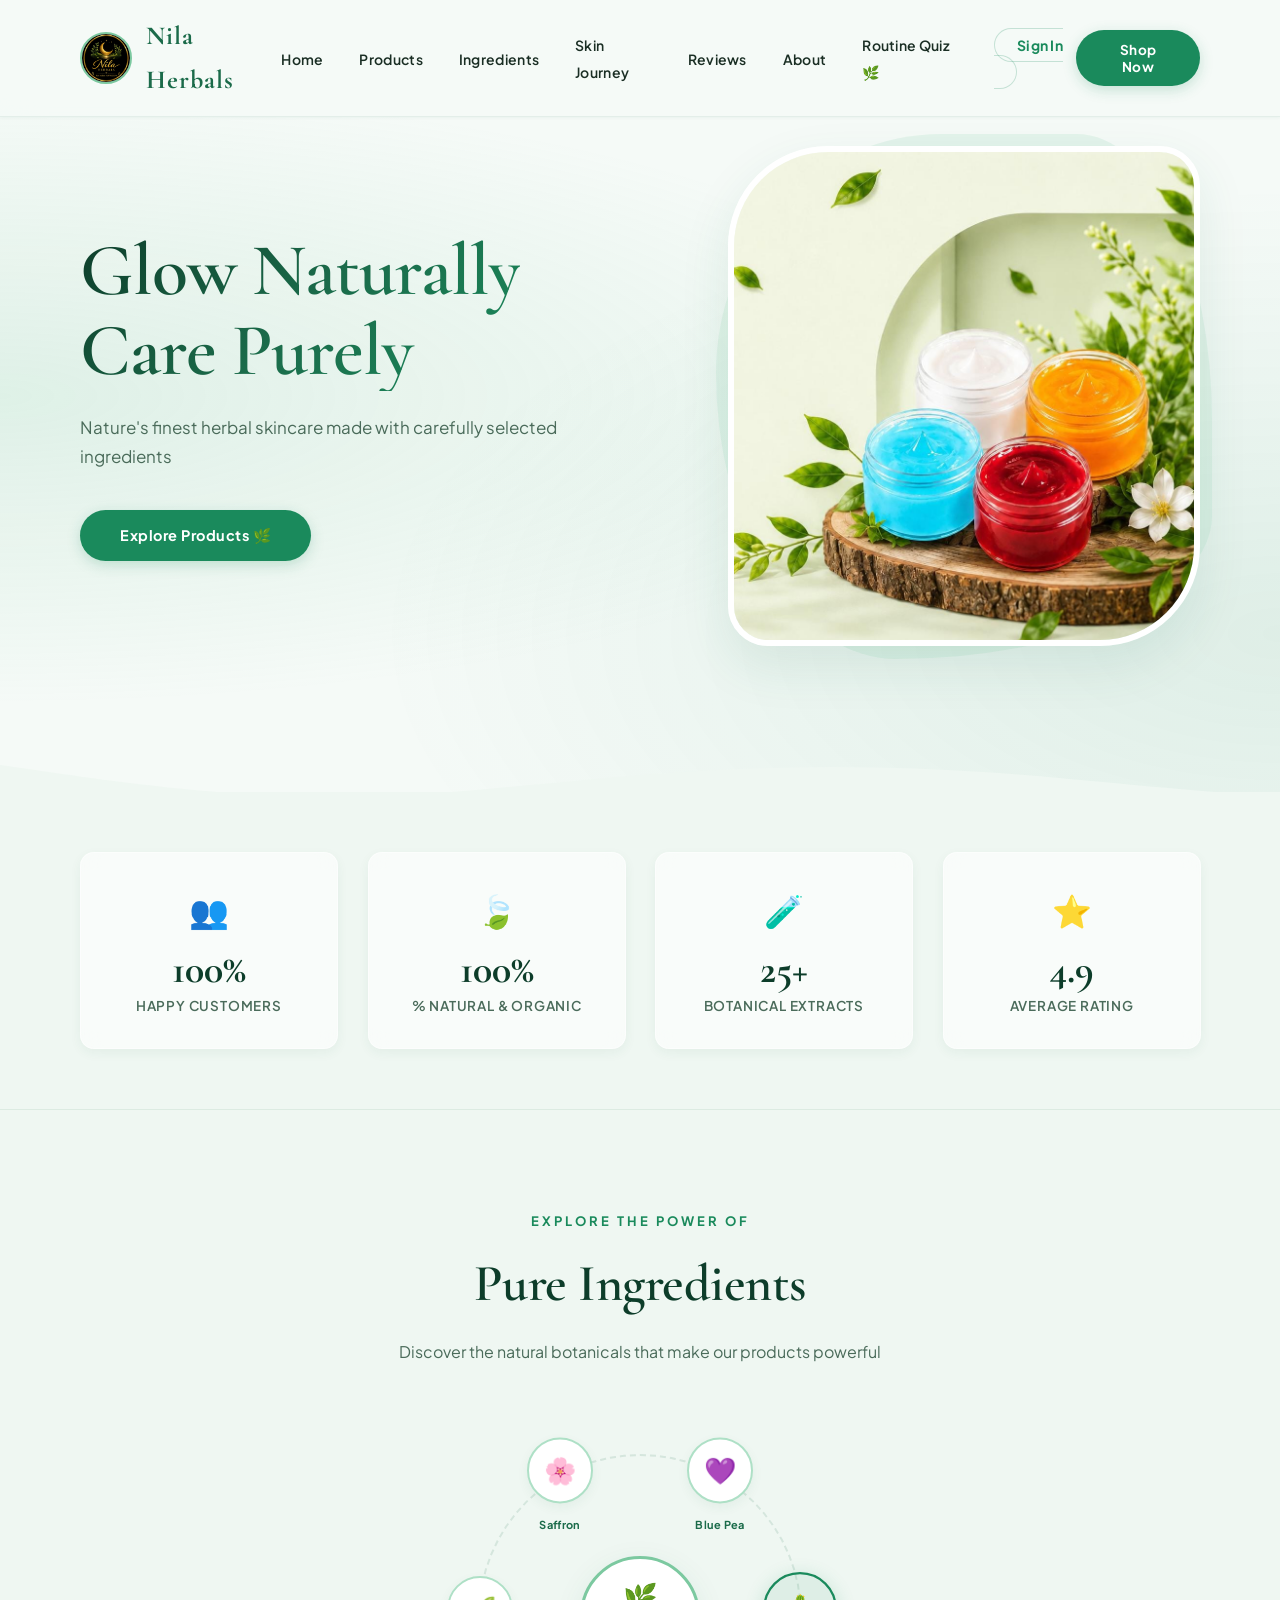
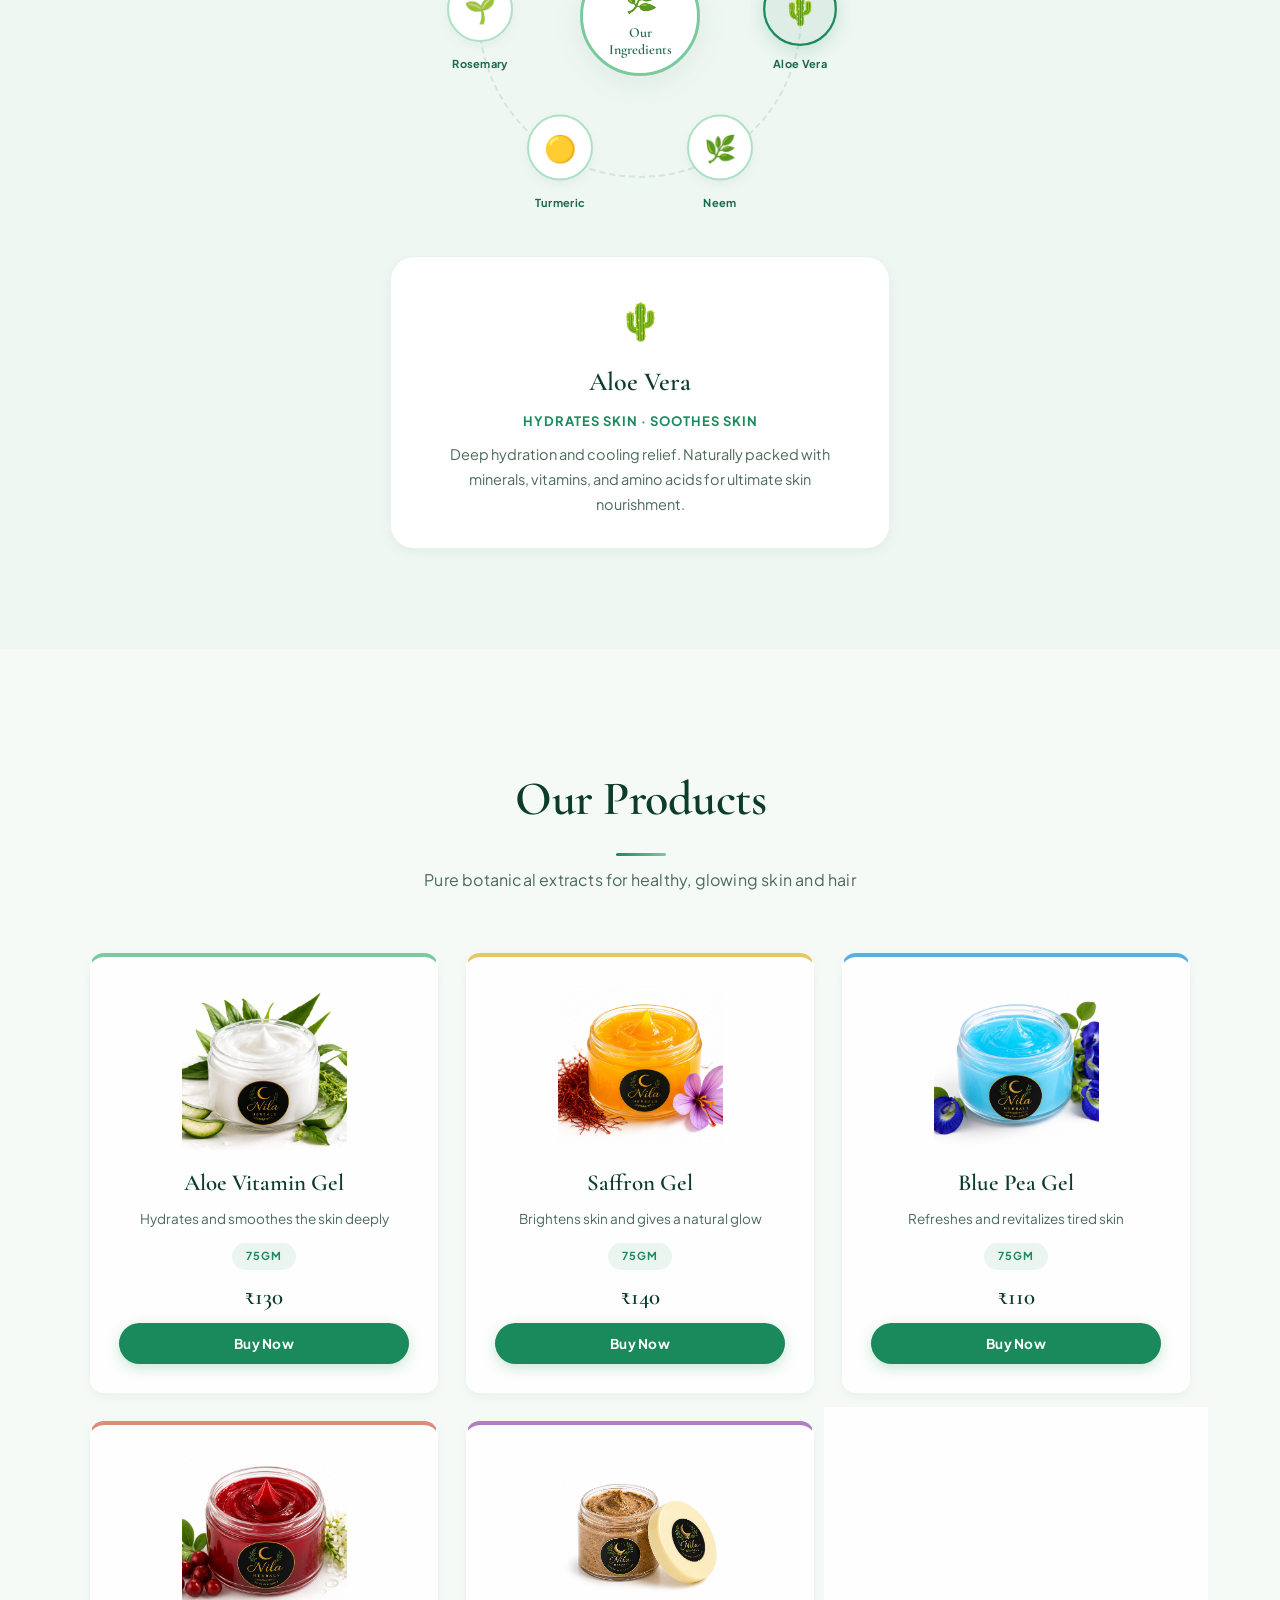
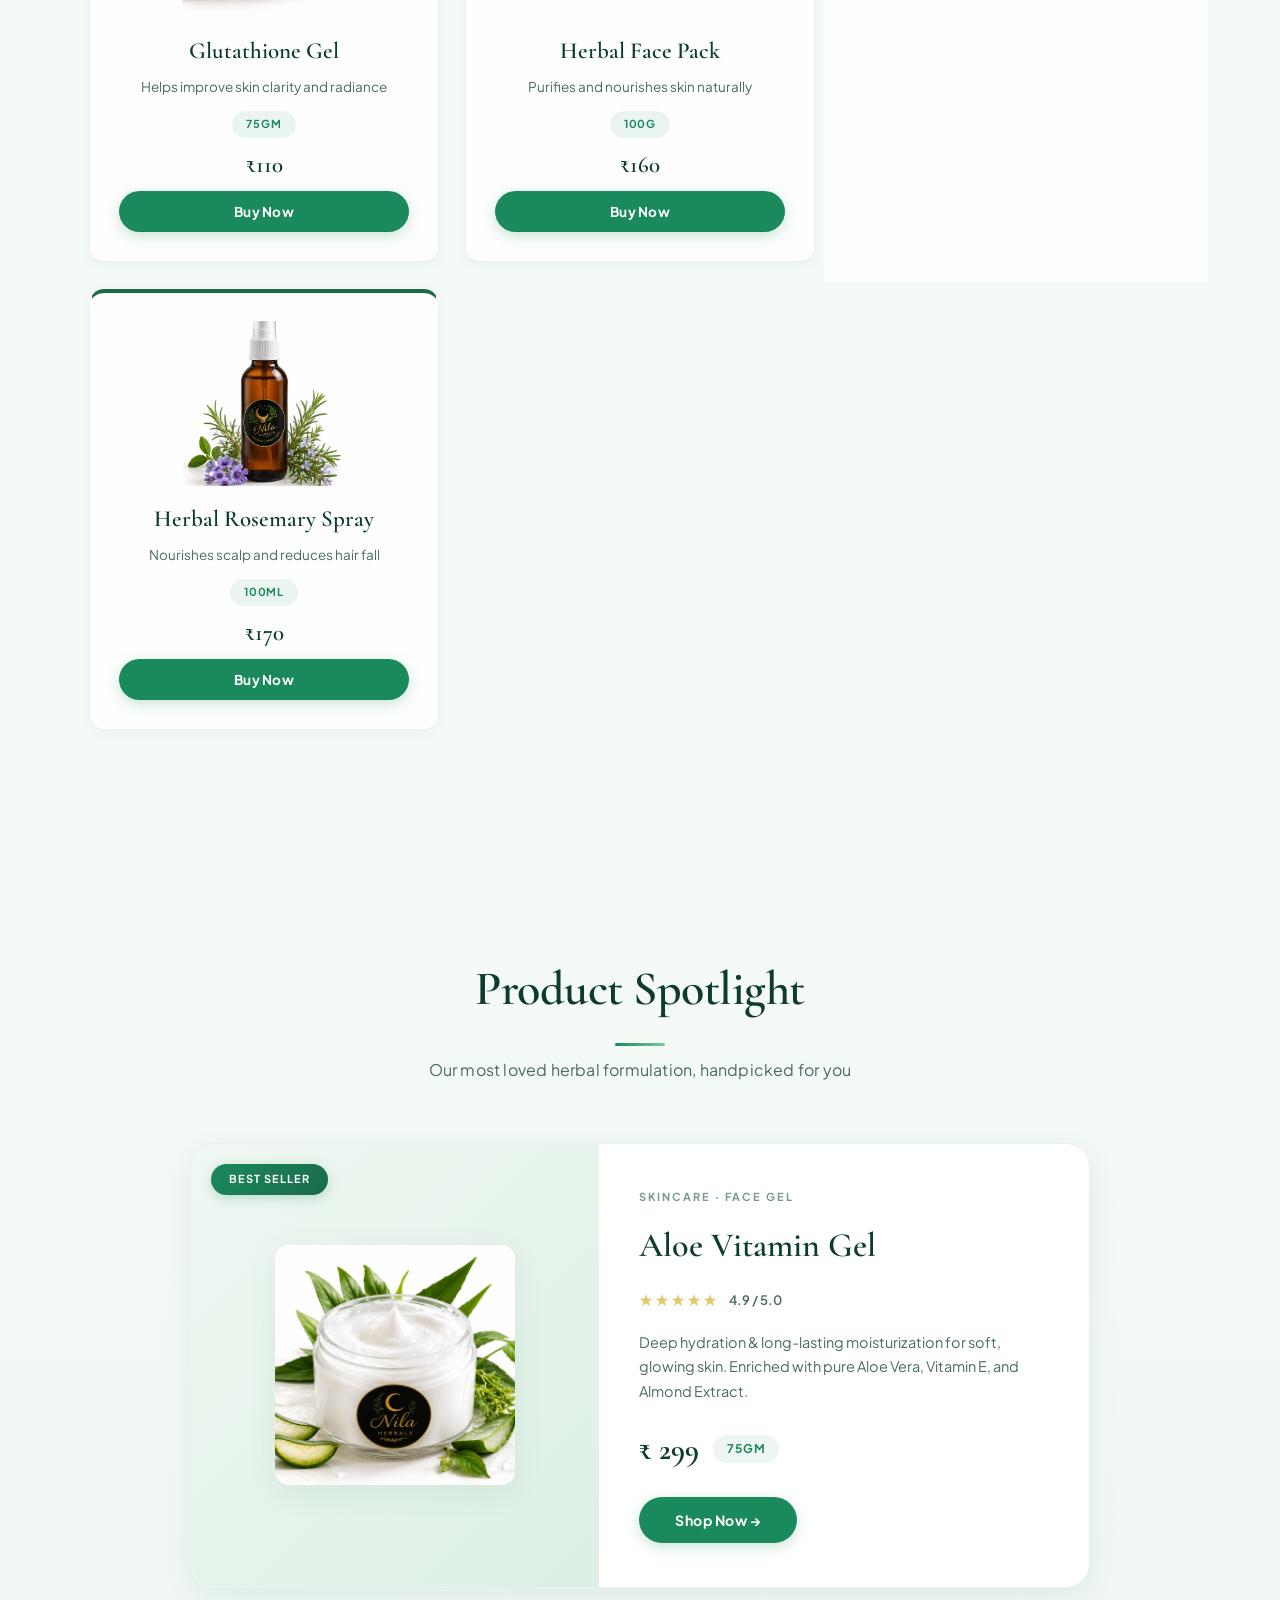
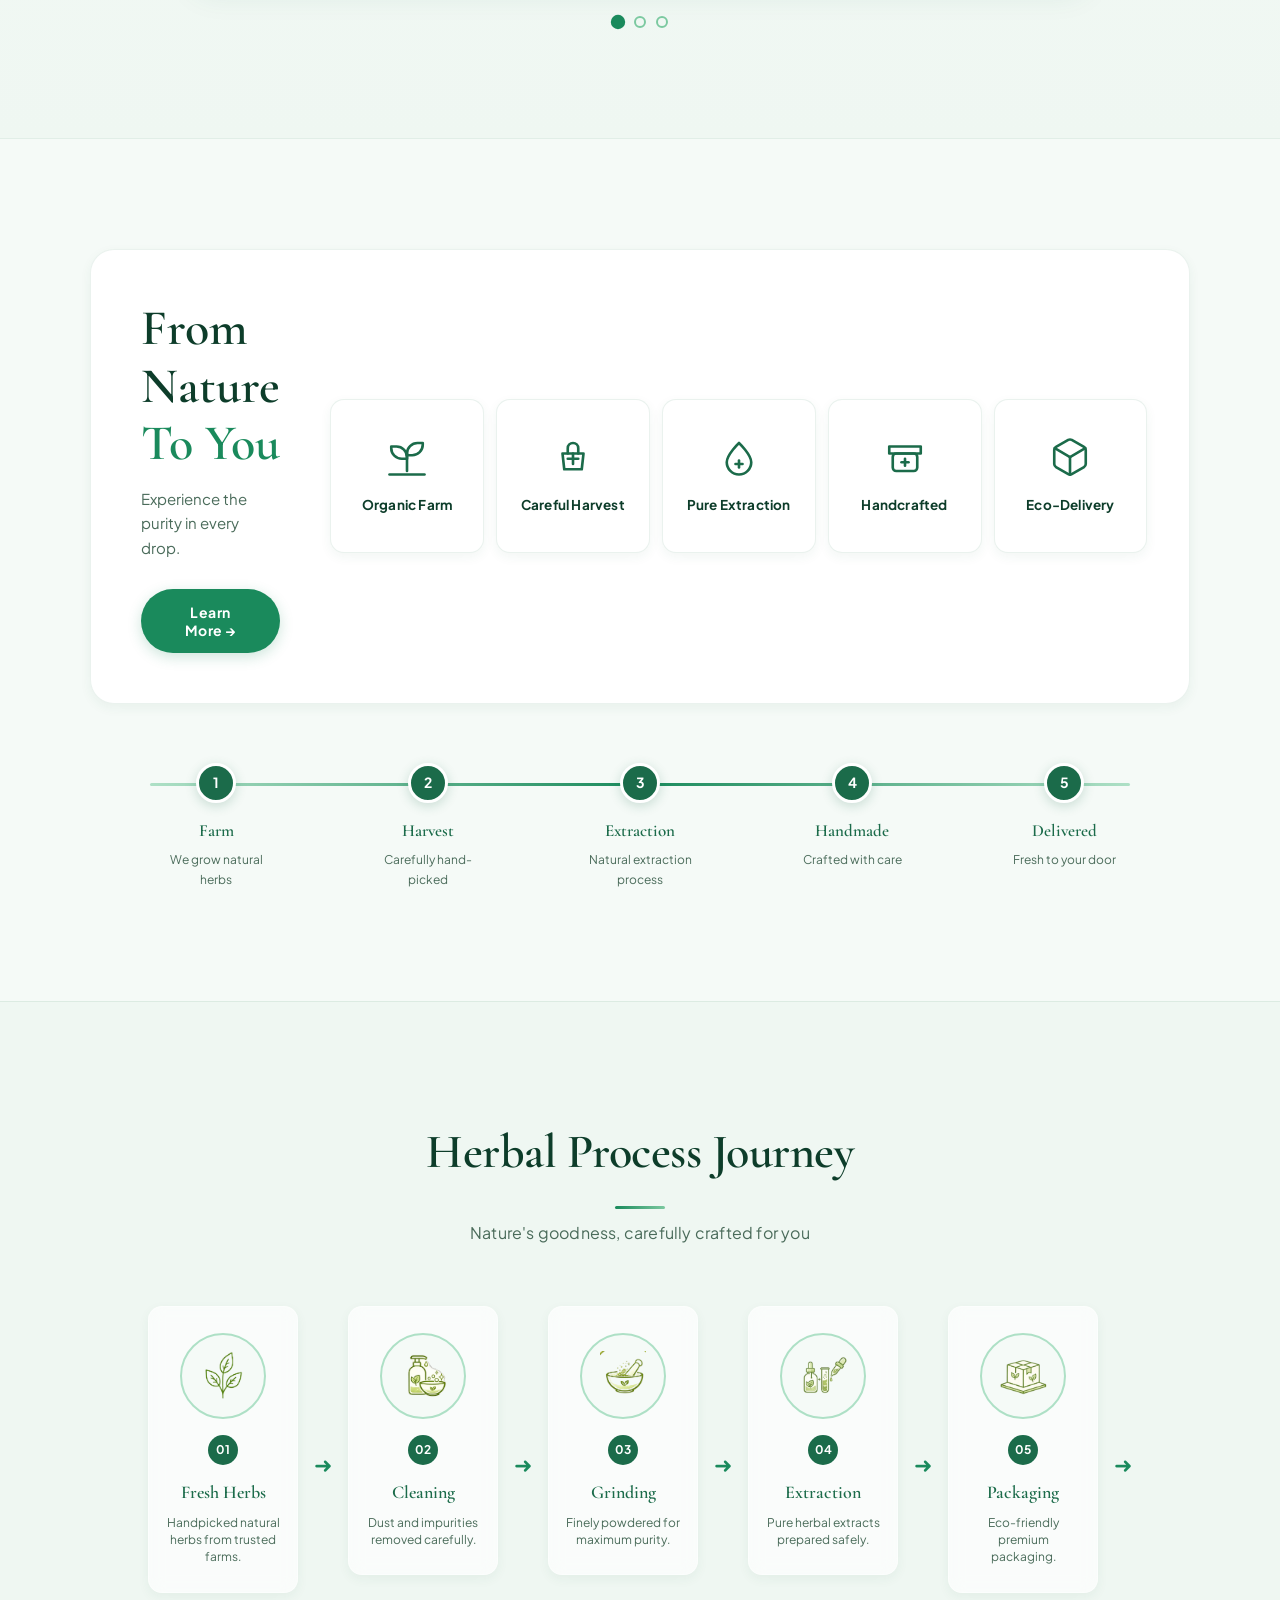
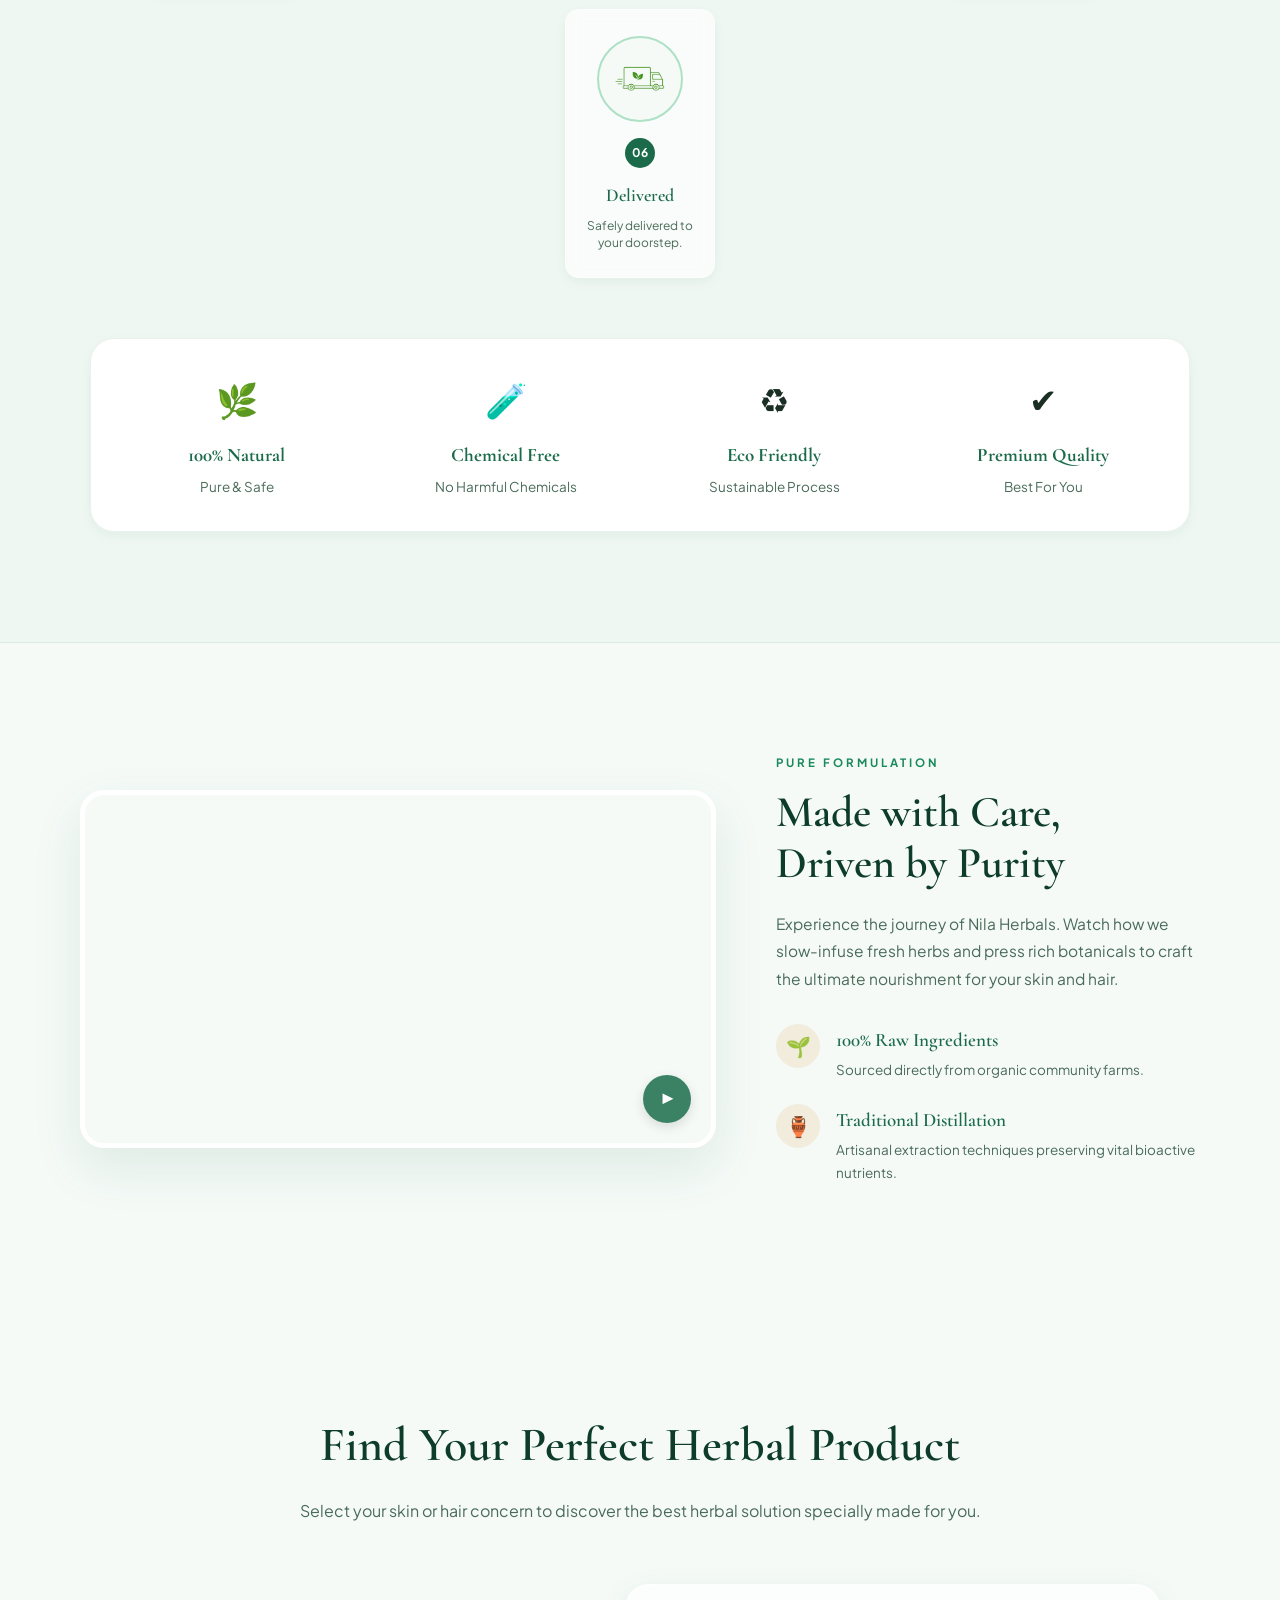
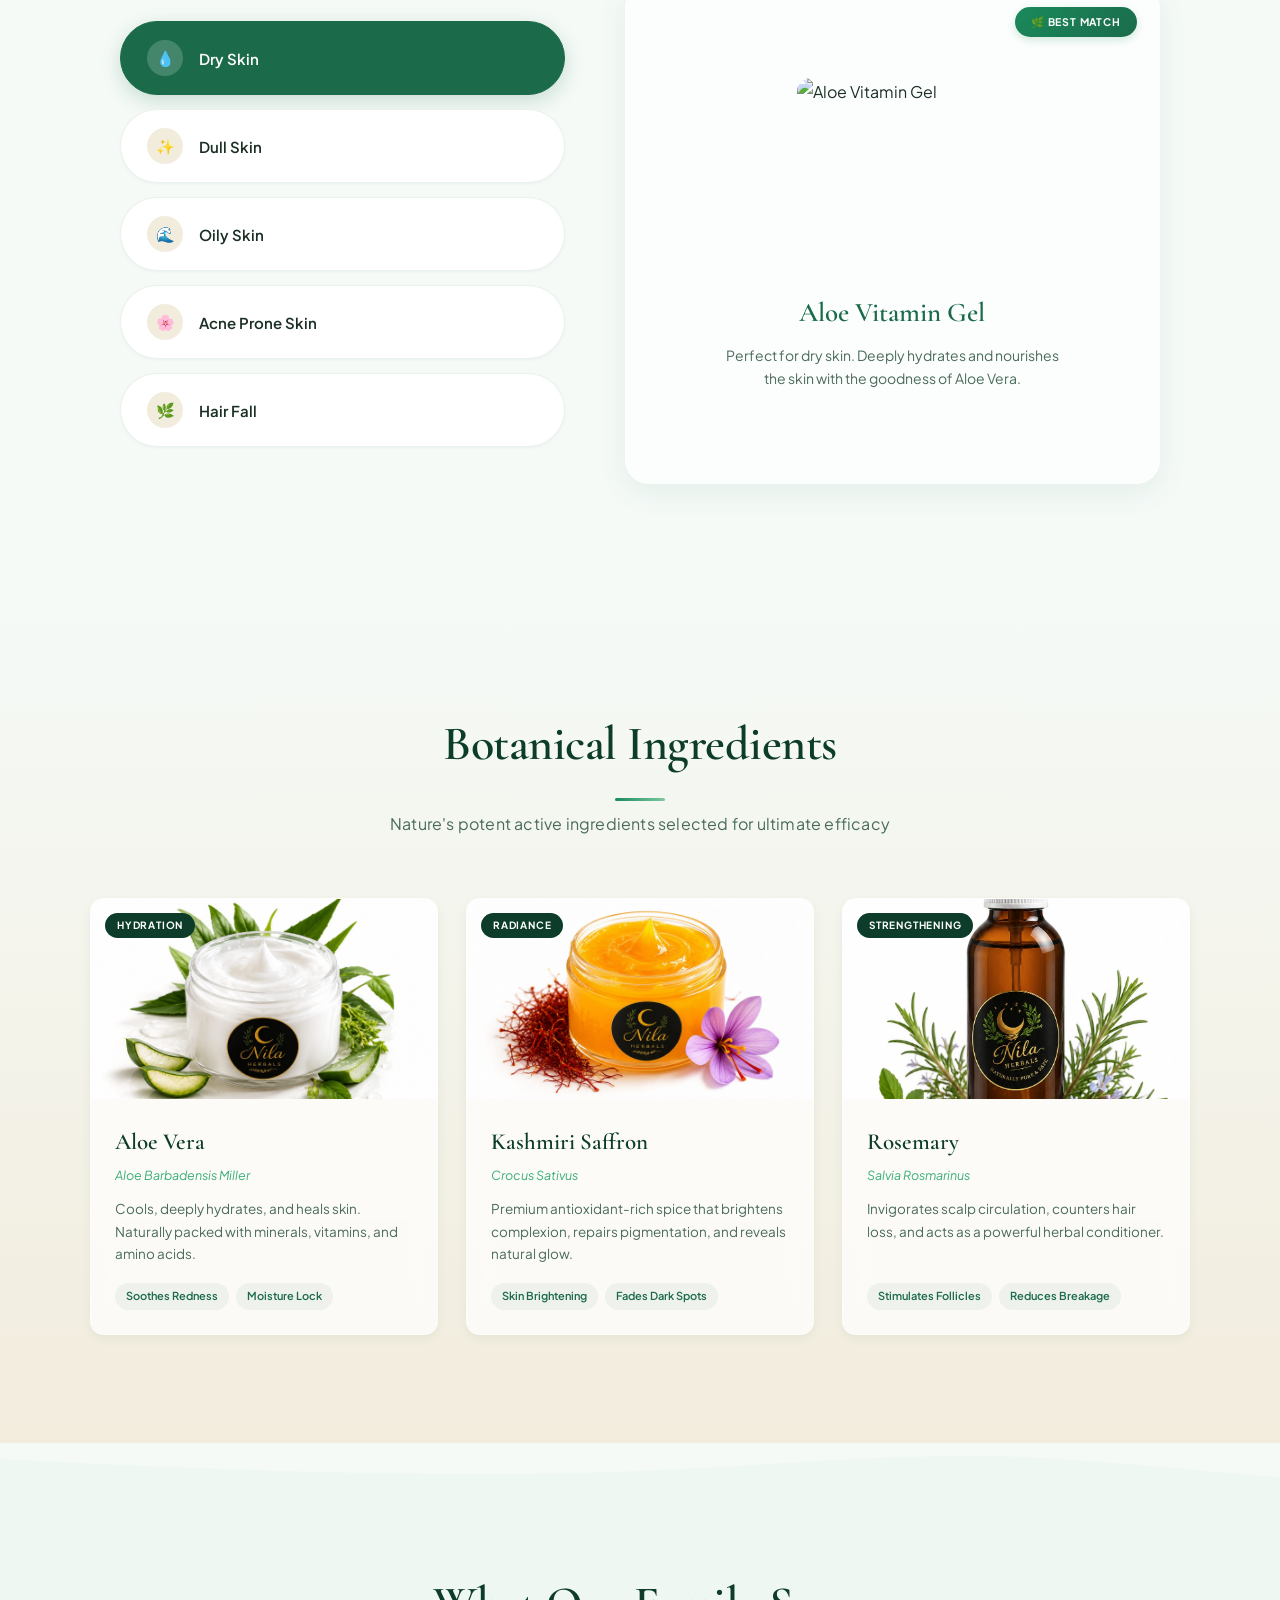
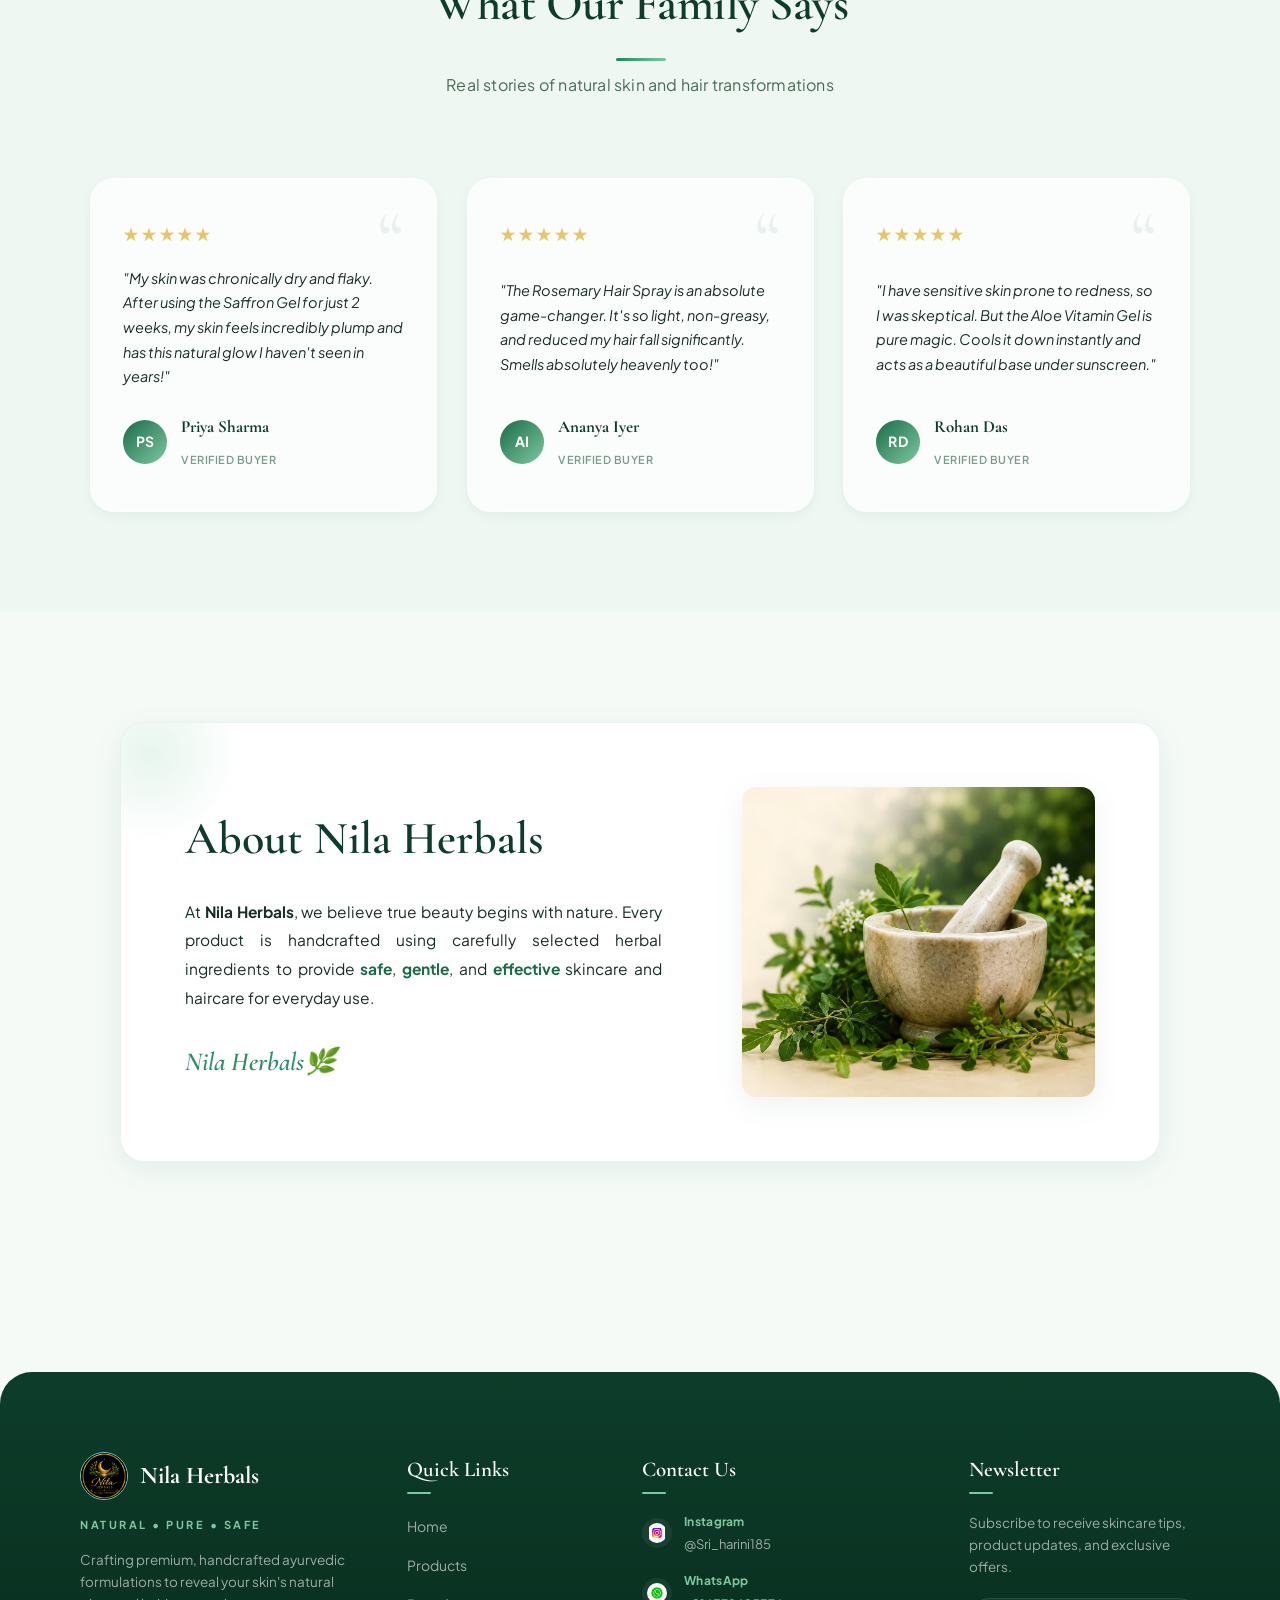
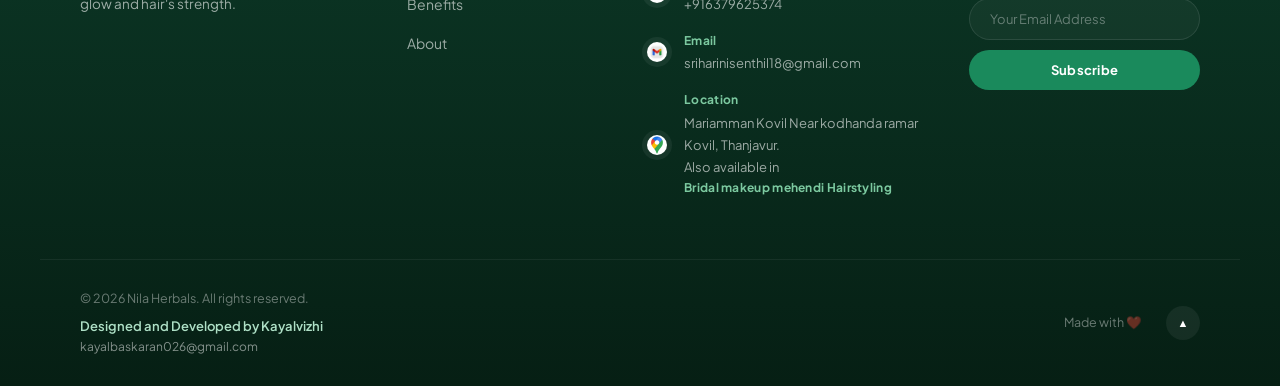
==== commit 2e6d9f7c: "Add files via upload" ====
--- a/index.html
+++ b/index.html
@@ -714,7 +714,7 @@
                     <!-- Aloe -->
                     <div class="product aloe active">
                         <div class="badge">🌿 Best Match</div>
-                        <img src="images/Aloe gel.jpeg" alt="Aloe Vitamin Gel">
+                        <img src="Aloe gel1.jpeg".jpeg" alt="Aloe Vitamin Gel">
                         <h3>Aloe Vitamin Gel</h3>
                         <p>Perfect for dry skin. Deeply hydrates and nourishes the skin with the goodness of Aloe Vera.</p>
                     </div>
@@ -722,7 +722,7 @@
                     <!-- Saffron -->
                     <div class="product saffron">
                         <div class="badge">🌿 Best Match</div>
-                        <img src="images/saffron gel.jpeg" alt="Saffron Gel">
+                        <img src="saffron gel1.jpeg" alt="Saffron Gel">
                         <h3>Saffron Gel</h3>
                         <p>Brightens dull skin naturally and restores a healthy glowing complexion.</p>
                     </div>
@@ -730,7 +730,7 @@
                     <!-- Blue Pea -->
                     <div class="product bluepea">
                         <div class="badge">🌿 Best Match</div>
-                        <img src="images/blue-pea gel.jpeg" alt="Blue Pea Gel">
+                        <img src="blue-pea gel1.jpeg" alt="Blue Pea Gel">
                         <h3>Blue Pea Gel</h3>
                         <p>Controls excess oil while keeping the skin fresh, soft and balanced.</p>
                     </div>
@@ -738,7 +738,7 @@
                     <!-- Glutathione -->
                     <div class="product glutathione">
                         <div class="badge">🌿 Best Match</div>
-                        <img src="images/glutathione.jpeg" alt="Glutathione Gel">
+                        <img src="glutathione1.jpeg" alt="Glutathione Gel">
                         <h3>Glutathione Gel</h3>
                         <p>Helps reduce acne marks, improves skin clarity and smoothness.</p>
                     </div>
@@ -746,7 +746,7 @@
                     <!-- Hair Oil -->
                     <div class="product hairoil">
                         <div class="badge">🌿 Best Match</div>
-                        <img src="images/oil.jpeg" alt="Herbal Hair Oil">
+                        <img src="oil1.jpeg" alt="Herbal Hair Oil">
                         <h3>Herbal Hair Oil</h3>
                         <p>Strengthens hair roots, reduces hair fall and promotes healthy growth.</p>
                     </div>
--- a/nila.css
+++ b/nila.css
@@ -50,6 +50,7 @@
 html {
     scroll-behavior: smooth;
     overflow-x: hidden;
+    scroll-padding-top: 90px;
 }
 
 body {
@@ -118,8 +119,10 @@
     padding: 14px 80px;
     border-bottom: 1px solid rgba(27, 107, 74, 0.08);
     box-shadow: var(--shadow-xs);
-    position: sticky;
+    position: fixed;
     top: 0;
+    left: 0;
+    right: 0;
     z-index: 1000;
     transition: all 0.4s cubic-bezier(0.22, 1, 0.36, 1);
 }
@@ -2510,31 +2513,55 @@
     gap: 12px;
 }
 
-.ftf-img-card {
+.ftf-icon-card {
+    position: relative;
+    background: #ffffff;
+    border-radius: var(--radius-md);
+    border: 1px solid var(--border);
+    box-shadow: var(--shadow-sm);
+    display: flex;
+    flex-direction: column;
+    align-items: center;
+    justify-content: center;
+    aspect-ratio: 1;
+    padding: 24px 16px;
+    transition: all 0.4s cubic-bezier(0.22, 1, 0.36, 1);
+    cursor: pointer;
+}
+
+.ftf-svg-icon {
+    width: 42px;
+    height: 42px;
+    color: var(--primary);
+    stroke-width: 1.5;
+    transition: transform 0.4s ease, color 0.4s ease;
+}
+
+.ftf-card-caption {
+    margin-top: 16px;
+    font-size: 13.5px;
+    font-weight: 700;
+    color: var(--primary-dark);
+    font-family: var(--font-body);
+    transition: color 0.3s ease;
+    text-align: center;
+    letter-spacing: 0.2px;
+}
+
+.ftf-icon-card:hover {
+    transform: translateY(-5px);
+    border-color: var(--btn-color);
+    box-shadow: 0 10px 25px rgba(27, 107, 74, 0.08);
     background: var(--bg-warm);
-    border-radius: var(--radius-sm);
-    overflow: hidden;
-    border: 1px solid var(--border);
-    transition: all 0.4s cubic-bezier(0.22, 1, 0.36, 1);
-    aspect-ratio: 1;
-}
-
-.ftf-img-card img {
-    width: 100%;
-    height: 100%;
-    object-fit: contain;
-    padding: 10px;
-    transition: transform 0.5s ease;
-}
-
-.ftf-img-card:hover {
-    transform: translateY(-4px);
-    box-shadow: var(--shadow-hover);
-    border-color: var(--secondary);
-}
-
-.ftf-img-card:hover img {
+}
+
+.ftf-icon-card:hover .ftf-svg-icon {
+    color: var(--btn-color);
     transform: scale(1.1);
+}
+
+.ftf-icon-card:hover .ftf-card-caption {
+    color: var(--btn-color);
 }
 
 /* Timeline */
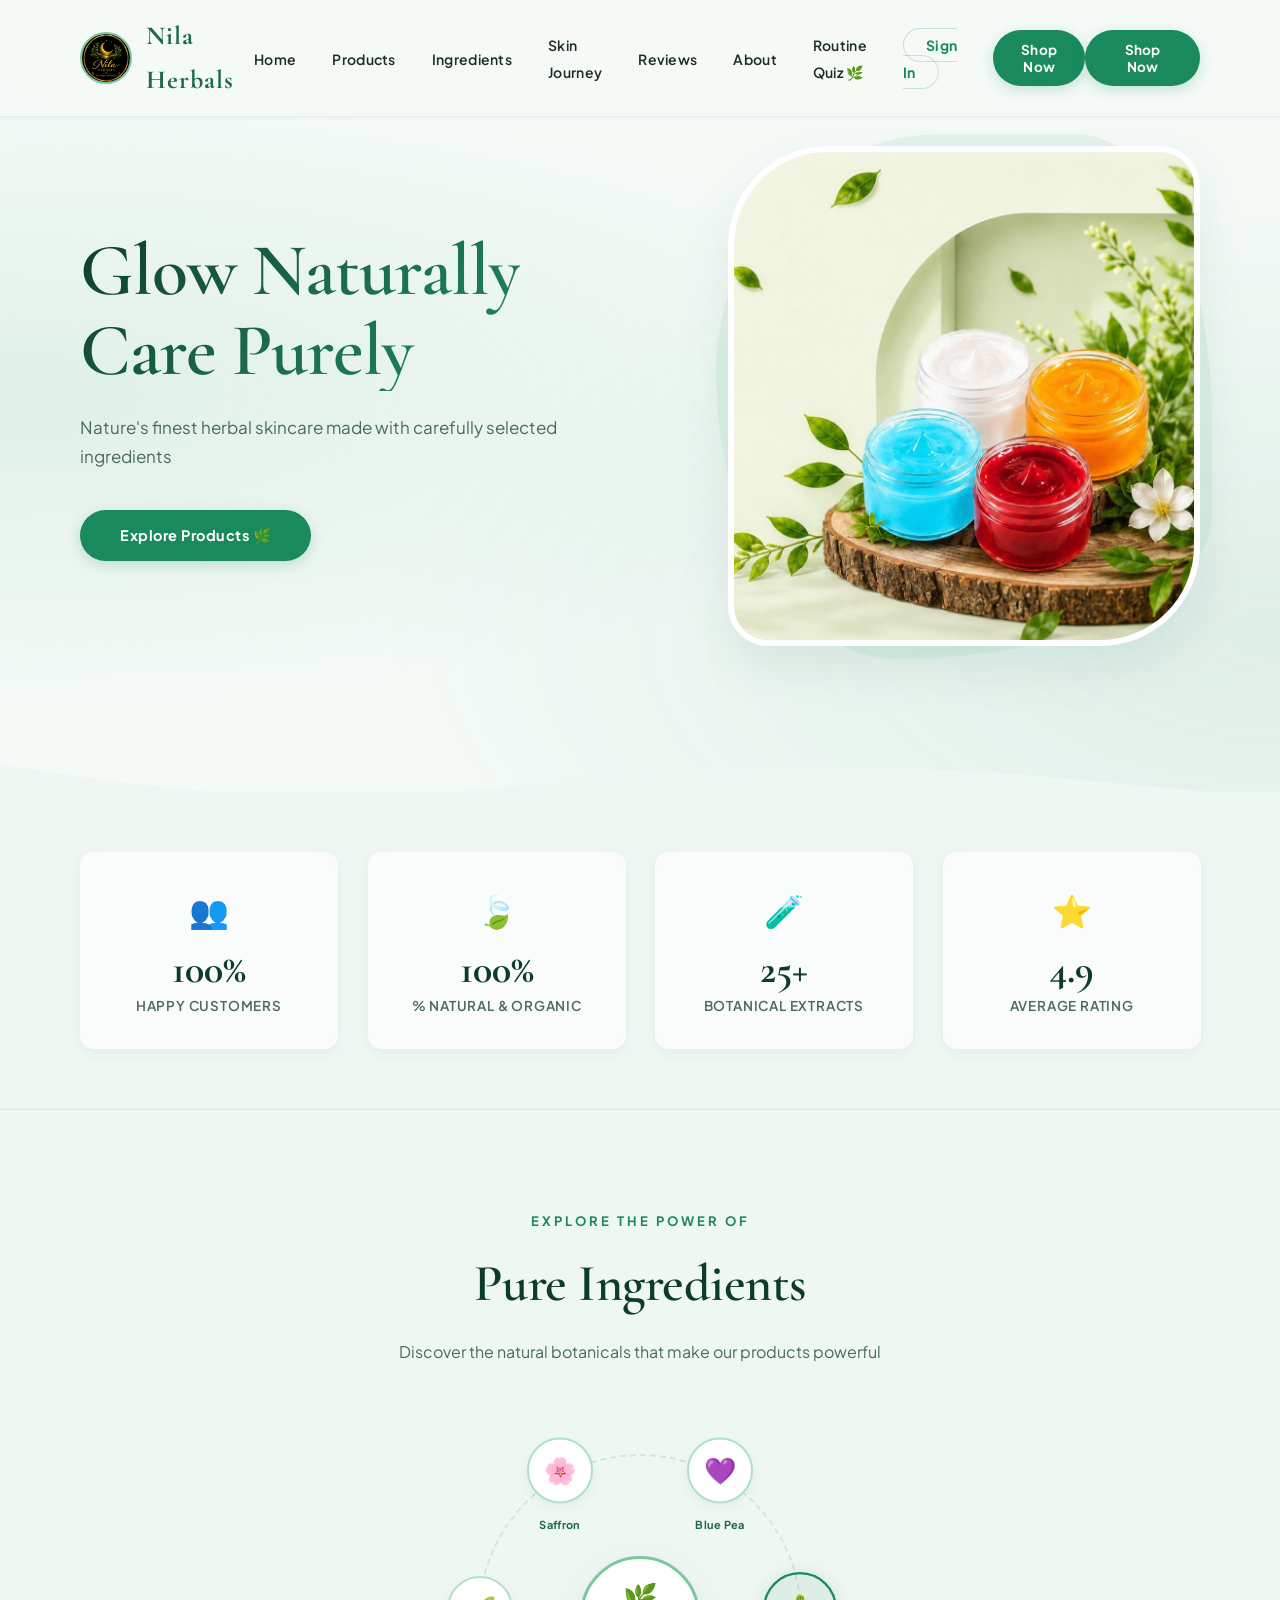
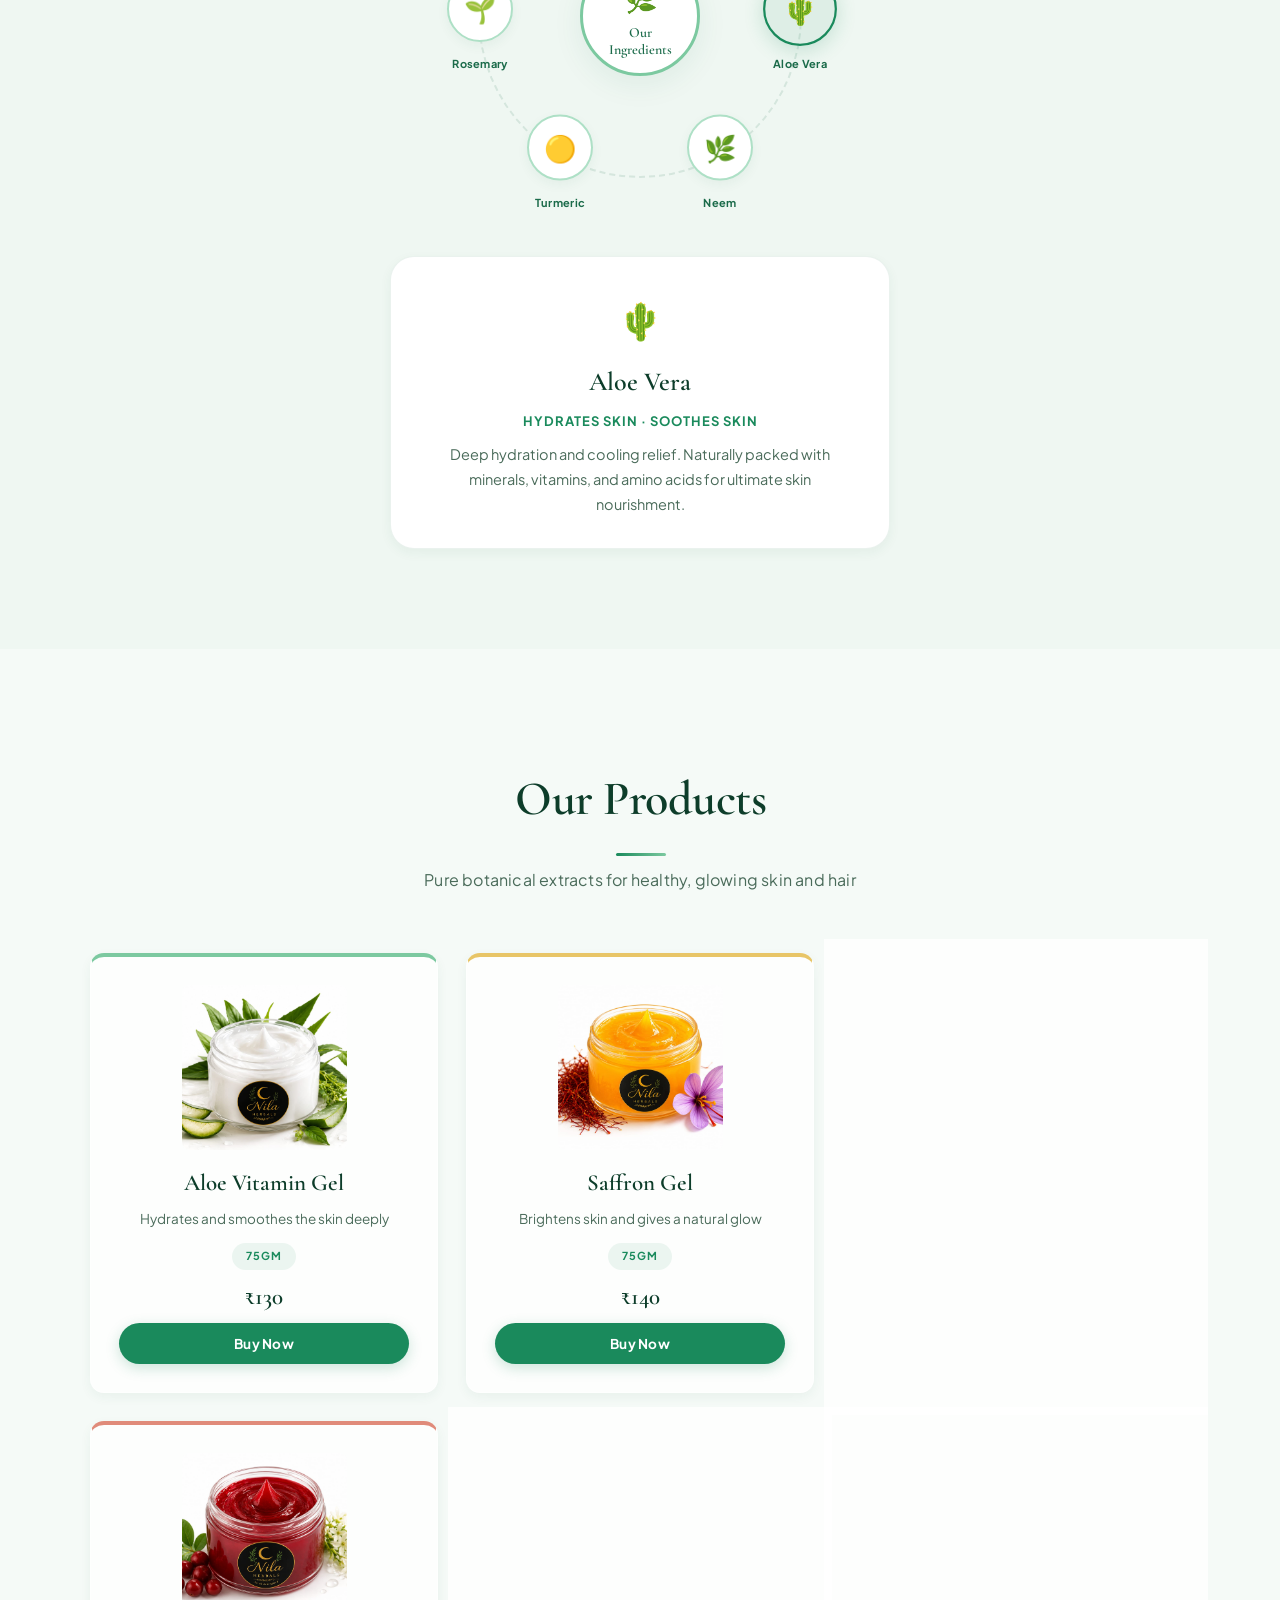
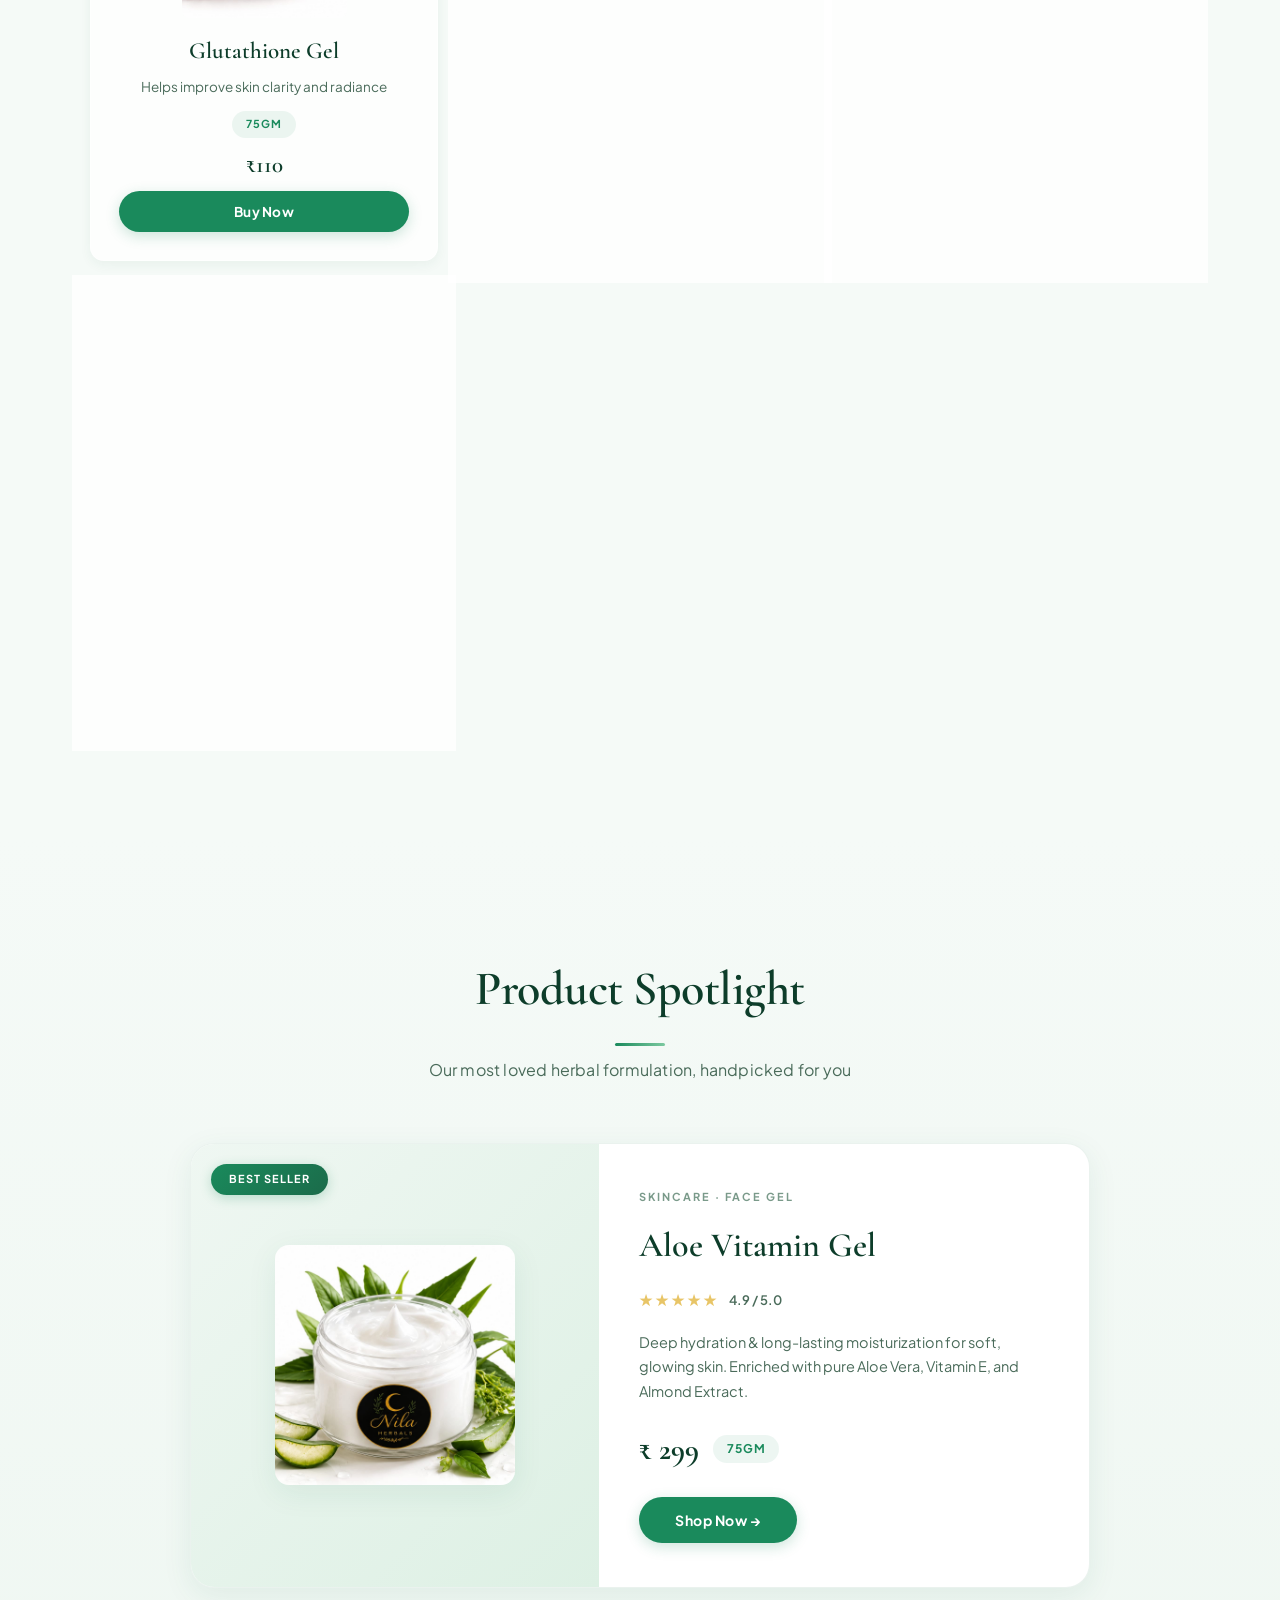
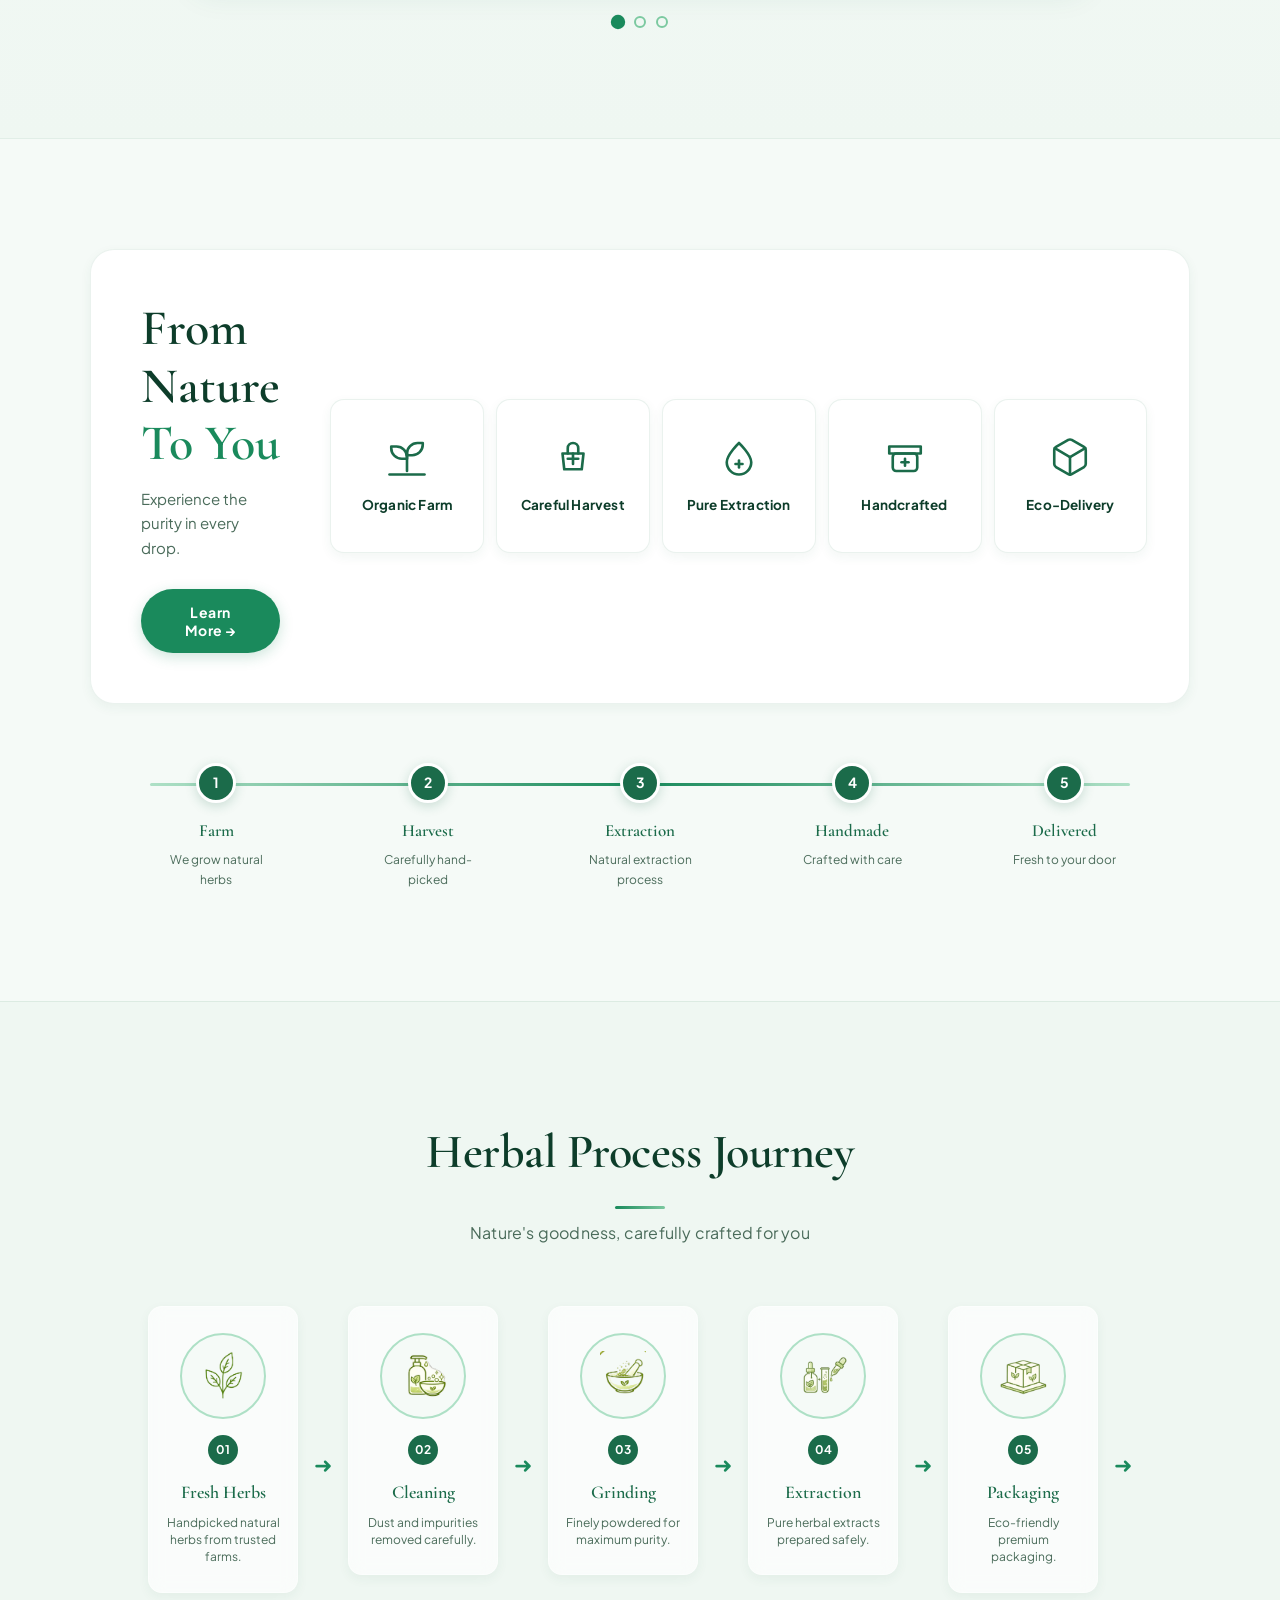
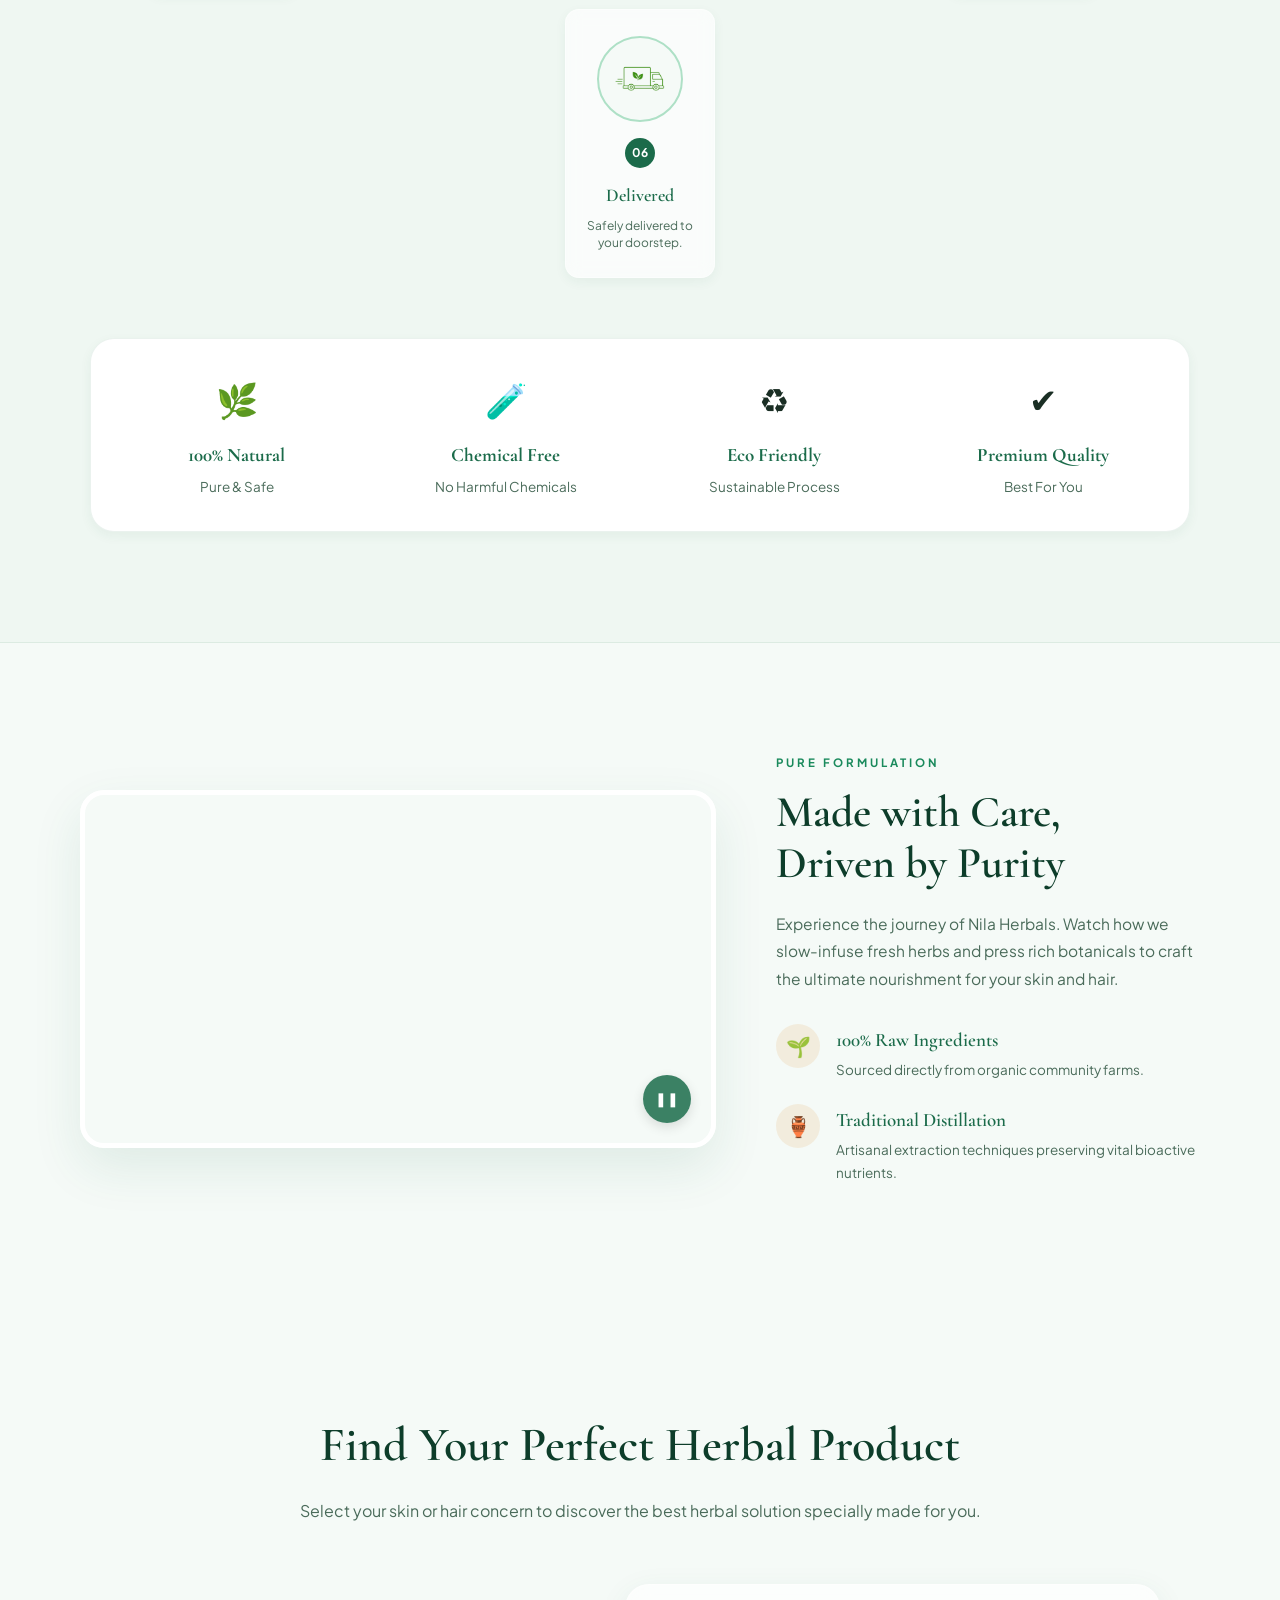
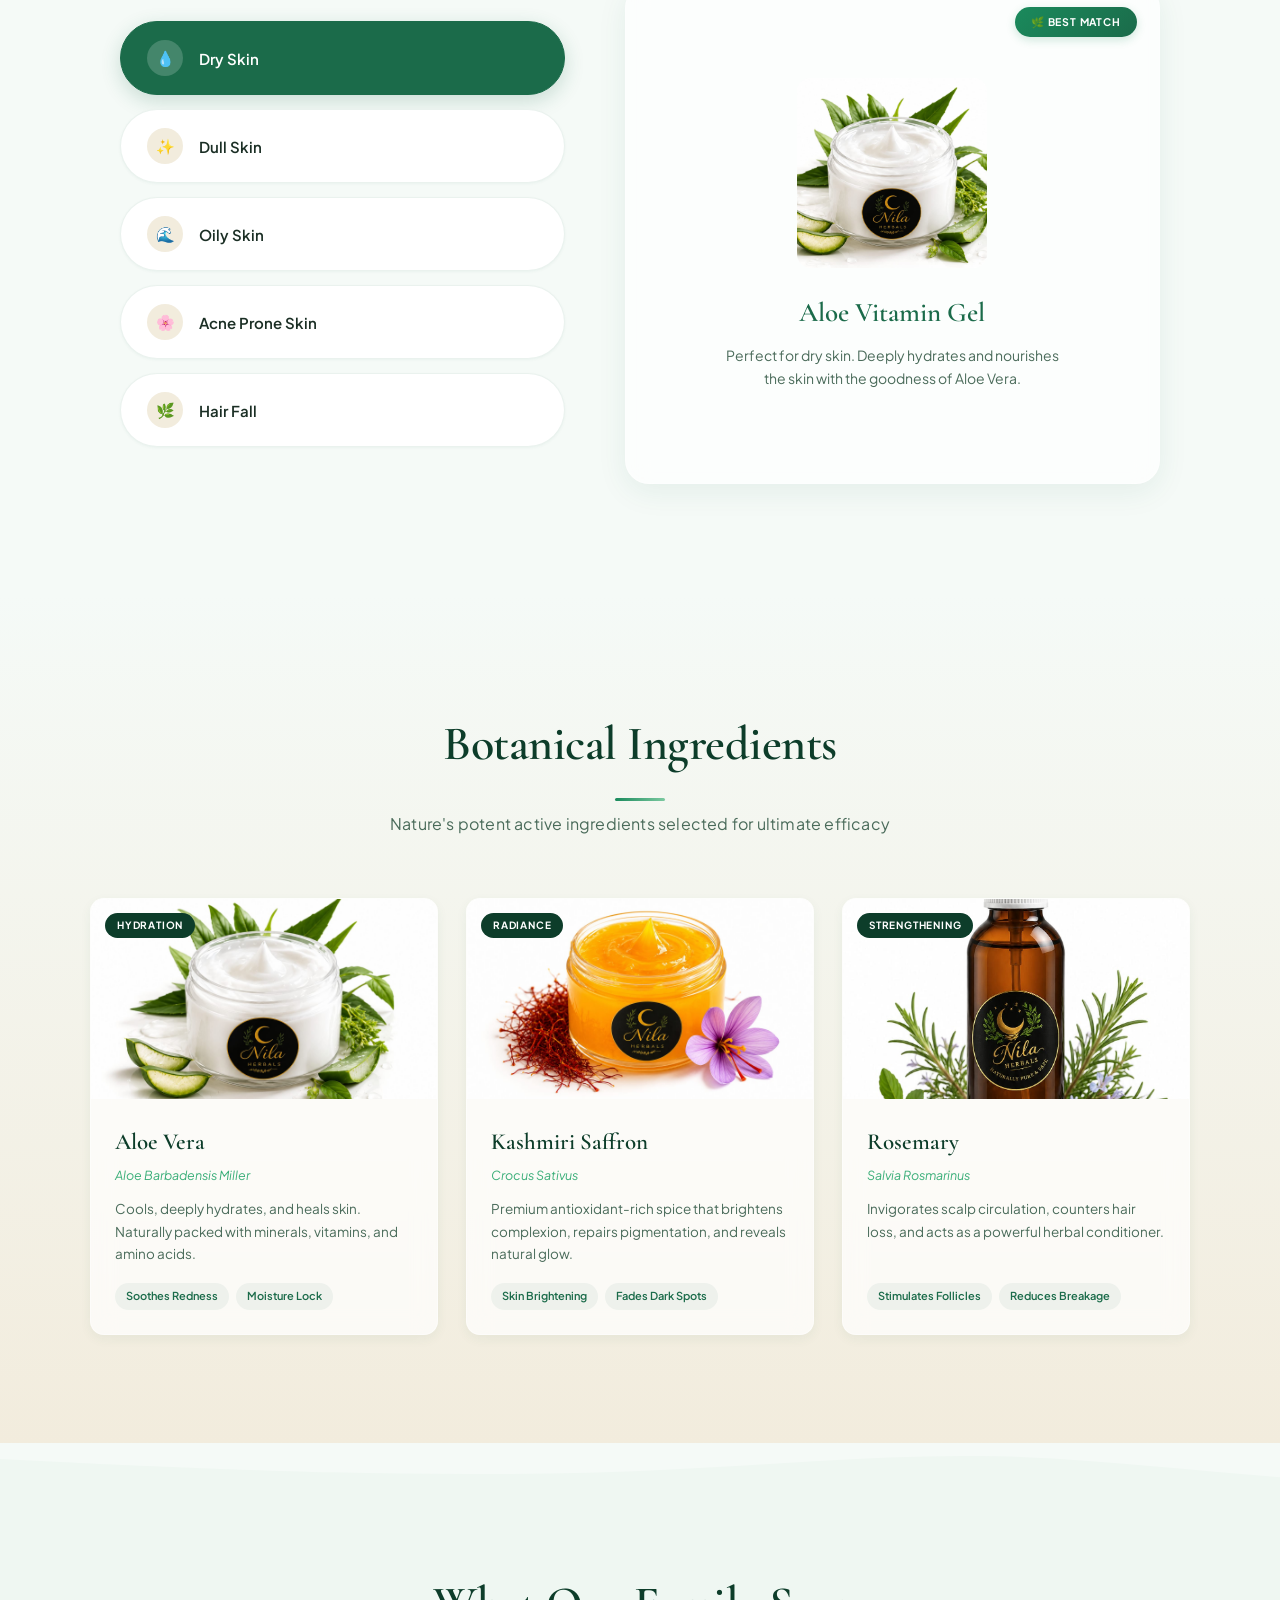
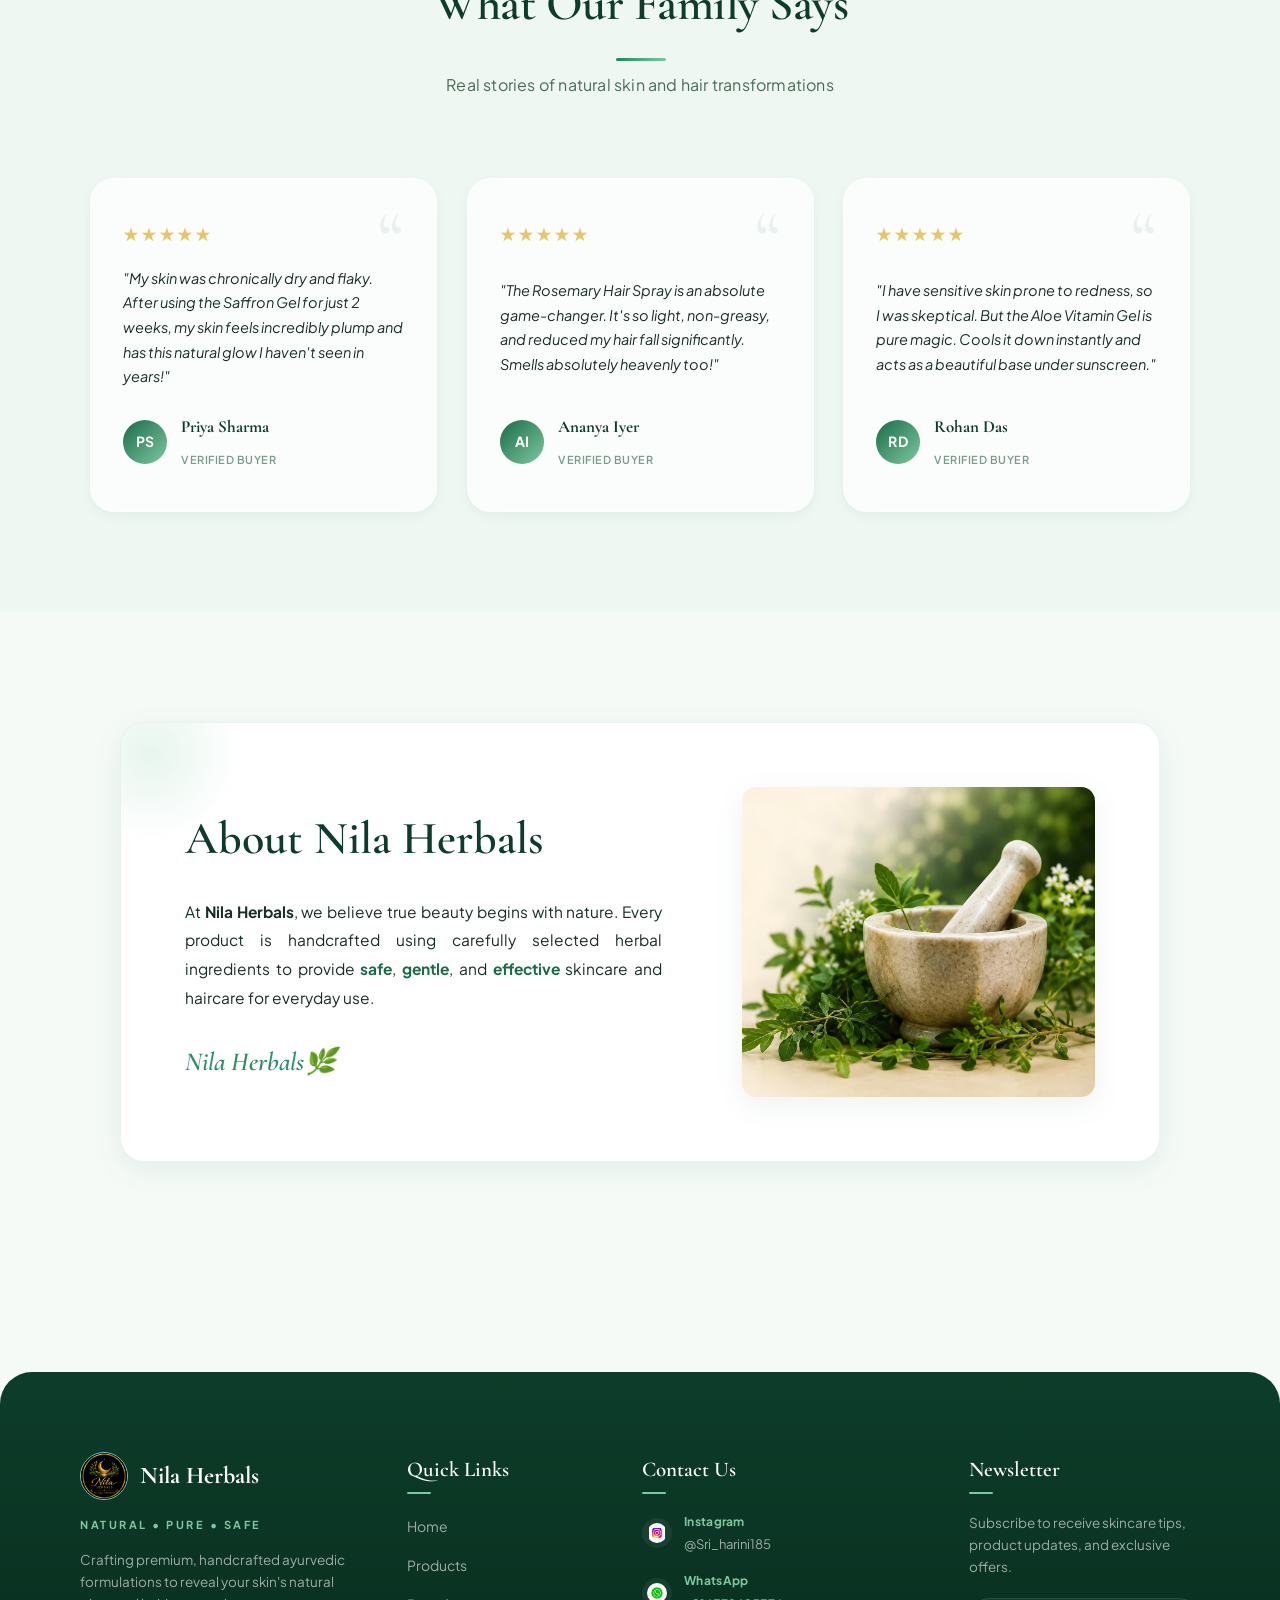
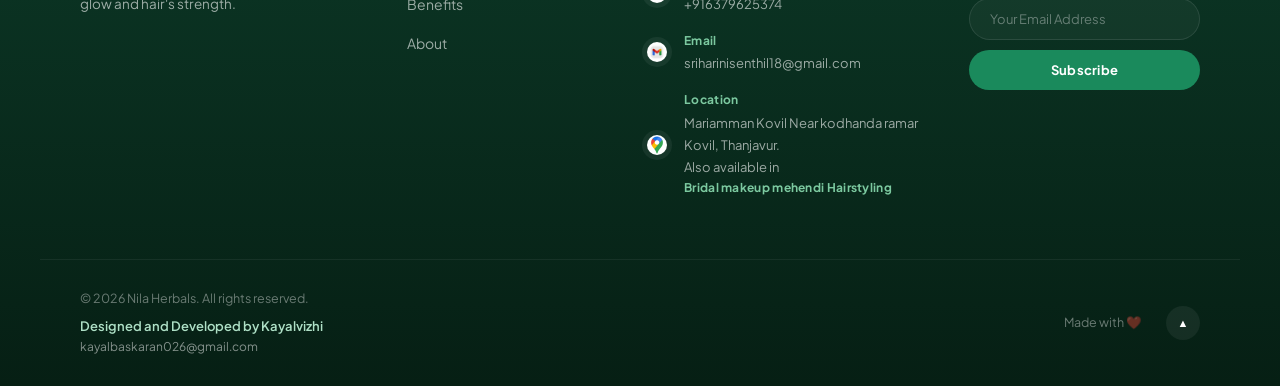
==== commit 9d049507: "Update Shop Now button and video play button" ====
--- a/index.html
+++ b/index.html
@@ -33,8 +33,9 @@
                 <li><a href="#About">About</a></li>
                 <li><a href="quiz.html">Routine Quiz 🌿</a></li>
                 <li><a href="auth.html" class="nav-auth-btn">Sign In</a></li>
+                <li class="mobile-only"><button class="shop-btn" onclick="document.getElementById('Products').scrollIntoView({behavior: 'smooth'})">Shop Now</button></li>
             </ul>
-            <button id="but" class="shop-btn" onclick="document.getElementById('Products').scrollIntoView({behavior: 'smooth'})">Shop Now</button>
+            <button id="but" class="shop-btn desktop-only" onclick="document.getElementById('Products').scrollIntoView({behavior: 'smooth'})">Shop Now</button>
         </nav>
 
         <!-- ================= HERO SECTION ================= -->
@@ -647,11 +648,11 @@
         <section class="showcase-section">
             <div class="showcase-container">
                 <div class="showcase-video-wrapper animate-on-scroll">
-                    <video id="promoVideo" loop muted playsinline>
+                    <video id="promoVideo" autoplay loop muted playsinline>
                         <source src="video og.mp4" type="video/mp4">
                         Your browser does not support the video tag.
                     </video>
-                    <div id="videoPlayBtn" class="video-overlay-btn">▶</div>
+                    <div id="videoPlayBtn" class="video-overlay-btn">❚❚</div>
                 </div>
                 <div class="showcase-content animate-on-scroll">
                     <span class="section-tag">Pure Formulation</span>
